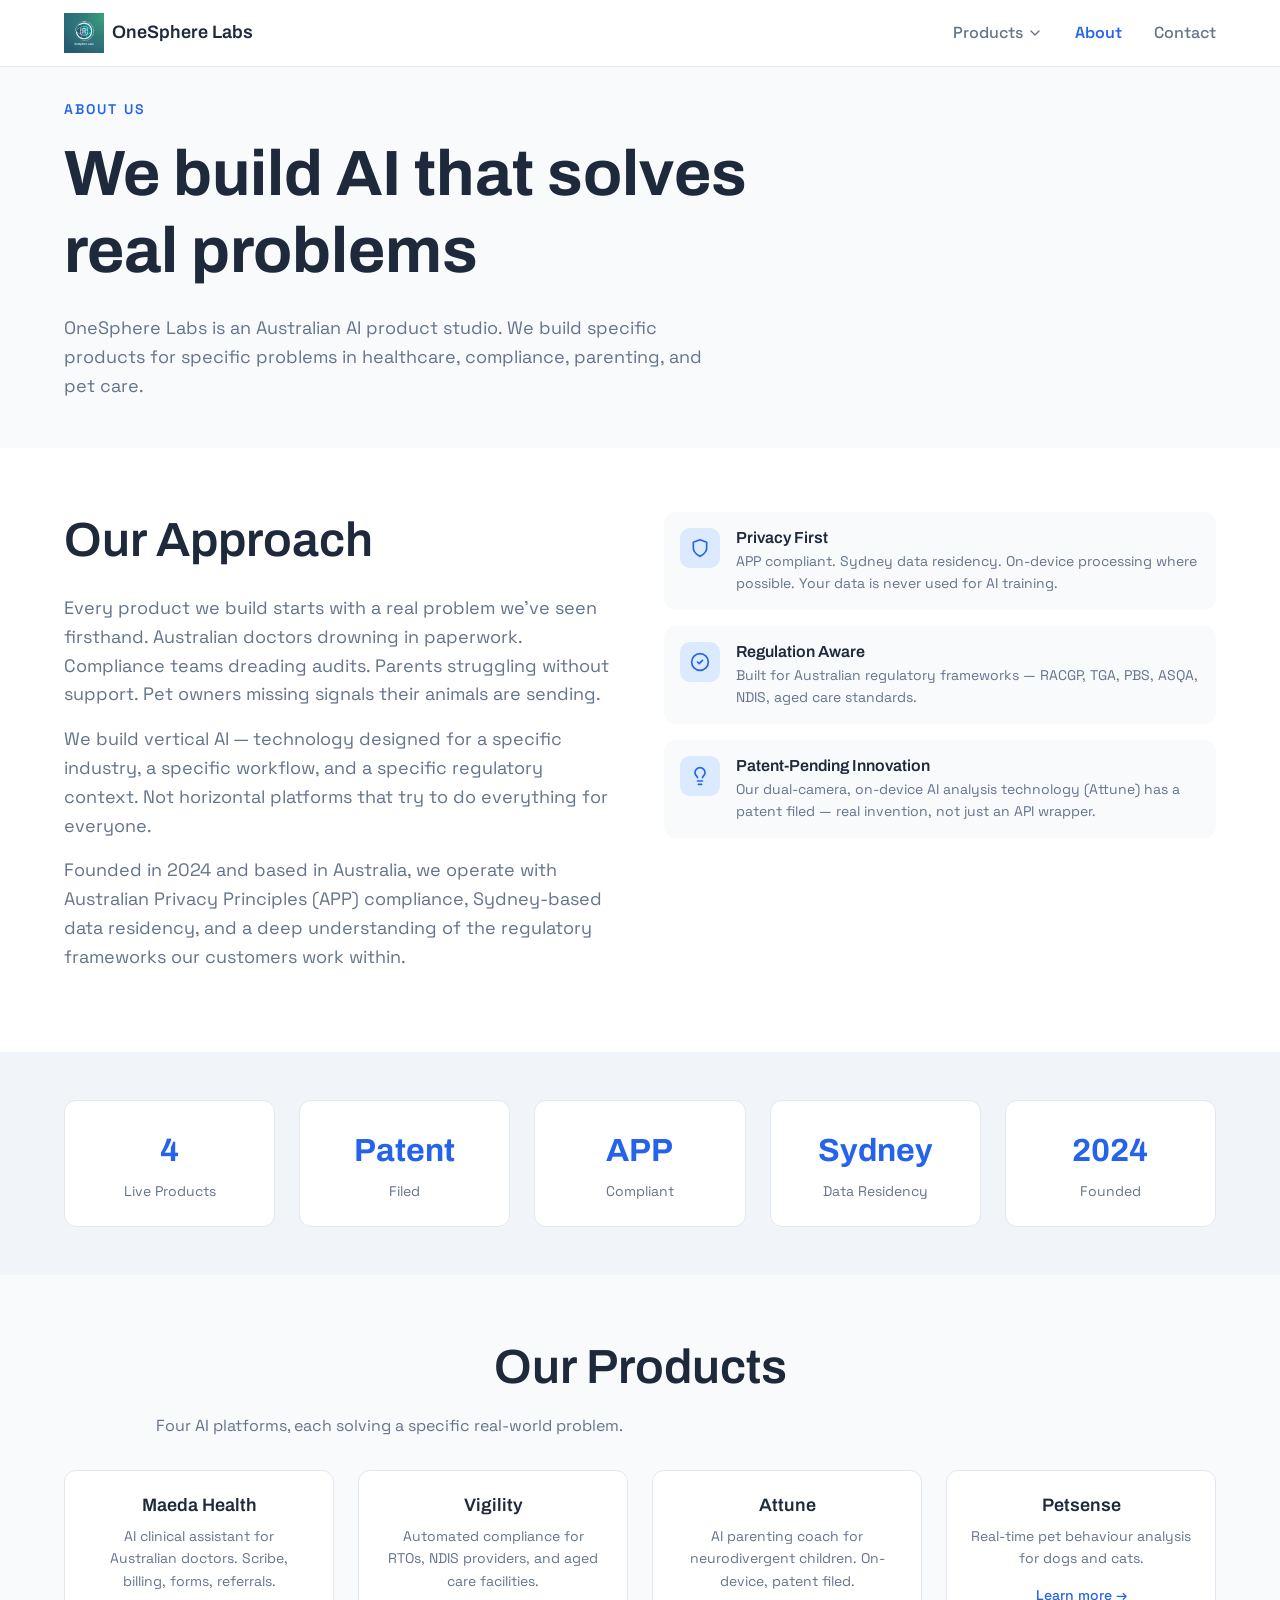
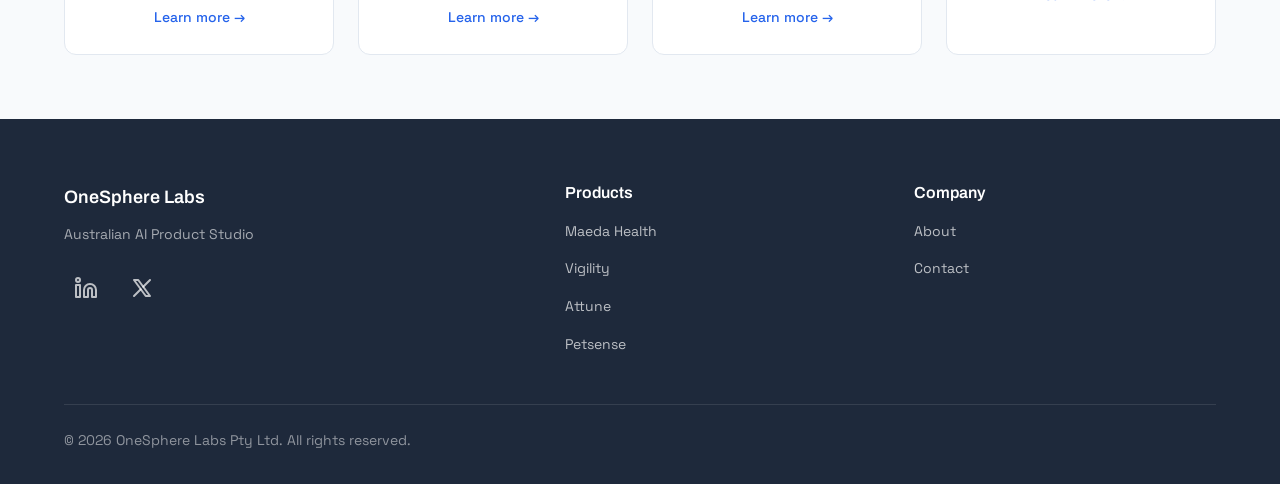
==== about.html @ 01ff2469 "feat: Sprint 6 - About and Contact pages (WEB-25, WEB-26) WEB-25: About page - Hero with "We build A" ====
<!DOCTYPE html>
<html lang="en">
<head>
    <meta charset="UTF-8">
    <meta name="viewport" content="width=device-width, initial-scale=1.0">
    <title>About — OneSphere Labs | Australian AI Product Studio</title>
    <meta name="description" content="OneSphere Labs is an Australian AI product studio building Maeda Health, Vigility, Attune, and Petsense. 4 live products. Patent filed. APP compliant.">
    <link rel="icon" type="image/png" href="/logo.png">
    <link rel="canonical" href="https://onespherelabs.com.au/about.html">
    <link rel="stylesheet" href="/css/tokens.css">
    <link rel="stylesheet" href="/css/base.css">
    <link rel="stylesheet" href="/css/nav.css">
    <link rel="stylesheet" href="/css/footer.css">
    <link rel="stylesheet" href="/css/about.css">
    <link href="https://fonts.googleapis.com/css2?family=Archivo:wght@300;400;500;600;700&family=Space+Grotesk:wght@300;400;500;600;700&display=swap" rel="stylesheet">
</head>
<body>
    <a href="#main" class="sr-only">Skip to main content</a>
    <nav class="nav" role="navigation" aria-label="Main navigation">
      <div class="nav__container">
        <a href="/" class="nav__logo" aria-label="OneSphere Labs home"><img src="/logo.png" alt="OneSphere Labs" width="40" height="40"><span class="nav__logo-text">OneSphere Labs</span></a>
        <ul class="nav__menu" role="menubar">
          <li class="nav__item nav__item--dropdown" role="none" data-open="false">
            <button class="nav__link" role="menuitem" aria-haspopup="true" aria-expanded="false" id="products-trigger">Products <svg class="nav__chevron" width="16" height="16" viewBox="0 0 24 24" fill="none" stroke="currentColor" stroke-width="2" stroke-linecap="round" stroke-linejoin="round"><polyline points="6 9 12 15 18 9"></polyline></svg></button>
            <ul class="nav__dropdown" role="menu" aria-labelledby="products-trigger">
              <li role="none"><a href="/products/maeda-health.html" role="menuitem" class="nav__dropdown-item"><span class="nav__dropdown-name">Maeda Health</span><span class="nav__dropdown-desc">AI for Australian doctors</span></a></li>
              <li role="none"><a href="/products/vigility.html" role="menuitem" class="nav__dropdown-item"><span class="nav__dropdown-name">Vigility</span><span class="nav__dropdown-desc">Compliance for RTOs & aged care</span></a></li>
              <li role="none"><a href="/products/attune.html" role="menuitem" class="nav__dropdown-item"><span class="nav__dropdown-name">Attune</span><span class="nav__dropdown-desc">AI coach for neurodivergent parenting</span></a></li>
              <li role="none"><a href="/products/petsense.html" role="menuitem" class="nav__dropdown-item"><span class="nav__dropdown-name">Petsense</span><span class="nav__dropdown-desc">Pet behaviour analysis</span></a></li>
            </ul>
          </li>
          <li class="nav__item" role="none"><a href="/about.html" class="nav__link" role="menuitem">About</a></li>
          <li class="nav__item" role="none"><a href="/contact.html" class="nav__link" role="menuitem">Contact</a></li>
        </ul>
        <button class="nav__hamburger" aria-label="Toggle menu" aria-expanded="false"><span></span><span></span><span></span></button>
      </div>
      <div class="nav__overlay" data-open="false"></div>
    </nav>

    <main id="main">
      <section class="about-hero">
        <div class="about-hero__container animate-on-scroll">
          <span class="about-hero__eyebrow">About Us</span>
          <h1 class="about-hero__title">We build AI that solves real problems</h1>
          <p class="about-hero__description">OneSphere Labs is an Australian AI product studio. We build specific products for specific problems in healthcare, compliance, parenting, and pet care.</p>
        </div>
      </section>

      <section class="mission">
        <div class="mission__container">
          <div class="mission__grid">
            <div class="mission__content animate-on-scroll">
              <h2>Our Approach</h2>
              <p>Every product we build starts with a real problem we've seen firsthand. Australian doctors drowning in paperwork. Compliance teams dreading audits. Parents struggling without support. Pet owners missing signals their animals are sending.</p>
              <p>We build vertical AI &mdash; technology designed for a specific industry, a specific workflow, and a specific regulatory context. Not horizontal platforms that try to do everything for everyone.</p>
              <p>Founded in 2024 and based in Australia, we operate with Australian Privacy Principles (APP) compliance, Sydney-based data residency, and a deep understanding of the regulatory frameworks our customers work within.</p>
            </div>
            <div class="mission__values animate-on-scroll" data-delay="100">
              <div class="mission__value">
                <div class="mission__value-icon"><svg width="20" height="20" viewBox="0 0 24 24" fill="none" stroke="currentColor" stroke-width="2" stroke-linecap="round" stroke-linejoin="round"><path d="M12 22s8-4 8-10V5l-8-3-8 3v7c0 6 8 10 8 10"/></svg></div>
                <div><h4>Privacy First</h4><p>APP compliant. Sydney data residency. On-device processing where possible. Your data is never used for AI training.</p></div>
              </div>
              <div class="mission__value">
                <div class="mission__value-icon"><svg width="20" height="20" viewBox="0 0 24 24" fill="none" stroke="currentColor" stroke-width="2" stroke-linecap="round" stroke-linejoin="round"><circle cx="12" cy="12" r="10"/><path d="m9 12 2 2 4-4"/></svg></div>
                <div><h4>Regulation Aware</h4><p>Built for Australian regulatory frameworks &mdash; RACGP, TGA, PBS, ASQA, NDIS, aged care standards.</p></div>
              </div>
              <div class="mission__value">
                <div class="mission__value-icon"><svg width="20" height="20" viewBox="0 0 24 24" fill="none" stroke="currentColor" stroke-width="2" stroke-linecap="round" stroke-linejoin="round"><path d="M15 14c.2-1 .7-1.7 1.5-2.5 1-.9 1.5-2.2 1.5-3.5A6 6 0 0 0 6 8c0 1 .2 2.2 1.5 3.5.7.7 1.3 1.5 1.5 2.5"/><path d="M9 18h6"/><path d="M10 22h4"/></svg></div>
                <div><h4>Patent-Pending Innovation</h4><p>Our dual-camera, on-device AI analysis technology (Attune) has a patent filed &mdash; real invention, not just an API wrapper.</p></div>
              </div>
            </div>
          </div>
        </div>
      </section>

      <section class="about-stats">
        <div class="about-stats__container">
          <div class="about-stats__grid">
            <div class="about-stat animate-on-scroll" data-delay="0"><span class="about-stat__number">4</span><span class="about-stat__label">Live Products</span></div>
            <div class="about-stat animate-on-scroll" data-delay="50"><span class="about-stat__number">Patent</span><span class="about-stat__label">Filed</span></div>
            <div class="about-stat animate-on-scroll" data-delay="100"><span class="about-stat__number">APP</span><span class="about-stat__label">Compliant</span></div>
            <div class="about-stat animate-on-scroll" data-delay="150"><span class="about-stat__number">Sydney</span><span class="about-stat__label">Data Residency</span></div>
            <div class="about-stat animate-on-scroll" data-delay="200"><span class="about-stat__number">2024</span><span class="about-stat__label">Founded</span></div>
          </div>
        </div>
      </section>

      <section class="about-products">
        <div class="about-products__container">
          <div class="about-products__header animate-on-scroll"><h2>Our Products</h2><p>Four AI platforms, each solving a specific real-world problem.</p></div>
          <div class="about-products__grid">
            <a href="/products/maeda-health.html" class="about-product-card animate-on-scroll" data-delay="0"><h3>Maeda Health</h3><p>AI clinical assistant for Australian doctors. Scribe, billing, forms, referrals.</p><span>Learn more &rarr;</span></a>
            <a href="/products/vigility.html" class="about-product-card animate-on-scroll" data-delay="50"><h3>Vigility</h3><p>Automated compliance for RTOs, NDIS providers, and aged care facilities.</p><span>Learn more &rarr;</span></a>
            <a href="/products/attune.html" class="about-product-card animate-on-scroll" data-delay="100"><h3>Attune</h3><p>AI parenting coach for neurodivergent children. On-device, patent filed.</p><span>Learn more &rarr;</span></a>
            <a href="/products/petsense.html" class="about-product-card animate-on-scroll" data-delay="150"><h3>Petsense</h3><p>Real-time pet behaviour analysis for dogs and cats.</p><span>Learn more &rarr;</span></a>
          </div>
        </div>
      </section>
    </main>

    <footer class="footer" role="contentinfo">
      <div class="footer__container">
        <div class="footer__grid">
          <div class="footer__brand"><span class="footer__brand-name">OneSphere Labs</span><p class="footer__tagline">Australian AI Product Studio</p>
            <div class="footer__social">
              <a href="https://linkedin.com/company/onespherelabs" aria-label="LinkedIn" target="_blank" rel="noopener"><svg width="24" height="24" viewBox="0 0 24 24" fill="none" stroke="currentColor" stroke-width="2" stroke-linecap="round" stroke-linejoin="round"><path d="M16 8a6 6 0 0 1 6 6v7h-4v-7a2 2 0 0 0-2-2 2 2 0 0 0-2 2v7h-4v-7a6 6 0 0 1 6-6z"/><rect width="4" height="12" x="2" y="9"/><circle cx="4" cy="4" r="2"/></svg></a>
              <a href="https://x.com/onespherelabs" aria-label="X (Twitter)" target="_blank" rel="noopener"><svg width="24" height="24" viewBox="0 0 24 24" fill="none" stroke="currentColor" stroke-width="2" stroke-linecap="round" stroke-linejoin="round"><path d="M4 4l11.733 16h4.267l-11.733 -16z"/><path d="M4 20l6.768 -6.768m2.46 -2.46l6.772 -6.772"/></svg></a>
            </div>
          </div>
          <div class="footer__column"><h3 class="footer__heading">Products</h3><ul class="footer__links"><li><a href="/products/maeda-health.html">Maeda Health</a></li><li><a href="/products/vigility.html">Vigility</a></li><li><a href="/products/attune.html">Attune</a></li><li><a href="/products/petsense.html">Petsense</a></li></ul></div>
          <div class="footer__column"><h3 class="footer__heading">Company</h3><ul class="footer__links"><li><a href="/about.html">About</a></li><li><a href="/contact.html">Contact</a></li></ul></div>
        </div>
        <div class="footer__bottom"><p>&copy; 2026 OneSphere Labs Pty Ltd. All rights reserved.</p></div>
      </div>
    </footer>
    <script src="/js/nav.js"></script>
    <script src="/js/animations.js"></script>
</body>
</html>
---- css/tokens.css ----
:root {
  /* Colors */
  --primary: #2563EB;
  --primary-hover: #1D4ED8;
  --primary-light: #DBEAFE;
  --secondary: #3B82F6;
  --cta: #F97316;
  --cta-hover: #EA580C;
  --cta-text: #1E293B;
  --bg: #F8FAFC;
  --bg-alt: #F1F5F9;
  --text-primary: #1E293B;
  --text-secondary: #64748B;
  --text-inverse: #FFFFFF;
  --card-bg: #FFFFFF;
  --border: #E2E8F0;
  --border-hover: #CBD5E1;
  --destructive: #DC2626;
  --success: #059669;
  --ring: #2563EB;
  --ring-offset: 2px;

  /* Typography */
  --font-heading: 'Archivo', sans-serif;
  --font-body: 'Space Grotesk', sans-serif;
  --text-xs: 0.875rem;
  --text-sm: 1rem;
  --text-base: 1.125rem;
  --text-lg: 1.5rem;
  --text-xl: 2rem;
  --text-2xl: 3rem;
  --text-3xl: 4rem;
  --leading-tight: 1.2;
  --leading-normal: 1.6;

  /* Spacing (8px base) */
  --space-1: 4px;
  --space-2: 8px;
  --space-3: 12px;
  --space-4: 16px;
  --space-6: 24px;
  --space-8: 32px;
  --space-12: 48px;
  --space-16: 64px;
  --space-24: 96px;

  /* Layout */
  --max-width: 1200px;
  --card-radius: 12px;
  --card-radius-lg: 16px;
  --btn-radius: 8px;
  --grid-gap: 24px;
  --grid-gap-mobile: 16px;

  /* Shadows */
  --shadow-sm: 0 1px 2px rgba(0, 0, 0, 0.05);
  --shadow-md: 0 4px 6px rgba(0, 0, 0, 0.07);
  --shadow-lg: 0 10px 25px rgba(0, 0, 0, 0.1);
  --shadow-hover: 0 8px 30px rgba(37, 99, 235, 0.15);

  /* Transitions */
  --duration-fast: 150ms;
  --duration-normal: 200ms;
  --duration-slow: 300ms;
  --ease-out: cubic-bezier(0.16, 1, 0.3, 1);
  --ease-in-out: cubic-bezier(0.65, 0, 0.35, 1);

  /* Z-index scale */
  --z-dropdown: 100;
  --z-sticky: 200;
  --z-modal: 1000;
  --z-toast: 1100;
}
---- css/base.css ----
/* Reset */
*,
*::before,
*::after {
  margin: 0;
  padding: 0;
  box-sizing: border-box;
}

/* Base */
html {
  scroll-behavior: smooth;
}

body {
  font-family: var(--font-body);
  font-size: var(--text-sm);
  line-height: var(--leading-normal);
  color: var(--text-primary);
  background-color: var(--bg);
  overflow-x: hidden;
  -webkit-font-smoothing: antialiased;
  -moz-osx-font-smoothing: grayscale;
}

img {
  max-width: 100%;
  height: auto;
  display: block;
}

a {
  color: inherit;
  text-decoration: none;
}

ul, ol {
  list-style: none;
}

/* Typography */
h1, h2, h3, h4, h5, h6 {
  font-family: var(--font-heading);
  line-height: var(--leading-tight);
  font-weight: 600;
  color: var(--text-primary);
}

h1 { font-size: var(--text-3xl); }
h2 { font-size: var(--text-2xl); }
h3 { font-size: var(--text-xl); }
h4 { font-size: var(--text-lg); }
h5 { font-size: var(--text-base); }
h6 { font-size: var(--text-sm); }

p {
  color: var(--text-secondary);
  max-width: 65ch;
}

/* Layout */
.container {
  max-width: var(--max-width);
  margin: 0 auto;
  padding: 0 var(--space-6);
}

.section {
  padding: var(--space-16) 0;
}

/* Buttons */
.btn {
  display: inline-flex;
  align-items: center;
  justify-content: center;
  gap: var(--space-2);
  padding: var(--space-3) var(--space-6);
  font-family: var(--font-body);
  font-size: var(--text-sm);
  font-weight: 500;
  line-height: 1;
  border: 2px solid transparent;
  border-radius: var(--btn-radius);
  cursor: pointer;
  transition: all var(--duration-normal) var(--ease-out);
  min-height: 44px;
  text-decoration: none;
}

.btn:focus-visible {
  outline: 2px solid var(--ring);
  outline-offset: var(--ring-offset);
}

.btn-primary {
  background-color: var(--primary);
  color: var(--text-inverse);
  border-color: var(--primary);
}

.btn-primary:hover {
  background-color: var(--primary-hover);
  border-color: var(--primary-hover);
}

.btn-secondary {
  background-color: transparent;
  color: var(--primary);
  border-color: var(--primary);
}

.btn-secondary:hover {
  background-color: var(--primary);
  color: var(--text-inverse);
}

.btn-cta {
  background-color: var(--cta);
  color: var(--cta-text);
  border-color: var(--cta);
}

.btn-cta:hover {
  background-color: var(--cta-hover);
  border-color: var(--cta-hover);
}

/* Focus ring utility */
:focus-visible {
  outline: 2px solid var(--ring);
  outline-offset: var(--ring-offset);
}

/* Screen reader only */
.sr-only {
  position: absolute;
  width: 1px;
  height: 1px;
  padding: 0;
  margin: -1px;
  overflow: hidden;
  clip: rect(0, 0, 0, 0);
  white-space: nowrap;
  border-width: 0;
}

.sr-only:focus {
  position: fixed;
  top: 0;
  left: 0;
  width: auto;
  height: auto;
  padding: var(--space-3) var(--space-6);
  margin: 0;
  overflow: visible;
  clip: auto;
  white-space: normal;
  background: var(--primary);
  color: var(--text-inverse);
  font-weight: 600;
  z-index: var(--z-toast);
}

/* Scroll animations */
.animate-on-scroll {
  opacity: 0;
  transform: translateY(20px);
  transition:
    opacity var(--duration-slow) var(--ease-out),
    transform var(--duration-slow) var(--ease-out);
}

.animate-on-scroll.visible {
  opacity: 1;
  transform: translateY(0);
}

/* Stagger delays */
.animate-on-scroll[data-delay="50"] { transition-delay: 50ms; }
.animate-on-scroll[data-delay="100"] { transition-delay: 100ms; }
.animate-on-scroll[data-delay="150"] { transition-delay: 150ms; }
.animate-on-scroll[data-delay="200"] { transition-delay: 200ms; }
.animate-on-scroll[data-delay="250"] { transition-delay: 250ms; }
.animate-on-scroll[data-delay="300"] { transition-delay: 300ms; }

/* Reduced motion */
@media (prefers-reduced-motion: reduce) {
  html {
    scroll-behavior: auto;
  }

  .animate-on-scroll {
    opacity: 1;
    transform: none;
    transition: none;
  }

  *,
  *::before,
  *::after {
    animation-duration: 0.01ms !important;
    animation-iteration-count: 1 !important;
    transition-duration: 0.01ms !important;
  }
}

/* Responsive typography */
@media (max-width: 768px) {
  h1 { font-size: var(--text-2xl); }
  h2 { font-size: var(--text-xl); }
  h3 { font-size: var(--text-lg); }
  h4 { font-size: var(--text-base); }
}

@media (max-width: 375px) {
  .container {
    padding: 0 var(--space-4);
  }
}
---- css/nav.css ----
/* Navigation */
.nav {
  position: fixed;
  top: 0;
  left: 0;
  right: 0;
  background: rgba(255, 255, 255, 0.95);
  backdrop-filter: blur(10px);
  -webkit-backdrop-filter: blur(10px);
  z-index: var(--z-sticky);
  border-bottom: 1px solid var(--border);
}

.nav__container {
  max-width: var(--max-width);
  margin: 0 auto;
  padding: var(--space-3) var(--space-6);
  display: flex;
  align-items: center;
  justify-content: space-between;
}

/* Logo */
.nav__logo {
  display: flex;
  align-items: center;
  gap: var(--space-2);
  text-decoration: none;
  color: var(--text-primary);
}

.nav__logo img {
  height: 40px;
  width: auto;
}

.nav__logo-text {
  font-family: var(--font-heading);
  font-size: var(--text-base);
  font-weight: 600;
}

/* Menu */
.nav__menu {
  display: flex;
  align-items: center;
  gap: var(--space-8);
  list-style: none;
  margin: 0;
  padding: 0;
}

.nav__link {
  font-family: var(--font-body);
  font-size: var(--text-sm);
  font-weight: 500;
  color: var(--text-secondary);
  text-decoration: none;
  padding: var(--space-2) 0;
  transition: color var(--duration-fast) var(--ease-out);
  cursor: pointer;
  background: none;
  border: none;
  display: flex;
  align-items: center;
  gap: var(--space-1);
}

.nav__link:hover,
.nav__link--active {
  color: var(--primary);
}

.nav__link--active {
  font-weight: 600;
}

/* Dropdown chevron */
.nav__chevron {
  transition: transform var(--duration-fast) var(--ease-out);
}

.nav__item--dropdown[data-open="true"] .nav__chevron {
  transform: rotate(180deg);
}

/* Dropdown */
.nav__dropdown {
  position: absolute;
  top: 100%;
  left: 50%;
  transform: translateX(-50%) translateY(-8px);
  min-width: 340px;
  background: var(--card-bg);
  border: 1px solid var(--border);
  border-radius: var(--card-radius);
  box-shadow: var(--shadow-lg);
  padding: var(--space-2);
  opacity: 0;
  visibility: hidden;
  transition:
    opacity var(--duration-normal) var(--ease-out),
    transform var(--duration-normal) var(--ease-out),
    visibility var(--duration-normal);
  list-style: none;
  margin: 0;
}

.nav__item--dropdown {
  position: relative;
}

.nav__item--dropdown[data-open="true"] .nav__dropdown {
  opacity: 1;
  visibility: visible;
  transform: translateX(-50%) translateY(0);
}

.nav__dropdown-item {
  display: block;
  padding: var(--space-3) var(--space-4);
  border-radius: var(--btn-radius);
  text-decoration: none;
  color: var(--text-primary);
  transition: background-color var(--duration-fast) var(--ease-out);
}

.nav__dropdown-item:hover,
.nav__dropdown-item:focus-visible {
  background-color: var(--bg-alt);
}

.nav__dropdown-name {
  display: block;
  font-weight: 600;
  font-size: var(--text-sm);
  margin-bottom: 2px;
}

.nav__dropdown-desc {
  display: block;
  font-size: var(--text-xs);
  color: var(--text-secondary);
}

/* Hamburger */
.nav__hamburger {
  display: none;
  flex-direction: column;
  gap: 5px;
  padding: var(--space-2);
  background: none;
  border: none;
  cursor: pointer;
  min-width: 44px;
  min-height: 44px;
  align-items: center;
  justify-content: center;
}

.nav__hamburger span {
  display: block;
  width: 24px;
  height: 2px;
  background-color: var(--text-primary);
  transition: all var(--duration-normal) var(--ease-out);
  border-radius: 1px;
}

.nav__hamburger[aria-expanded="true"] span:nth-child(1) {
  transform: rotate(45deg) translate(5px, 5px);
}

.nav__hamburger[aria-expanded="true"] span:nth-child(2) {
  opacity: 0;
}

.nav__hamburger[aria-expanded="true"] span:nth-child(3) {
  transform: rotate(-45deg) translate(5px, -5px);
}

/* Mobile overlay */
.nav__overlay {
  display: none;
  position: fixed;
  inset: 0;
  background: rgba(0, 0, 0, 0.5);
  z-index: calc(var(--z-sticky) - 1);
}

/* Mobile */
@media (max-width: 768px) {
  .nav__hamburger {
    display: flex;
  }

  .nav__menu {
    position: fixed;
    top: 0;
    right: 0;
    bottom: 0;
    width: 300px;
    max-width: 85vw;
    flex-direction: column;
    align-items: stretch;
    gap: 0;
    background: var(--card-bg);
    padding: var(--space-16) var(--space-6) var(--space-6);
    box-shadow: var(--shadow-lg);
    transform: translateX(100%);
    transition: transform var(--duration-slow) var(--ease-out);
    z-index: var(--z-sticky);
    overflow-y: auto;
  }

  .nav__menu[data-open="true"] {
    transform: translateX(0);
  }

  .nav__overlay[data-open="true"] {
    display: block;
  }

  .nav__link {
    padding: var(--space-3) 0;
    font-size: var(--text-base);
  }

  .nav__item--dropdown {
    position: static;
  }

  .nav__dropdown {
    position: static;
    transform: none;
    min-width: 0;
    border: none;
    box-shadow: none;
    padding: 0 0 0 var(--space-4);
    max-height: 0;
    overflow: hidden;
    opacity: 1;
    visibility: visible;
    transition: max-height var(--duration-slow) var(--ease-out);
  }

  .nav__item--dropdown[data-open="true"] .nav__dropdown {
    max-height: 400px;
    transform: none;
  }
}

/* Reduced motion */
@media (prefers-reduced-motion: reduce) {
  .nav__dropdown,
  .nav__menu,
  .nav__chevron,
  .nav__hamburger span {
    transition: none;
  }

  .nav__item--dropdown[data-open="true"] .nav__dropdown {
    transform: translateX(-50%) translateY(0);
  }
}
---- css/footer.css ----
/* Footer */
.footer {
  background-color: var(--text-primary);
  color: var(--text-inverse);
  padding: var(--space-16) 0 var(--space-8);
}

.footer__container {
  max-width: var(--max-width);
  margin: 0 auto;
  padding: 0 var(--space-6);
}

.footer__grid {
  display: grid;
  grid-template-columns: 1.5fr 1fr 1fr;
  gap: var(--space-12);
  margin-bottom: var(--space-12);
}

/* Brand */
.footer__brand {
  display: flex;
  flex-direction: column;
  gap: var(--space-3);
}

.footer__brand-name {
  font-family: var(--font-heading);
  font-size: var(--text-base);
  font-weight: 600;
}

.footer__tagline {
  font-size: var(--text-xs);
  color: rgba(255, 255, 255, 0.6);
  max-width: none;
}

.footer__social {
  display: flex;
  gap: var(--space-3);
  margin-top: var(--space-2);
}

.footer__social a {
  display: flex;
  align-items: center;
  justify-content: center;
  width: 44px;
  height: 44px;
  border-radius: var(--btn-radius);
  color: rgba(255, 255, 255, 0.7);
  transition: color var(--duration-fast) var(--ease-out),
    background-color var(--duration-fast) var(--ease-out);
}

.footer__social a:hover {
  color: var(--text-inverse);
  background-color: rgba(255, 255, 255, 0.1);
}

.footer__social svg {
  width: 24px;
  height: 24px;
}

/* Columns */
.footer__heading {
  font-family: var(--font-heading);
  font-size: var(--text-sm);
  font-weight: 600;
  color: var(--text-inverse);
  margin-bottom: var(--space-4);
}

.footer__links {
  display: flex;
  flex-direction: column;
  gap: var(--space-3);
}

.footer__links a {
  font-size: var(--text-xs);
  color: rgba(255, 255, 255, 0.7);
  text-decoration: none;
  transition: color var(--duration-fast) var(--ease-out);
}

.footer__links a:hover {
  color: var(--text-inverse);
}

/* Bottom bar */
.footer__bottom {
  border-top: 1px solid rgba(255, 255, 255, 0.1);
  padding-top: var(--space-6);
}

.footer__bottom p {
  font-size: var(--text-xs);
  color: rgba(255, 255, 255, 0.5);
  max-width: none;
}

/* Mobile */
@media (max-width: 768px) {
  .footer__grid {
    grid-template-columns: 1fr;
    gap: var(--space-8);
  }
}
---- css/about.css ----
/* About Hero */
.about-hero {
  padding: var(--space-24) 0 var(--space-12);
  background-color: var(--bg);
}

.about-hero__container {
  max-width: var(--max-width);
  margin: 0 auto;
  padding: 0 var(--space-6);
}

.about-hero__eyebrow {
  display: inline-block;
  font-size: var(--text-xs);
  font-weight: 600;
  text-transform: uppercase;
  letter-spacing: 2px;
  color: var(--primary);
  margin-bottom: var(--space-4);
}

.about-hero__title {
  font-size: var(--text-3xl);
  font-weight: 700;
  margin-bottom: var(--space-6);
  max-width: 700px;
}

.about-hero__description {
  font-size: var(--text-base);
  color: var(--text-secondary);
  max-width: 650px;
  line-height: var(--leading-normal);
}

/* Mission */
.mission {
  padding: var(--space-16) 0;
  background-color: var(--card-bg);
}

.mission__container {
  max-width: var(--max-width);
  margin: 0 auto;
  padding: 0 var(--space-6);
}

.mission__grid {
  display: grid;
  grid-template-columns: 1fr 1fr;
  gap: var(--space-12);
  align-items: start;
}

.mission__content h2 {
  margin-bottom: var(--space-6);
}

.mission__content p {
  font-size: var(--text-base);
  line-height: var(--leading-normal);
  margin-bottom: var(--space-4);
  max-width: none;
}

.mission__values {
  display: flex;
  flex-direction: column;
  gap: var(--space-4);
}

.mission__value {
  display: flex;
  gap: var(--space-4);
  padding: var(--space-4);
  background: var(--bg);
  border-radius: var(--card-radius);
}

.mission__value-icon {
  flex-shrink: 0;
  width: 40px;
  height: 40px;
  border-radius: 10px;
  background: var(--primary-light);
  color: var(--primary);
  display: flex;
  align-items: center;
  justify-content: center;
}

.mission__value-icon svg {
  width: 20px;
  height: 20px;
}

.mission__value h4 {
  font-size: var(--text-sm);
  margin-bottom: 2px;
}

.mission__value p {
  font-size: var(--text-xs);
  margin-bottom: 0;
}

/* Stats */
.about-stats {
  padding: var(--space-12) 0;
  background-color: var(--bg-alt);
}

.about-stats__container {
  max-width: var(--max-width);
  margin: 0 auto;
  padding: 0 var(--space-6);
}

.about-stats__grid {
  display: grid;
  grid-template-columns: repeat(5, 1fr);
  gap: var(--space-6);
}

.about-stat {
  text-align: center;
  padding: var(--space-6) var(--space-4);
  background: var(--card-bg);
  border: 1px solid var(--border);
  border-radius: var(--card-radius);
}

.about-stat__number {
  display: block;
  font-family: var(--font-heading);
  font-size: var(--text-xl);
  font-weight: 700;
  color: var(--primary);
  margin-bottom: var(--space-1);
}

.about-stat__label {
  display: block;
  font-size: var(--text-xs);
  color: var(--text-secondary);
}

/* Product Portfolio */
.about-products {
  padding: var(--space-16) 0;
  background-color: var(--bg);
}

.about-products__container {
  max-width: var(--max-width);
  margin: 0 auto;
  padding: 0 var(--space-6);
}

.about-products__header {
  text-align: center;
  margin-bottom: var(--space-8);
}

.about-products__header h2 {
  margin-bottom: var(--space-4);
}

.about-products__grid {
  display: grid;
  grid-template-columns: repeat(4, 1fr);
  gap: var(--space-6);
}

.about-product-card {
  display: block;
  padding: var(--space-6);
  background: var(--card-bg);
  border: 1px solid var(--border);
  border-radius: var(--card-radius);
  text-decoration: none;
  text-align: center;
  transition:
    transform var(--duration-normal) var(--ease-out),
    box-shadow var(--duration-normal) var(--ease-out);
}

.about-product-card:hover {
  transform: translateY(-4px);
  box-shadow: var(--shadow-md);
}

.about-product-card h3 {
  font-size: var(--text-base);
  margin-bottom: var(--space-2);
}

.about-product-card p {
  font-size: var(--text-xs);
  max-width: none;
  margin-bottom: var(--space-3);
}

.about-product-card span {
  font-size: var(--text-xs);
  font-weight: 500;
  color: var(--primary);
}

/* Responsive */
@media (max-width: 1024px) {
  .about-stats__grid {
    grid-template-columns: repeat(3, 1fr);
  }

  .about-products__grid {
    grid-template-columns: repeat(2, 1fr);
  }
}

@media (max-width: 768px) {
  .about-hero__title {
    font-size: var(--text-2xl);
  }

  .mission__grid {
    grid-template-columns: 1fr;
  }

  .about-stats__grid {
    grid-template-columns: repeat(2, 1fr);
  }

  .about-products__grid {
    grid-template-columns: 1fr;
  }
}

@media (prefers-reduced-motion: reduce) {
  .about-product-card {
    transition: none;
  }

  .about-product-card:hover {
    transform: none;
  }
}
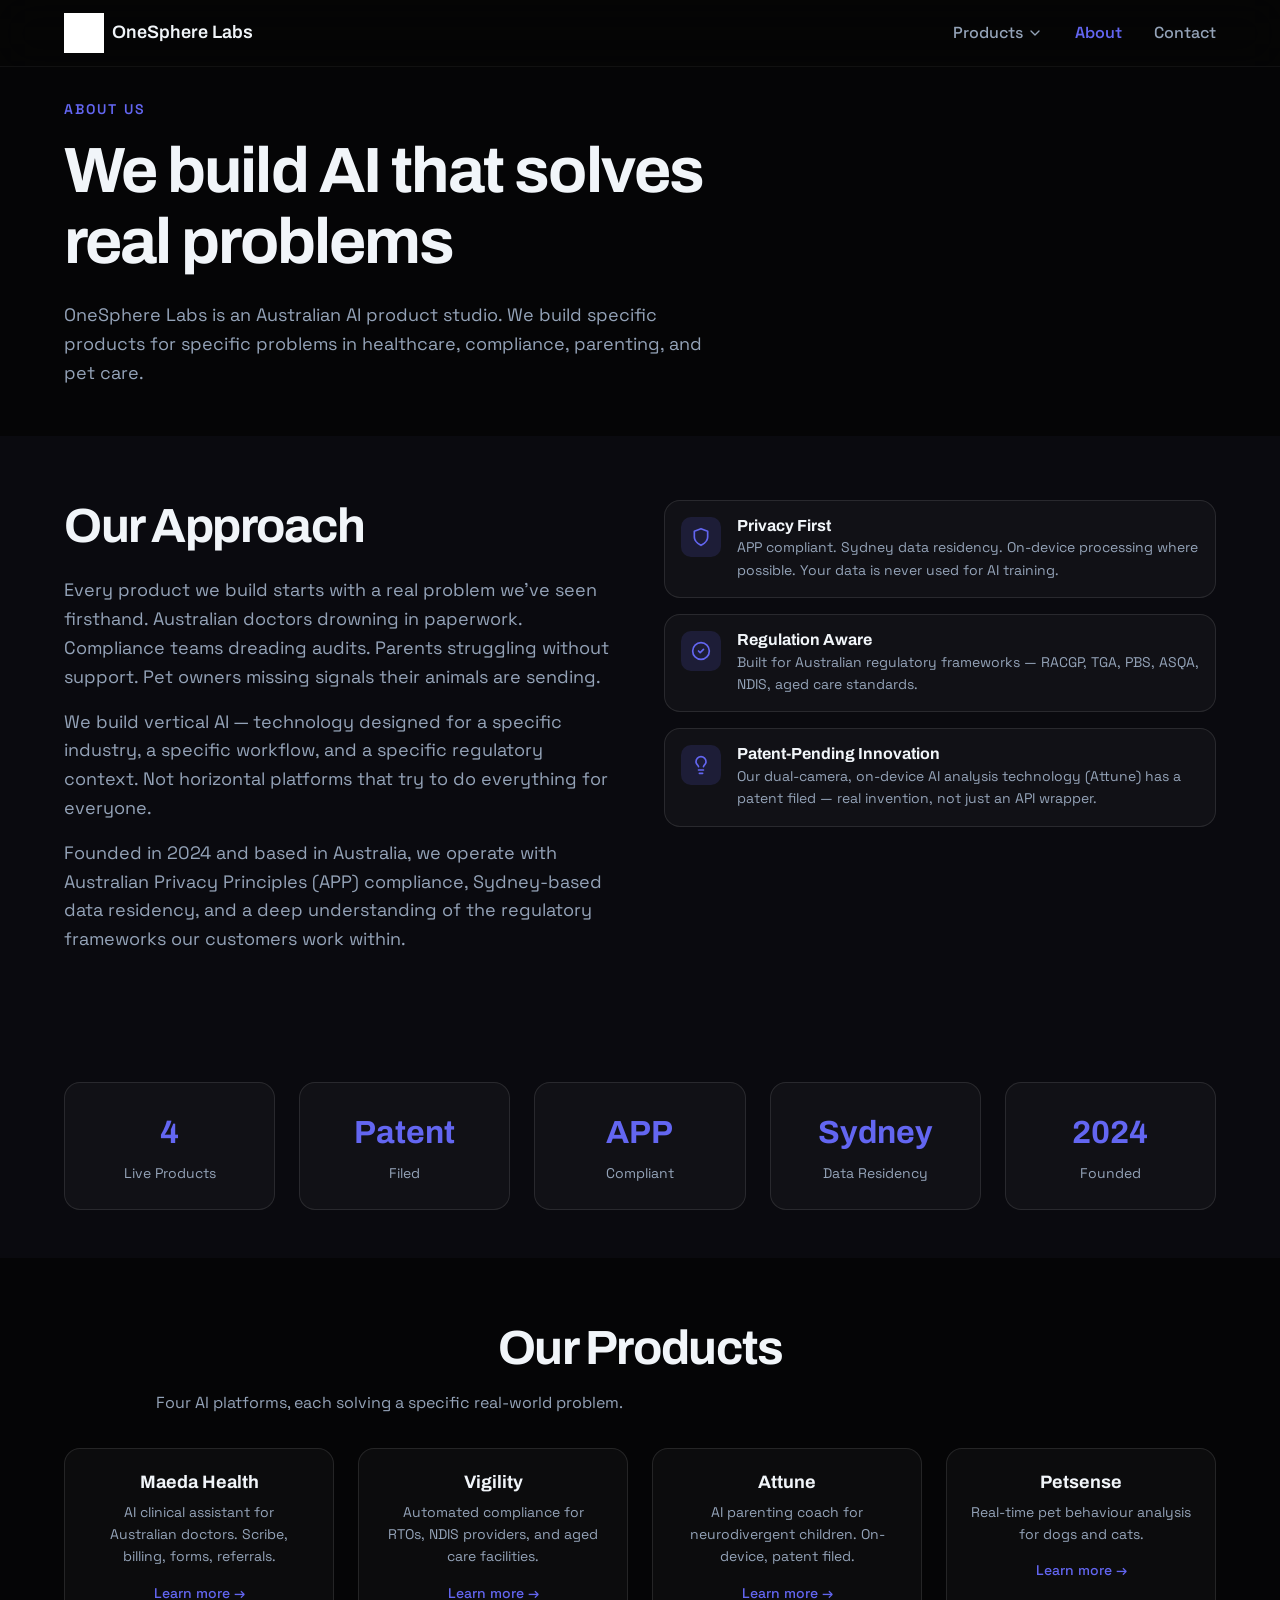
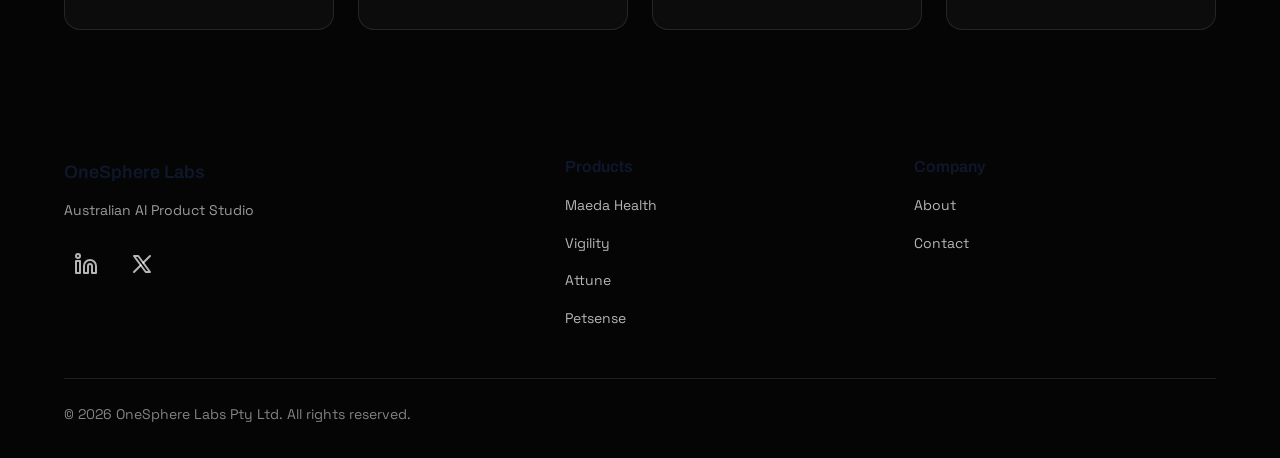
==== commit b7baaaa6: "feat: Phase 3-4 — Dark theme on all inner pages + accessibility fixes (WEB-40 to WEB-44) WEB-40: pro" ====
--- a/about.html
+++ b/about.html
@@ -11,6 +11,7 @@
     <link rel="stylesheet" href="/css/base.css">
     <link rel="stylesheet" href="/css/nav.css">
     <link rel="stylesheet" href="/css/footer.css">
+    <link rel="stylesheet" href="/css/effects.css">
     <link rel="stylesheet" href="/css/about.css">
     <link href="https://fonts.googleapis.com/css2?family=Archivo:wght@300;400;500;600;700&family=Space+Grotesk:wght@300;400;500;600;700&display=swap" rel="stylesheet">
 </head>
--- a/css/tokens.css
+++ b/css/tokens.css
@@ -1,24 +1,34 @@
 :root {
-  /* Colors */
-  --primary: #2563EB;
-  --primary-hover: #1D4ED8;
-  --primary-light: #DBEAFE;
-  --secondary: #3B82F6;
-  --cta: #F97316;
-  --cta-hover: #EA580C;
-  --cta-text: #1E293B;
-  --bg: #F8FAFC;
-  --bg-alt: #F1F5F9;
-  --text-primary: #1E293B;
-  --text-secondary: #64748B;
-  --text-inverse: #FFFFFF;
-  --card-bg: #FFFFFF;
-  --border: #E2E8F0;
-  --border-hover: #CBD5E1;
-  --destructive: #DC2626;
-  --success: #059669;
-  --ring: #2563EB;
+  /* Colors — Dark Cinematic Theme */
+  --primary: #6366F1;
+  --primary-hover: #818CF8;
+  --primary-light: rgba(99, 102, 241, 0.15);
+  --secondary: #A78BFA;
+  --cta: #06B6D4;
+  --cta-hover: #22D3EE;
+  --cta-text: #0F172A;
+  --bg: #050506;
+  --bg-alt: #0A0A0F;
+  --bg-elevated: #111218;
+  --text-primary: #F1F5F9;
+  --text-secondary: #94A3B8;
+  --text-inverse: #0F172A;
+  --card-bg: #0F1117;
+  --border: rgba(255, 255, 255, 0.08);
+  --border-hover: rgba(255, 255, 255, 0.15);
+  --destructive: #EF4444;
+  --success: #10B981;
+  --ring: #818CF8;
   --ring-offset: 2px;
+
+  /* Glow & Glass */
+  --glow-primary: rgba(99, 102, 241, 0.4);
+  --glow-accent: rgba(6, 182, 212, 0.3);
+  --glass-border: rgba(255, 255, 255, 0.1);
+  --glass-bg: rgba(255, 255, 255, 0.03);
+
+  /* Footer */
+  --footer-bg: #050506;
 
   /* Typography */
   --font-heading: 'Archivo', sans-serif;
@@ -30,8 +40,11 @@
   --text-xl: 2rem;
   --text-2xl: 3rem;
   --text-3xl: 4rem;
-  --leading-tight: 1.2;
+  --text-4xl: 5.25rem;
+  --leading-tight: 1.1;
   --leading-normal: 1.6;
+  --tracking-tight: -0.03em;
+  --tracking-tighter: -0.04em;
 
   /* Spacing (8px base) */
   --space-1: 4px;
@@ -46,22 +59,23 @@
 
   /* Layout */
   --max-width: 1200px;
-  --card-radius: 12px;
-  --card-radius-lg: 16px;
-  --btn-radius: 8px;
+  --card-radius: 16px;
+  --card-radius-lg: 20px;
+  --btn-radius: 999px;
   --grid-gap: 24px;
   --grid-gap-mobile: 16px;
 
   /* Shadows */
-  --shadow-sm: 0 1px 2px rgba(0, 0, 0, 0.05);
-  --shadow-md: 0 4px 6px rgba(0, 0, 0, 0.07);
-  --shadow-lg: 0 10px 25px rgba(0, 0, 0, 0.1);
-  --shadow-hover: 0 8px 30px rgba(37, 99, 235, 0.15);
+  --shadow-sm: 0 1px 2px rgba(0, 0, 0, 0.3);
+  --shadow-md: 0 4px 12px rgba(0, 0, 0, 0.4);
+  --shadow-lg: 0 10px 30px rgba(0, 0, 0, 0.5);
+  --shadow-hover: 0 0 30px rgba(99, 102, 241, 0.2), 0 8px 30px rgba(0, 0, 0, 0.3);
 
   /* Transitions */
   --duration-fast: 150ms;
   --duration-normal: 200ms;
   --duration-slow: 300ms;
+  --duration-cinematic: 600ms;
   --ease-out: cubic-bezier(0.16, 1, 0.3, 1);
   --ease-in-out: cubic-bezier(0.65, 0, 0.35, 1);
 
--- a/css/base.css
+++ b/css/base.css
@@ -10,6 +10,7 @@
 /* Base */
 html {
   scroll-behavior: smooth;
+  color-scheme: dark;
 }
 
 body {
@@ -23,6 +24,11 @@
   -moz-osx-font-smoothing: grayscale;
 }
 
+::selection {
+  background: var(--primary);
+  color: white;
+}
+
 img {
   max-width: 100%;
   height: auto;
@@ -38,16 +44,24 @@
   list-style: none;
 }
 
-/* Typography */
+/* Typography — Cinematic */
 h1, h2, h3, h4, h5, h6 {
   font-family: var(--font-heading);
   line-height: var(--leading-tight);
-  font-weight: 600;
+  font-weight: 700;
   color: var(--text-primary);
 }
 
-h1 { font-size: var(--text-3xl); }
-h2 { font-size: var(--text-2xl); }
+h1 {
+  font-size: var(--text-3xl);
+  letter-spacing: var(--tracking-tight);
+}
+
+h2 {
+  font-size: var(--text-2xl);
+  letter-spacing: var(--tracking-tight);
+}
+
 h3 { font-size: var(--text-xl); }
 h4 { font-size: var(--text-lg); }
 h5 { font-size: var(--text-base); }
@@ -56,6 +70,14 @@
 p {
   color: var(--text-secondary);
   max-width: 65ch;
+}
+
+/* Gradient text utility */
+.gradient-text {
+  background: linear-gradient(135deg, #818CF8, #06B6D4, #F472B6);
+  -webkit-background-clip: text;
+  -webkit-text-fill-color: transparent;
+  background-clip: text;
 }
 
 /* Layout */
@@ -69,7 +91,7 @@
   padding: var(--space-16) 0;
 }
 
-/* Buttons */
+/* Buttons — Pill shaped with glow */
 .btn {
   display: inline-flex;
   align-items: center;
@@ -95,24 +117,25 @@
 
 .btn-primary {
   background-color: var(--primary);
-  color: var(--text-inverse);
+  color: white;
   border-color: var(--primary);
 }
 
 .btn-primary:hover {
   background-color: var(--primary-hover);
   border-color: var(--primary-hover);
+  box-shadow: 0 0 20px var(--glow-primary);
 }
 
 .btn-secondary {
   background-color: transparent;
-  color: var(--primary);
-  border-color: var(--primary);
+  color: var(--text-primary);
+  border-color: var(--glass-border);
 }
 
 .btn-secondary:hover {
-  background-color: var(--primary);
-  color: var(--text-inverse);
+  border-color: var(--border-hover);
+  background-color: var(--glass-bg);
 }
 
 .btn-cta {
@@ -124,6 +147,7 @@
 .btn-cta:hover {
   background-color: var(--cta-hover);
   border-color: var(--cta-hover);
+  box-shadow: 0 0 20px var(--glow-accent), 0 0 60px rgba(6, 182, 212, 0.15);
 }
 
 /* Focus ring utility */
@@ -157,7 +181,7 @@
   clip: auto;
   white-space: normal;
   background: var(--primary);
-  color: var(--text-inverse);
+  color: white;
   font-weight: 600;
   z-index: var(--z-toast);
 }
@@ -165,10 +189,10 @@
 /* Scroll animations */
 .animate-on-scroll {
   opacity: 0;
-  transform: translateY(20px);
+  transform: translateY(24px);
   transition:
-    opacity var(--duration-slow) var(--ease-out),
-    transform var(--duration-slow) var(--ease-out);
+    opacity var(--duration-cinematic) var(--ease-out),
+    transform var(--duration-cinematic) var(--ease-out);
 }
 
 .animate-on-scroll.visible {
@@ -176,13 +200,67 @@
   transform: translateY(0);
 }
 
+/* Cinematic slide animations */
+.animate-slide-left {
+  opacity: 0;
+  transform: translateX(-40px);
+  transition: opacity var(--duration-cinematic) var(--ease-out), transform var(--duration-cinematic) var(--ease-out);
+}
+
+.animate-slide-right {
+  opacity: 0;
+  transform: translateX(40px);
+  transition: opacity var(--duration-cinematic) var(--ease-out), transform var(--duration-cinematic) var(--ease-out);
+}
+
+.animate-scale {
+  opacity: 0;
+  transform: scale(0.95);
+  transition: opacity var(--duration-cinematic) var(--ease-out), transform var(--duration-cinematic) var(--ease-out);
+}
+
+.animate-slide-left.visible,
+.animate-slide-right.visible,
+.animate-scale.visible {
+  opacity: 1;
+  transform: none;
+}
+
 /* Stagger delays */
-.animate-on-scroll[data-delay="50"] { transition-delay: 50ms; }
-.animate-on-scroll[data-delay="100"] { transition-delay: 100ms; }
-.animate-on-scroll[data-delay="150"] { transition-delay: 150ms; }
-.animate-on-scroll[data-delay="200"] { transition-delay: 200ms; }
-.animate-on-scroll[data-delay="250"] { transition-delay: 250ms; }
-.animate-on-scroll[data-delay="300"] { transition-delay: 300ms; }
+.animate-on-scroll[data-delay="50"],
+.animate-slide-left[data-delay="50"],
+.animate-slide-right[data-delay="50"],
+.animate-scale[data-delay="50"] { transition-delay: 50ms; }
+
+.animate-on-scroll[data-delay="100"],
+.animate-slide-left[data-delay="100"],
+.animate-slide-right[data-delay="100"],
+.animate-scale[data-delay="100"] { transition-delay: 100ms; }
+
+.animate-on-scroll[data-delay="150"],
+.animate-slide-left[data-delay="150"],
+.animate-slide-right[data-delay="150"],
+.animate-scale[data-delay="150"] { transition-delay: 150ms; }
+
+.animate-on-scroll[data-delay="200"],
+.animate-slide-left[data-delay="200"],
+.animate-slide-right[data-delay="200"],
+.animate-scale[data-delay="200"] { transition-delay: 200ms; }
+
+.animate-on-scroll[data-delay="250"],
+.animate-slide-left[data-delay="250"],
+.animate-slide-right[data-delay="250"],
+.animate-scale[data-delay="250"] { transition-delay: 250ms; }
+
+.animate-on-scroll[data-delay="300"],
+.animate-slide-left[data-delay="300"],
+.animate-slide-right[data-delay="300"],
+.animate-scale[data-delay="300"] { transition-delay: 300ms; }
+
+.animate-on-scroll[data-delay="350"] { transition-delay: 350ms; }
+.animate-on-scroll[data-delay="400"] { transition-delay: 400ms; }
+.animate-on-scroll[data-delay="500"] { transition-delay: 500ms; }
+.animate-on-scroll[data-delay="600"] { transition-delay: 600ms; }
 
 /* Reduced motion */
 @media (prefers-reduced-motion: reduce) {
@@ -190,7 +268,10 @@
     scroll-behavior: auto;
   }
 
-  .animate-on-scroll {
+  .animate-on-scroll,
+  .animate-slide-left,
+  .animate-slide-right,
+  .animate-scale {
     opacity: 1;
     transform: none;
     transition: none;
--- a/css/nav.css
+++ b/css/nav.css
@@ -4,11 +4,16 @@
   top: 0;
   left: 0;
   right: 0;
-  background: rgba(255, 255, 255, 0.95);
-  backdrop-filter: blur(10px);
-  -webkit-backdrop-filter: blur(10px);
+  background: rgba(5, 5, 6, 0.6);
+  backdrop-filter: blur(20px);
+  -webkit-backdrop-filter: blur(20px);
   z-index: var(--z-sticky);
-  border-bottom: 1px solid var(--border);
+  border-bottom: 1px solid rgba(255, 255, 255, 0.05);
+  transition: background var(--duration-normal) var(--ease-out);
+}
+
+.nav--scrolled {
+  background: rgba(10, 10, 15, 0.9);
 }
 
 .nav__container {
@@ -32,6 +37,7 @@
 .nav__logo img {
   height: 40px;
   width: auto;
+  filter: brightness(0) invert(1);
 }
 
 .nav__logo-text {
@@ -91,10 +97,12 @@
   left: 50%;
   transform: translateX(-50%) translateY(-8px);
   min-width: 340px;
-  background: var(--card-bg);
-  border: 1px solid var(--border);
+  background: var(--bg-elevated);
+  border: 1px solid var(--glass-border);
   border-radius: var(--card-radius);
   box-shadow: var(--shadow-lg);
+  backdrop-filter: blur(20px);
+  -webkit-backdrop-filter: blur(20px);
   padding: var(--space-2);
   opacity: 0;
   visibility: hidden;
@@ -204,9 +212,10 @@
     flex-direction: column;
     align-items: stretch;
     gap: 0;
-    background: var(--card-bg);
+    background: var(--bg-alt);
     padding: var(--space-16) var(--space-6) var(--space-6);
     box-shadow: var(--shadow-lg);
+    border-left: 1px solid var(--glass-border);
     transform: translateX(100%);
     transition: transform var(--duration-slow) var(--ease-out);
     z-index: var(--z-sticky);
--- a/css/footer.css
+++ b/css/footer.css
@@ -1,6 +1,6 @@
 /* Footer */
 .footer {
-  background-color: var(--text-primary);
+  background-color: var(--footer-bg);
   color: var(--text-inverse);
   padding: var(--space-16) 0 var(--space-8);
 }
--- a/css/effects.css
+++ b/css/effects.css
@@ -0,0 +1,206 @@
+/* =========================================
+   Cinematic Effects — Glows, Glass, Beams
+   ========================================= */
+
+/* Glow blobs — ambient light effect */
+.glow-blob {
+  position: absolute;
+  border-radius: 50%;
+  pointer-events: none;
+  z-index: 0;
+  filter: blur(80px);
+}
+
+.glow-blob--primary {
+  width: 700px;
+  height: 700px;
+  background: radial-gradient(circle, rgba(61, 126, 255, 0.5) 0%, rgba(61, 126, 255, 0.2) 40%, transparent 70%);
+}
+
+.glow-blob--accent {
+  width: 600px;
+  height: 600px;
+  background: radial-gradient(circle, rgba(6, 182, 212, 0.4) 0%, rgba(6, 182, 212, 0.15) 40%, transparent 70%);
+}
+
+.glow-blob--warm {
+  width: 500px;
+  height: 500px;
+  background: radial-gradient(circle, rgba(251, 146, 60, 0.3) 0%, rgba(251, 146, 60, 0.1) 40%, transparent 70%);
+}
+
+.glow-blob--subtle {
+  width: 400px;
+  height: 400px;
+  background: radial-gradient(circle, rgba(168, 85, 247, 0.25) 0%, transparent 70%);
+}
+
+/* Canvas-based hero effect */
+.hero-canvas {
+  position: absolute;
+  inset: 0;
+  z-index: 1;
+  pointer-events: none;
+}
+
+.hero-canvas canvas {
+  width: 100%;
+  height: 100%;
+  display: block;
+}
+
+/* Bottom fade over canvas — seamless transition to next section */
+.hero-bottom-fade {
+  position: absolute;
+  bottom: 0;
+  left: 0;
+  right: 0;
+  height: 300px;
+  background: linear-gradient(to bottom, transparent 0%, rgba(5,5,6,0.3) 40%, rgba(5,5,6,0.7) 70%, var(--bg) 100%);
+  z-index: 2;
+  pointer-events: none;
+}
+
+/* Floating vapor/mist orbs */
+@keyframes floatUp {
+  0% { transform: translateY(0) translateX(0) scale(0.8); opacity: 0; }
+  15% { opacity: 0.8; }
+  85% { opacity: 0.6; }
+  100% { transform: translateY(-80vh) translateX(30px) scale(1.2); opacity: 0; }
+}
+
+@keyframes floatUpSlow {
+  0% { transform: translateY(0) translateX(0) scale(1); opacity: 0; }
+  20% { opacity: 0.5; }
+  80% { opacity: 0.3; }
+  100% { transform: translateY(-60vh) translateX(-20px) scale(1.5); opacity: 0; }
+}
+
+/* Glass card */
+.glass-card {
+  background: var(--glass-bg);
+  border: 1px solid var(--glass-border);
+  border-radius: var(--card-radius-lg);
+  backdrop-filter: blur(10px);
+  -webkit-backdrop-filter: blur(10px);
+  transition:
+    border-color var(--duration-normal) var(--ease-out),
+    box-shadow var(--duration-normal) var(--ease-out);
+}
+
+.glass-card:hover {
+  border-color: var(--border-hover);
+  box-shadow: 0 0 30px rgba(99, 102, 241, 0.1);
+}
+
+/* CTA button glow */
+.btn-glow {
+  box-shadow: 0 0 15px var(--glow-accent), 0 0 45px rgba(6, 182, 212, 0.15);
+}
+
+.btn-glow:hover {
+  box-shadow: 0 0 25px var(--glow-accent), 0 0 60px rgba(6, 182, 212, 0.25);
+}
+
+/* Gradient text — extended variants */
+.gradient-text--cool {
+  background: linear-gradient(135deg, #818CF8, #06B6D4);
+  -webkit-background-clip: text;
+  -webkit-text-fill-color: transparent;
+  background-clip: text;
+}
+
+.gradient-text--warm {
+  background: linear-gradient(135deg, #F472B6, #FB923C);
+  -webkit-background-clip: text;
+  -webkit-text-fill-color: transparent;
+  background-clip: text;
+}
+
+/* Bento grid */
+.bento-grid {
+  display: grid;
+  grid-template-columns: repeat(12, 1fr);
+  gap: var(--grid-gap);
+}
+
+.bento-grid__item--wide { grid-column: span 7; }
+.bento-grid__item--narrow { grid-column: span 5; }
+.bento-grid__item--half { grid-column: span 6; }
+.bento-grid__item--full { grid-column: span 12; }
+.bento-grid__item--third { grid-column: span 4; }
+
+/* Section glow — radial gradient behind content */
+.section-glow {
+  position: relative;
+}
+
+.section-glow::before {
+  content: '';
+  position: absolute;
+  top: 50%;
+  left: 50%;
+  transform: translate(-50%, -50%);
+  width: 800px;
+  height: 500px;
+  background: radial-gradient(ellipse, rgba(61, 126, 255, 0.3) 0%, rgba(99, 102, 241, 0.15) 40%, transparent 70%);
+  filter: blur(80px);
+  opacity: 0.6;
+  pointer-events: none;
+  z-index: 0;
+}
+
+.section-glow > * {
+  position: relative;
+  z-index: 1;
+}
+
+/* Border glow on cards */
+.card-glow {
+  transition: box-shadow var(--duration-normal) var(--ease-out);
+}
+
+.card-glow:hover {
+  box-shadow:
+    0 0 20px var(--glow-primary),
+    0 4px 30px rgba(0, 0, 0, 0.3);
+}
+
+/* Responsive — reduce effects on mobile */
+@media (max-width: 768px) {
+  .glow-blob {
+    filter: blur(40px);
+    opacity: 0.5;
+  }
+
+  .glow-blob--primary { width: 300px; height: 300px; }
+  .glow-blob--accent { width: 200px; height: 200px; }
+  .glow-blob--subtle { display: none; }
+
+  .section-glow::before {
+    width: 300px;
+    height: 200px;
+    filter: blur(60px);
+    opacity: 0.2;
+  }
+
+  .bento-grid__item--wide,
+  .bento-grid__item--narrow,
+  .bento-grid__item--half,
+  .bento-grid__item--third {
+    grid-column: span 12;
+  }
+}
+
+/* Reduced motion */
+@media (prefers-reduced-motion: reduce) {
+  .glow-blob,
+  .section-glow::before {
+    animation: none;
+  }
+
+  .glass-card,
+  .card-glow {
+    transition: none;
+  }
+}
--- a/css/about.css
+++ b/css/about.css
@@ -37,7 +37,7 @@
 /* Mission */
 .mission {
   padding: var(--space-16) 0;
-  background-color: var(--card-bg);
+  background-color: var(--bg-alt);
 }
 
 .mission__container {
@@ -74,7 +74,8 @@
   display: flex;
   gap: var(--space-4);
   padding: var(--space-4);
-  background: var(--bg);
+  background: var(--glass-bg);
+  border: 1px solid var(--glass-border);
   border-radius: var(--card-radius);
 }
 
@@ -126,8 +127,8 @@
 .about-stat {
   text-align: center;
   padding: var(--space-6) var(--space-4);
-  background: var(--card-bg);
-  border: 1px solid var(--border);
+  background: var(--glass-bg);
+  border: 1px solid var(--glass-border);
   border-radius: var(--card-radius);
 }
 
@@ -176,19 +177,21 @@
 .about-product-card {
   display: block;
   padding: var(--space-6);
-  background: var(--card-bg);
-  border: 1px solid var(--border);
+  background: var(--glass-bg);
+  border: 1px solid var(--glass-border);
   border-radius: var(--card-radius);
   text-decoration: none;
   text-align: center;
   transition:
     transform var(--duration-normal) var(--ease-out),
+    border-color var(--duration-normal) var(--ease-out),
     box-shadow var(--duration-normal) var(--ease-out);
 }
 
 .about-product-card:hover {
   transform: translateY(-4px);
-  box-shadow: var(--shadow-md);
+  border-color: var(--border-hover);
+  box-shadow: 0 0 20px rgba(99, 102, 241, 0.1);
 }
 
 .about-product-card h3 {
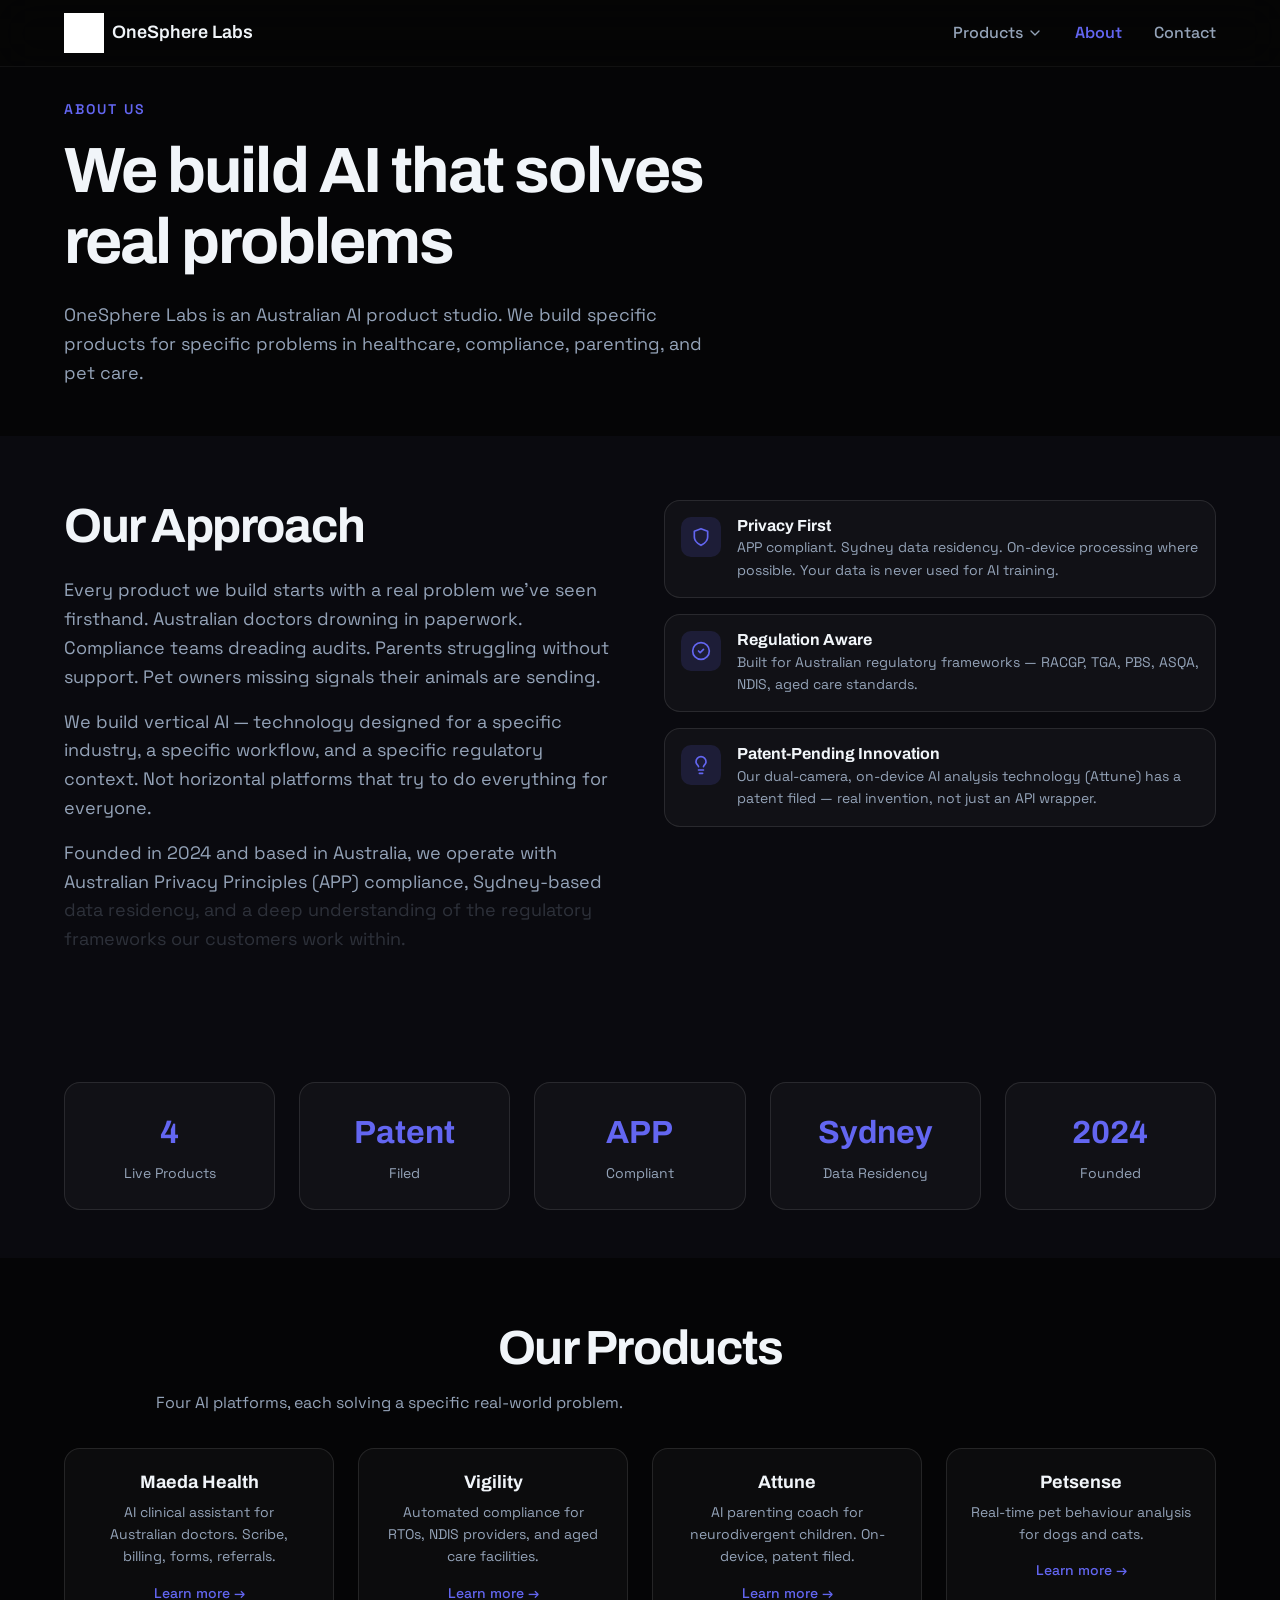
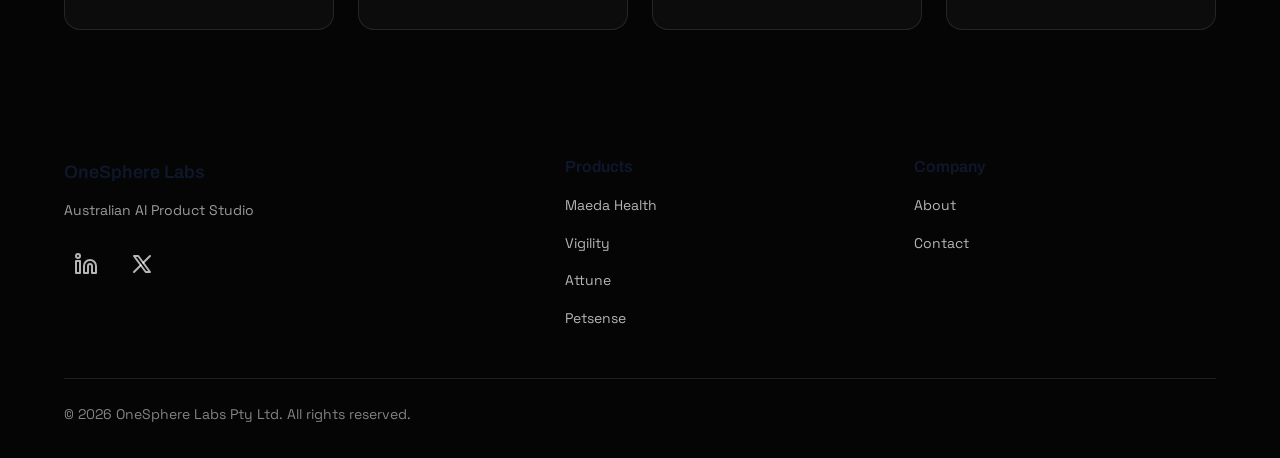
==== commit 9dfbeab1: "feat: WEB-46 — Scroll-linked word spotlight POC on About page Spotlight effect: words start dim (opa" ====
--- a/about.html
+++ b/about.html
@@ -12,6 +12,7 @@
     <link rel="stylesheet" href="/css/nav.css">
     <link rel="stylesheet" href="/css/footer.css">
     <link rel="stylesheet" href="/css/effects.css">
+    <link rel="stylesheet" href="/css/spotlight.css">
     <link rel="stylesheet" href="/css/about.css">
     <link href="https://fonts.googleapis.com/css2?family=Archivo:wght@300;400;500;600;700&family=Space+Grotesk:wght@300;400;500;600;700&display=swap" rel="stylesheet">
 </head>
@@ -43,7 +44,7 @@
         <div class="about-hero__container animate-on-scroll">
           <span class="about-hero__eyebrow">About Us</span>
           <h1 class="about-hero__title">We build AI that solves real problems</h1>
-          <p class="about-hero__description">OneSphere Labs is an Australian AI product studio. We build specific products for specific problems in healthcare, compliance, parenting, and pet care.</p>
+          <p class="about-hero__description" data-word-spotlight>OneSphere Labs is an Australian AI product studio. We build specific products for specific problems in healthcare, compliance, parenting, and pet care.</p>
         </div>
       </section>
 
@@ -52,9 +53,9 @@
           <div class="mission__grid">
             <div class="mission__content animate-on-scroll">
               <h2>Our Approach</h2>
-              <p>Every product we build starts with a real problem we've seen firsthand. Australian doctors drowning in paperwork. Compliance teams dreading audits. Parents struggling without support. Pet owners missing signals their animals are sending.</p>
-              <p>We build vertical AI &mdash; technology designed for a specific industry, a specific workflow, and a specific regulatory context. Not horizontal platforms that try to do everything for everyone.</p>
-              <p>Founded in 2024 and based in Australia, we operate with Australian Privacy Principles (APP) compliance, Sydney-based data residency, and a deep understanding of the regulatory frameworks our customers work within.</p>
+              <p data-word-spotlight>Every product we build starts with a real problem we've seen firsthand. Australian doctors drowning in paperwork. Compliance teams dreading audits. Parents struggling without support. Pet owners missing signals their animals are sending.</p>
+              <p data-word-spotlight>We build vertical AI &mdash; technology designed for a specific industry, a specific workflow, and a specific regulatory context. Not horizontal platforms that try to do everything for everyone.</p>
+              <p data-word-spotlight>Founded in 2024 and based in Australia, we operate with Australian Privacy Principles (APP) compliance, Sydney-based data residency, and a deep understanding of the regulatory frameworks our customers work within.</p>
             </div>
             <div class="mission__values animate-on-scroll" data-delay="100">
               <div class="mission__value">
@@ -116,5 +117,6 @@
     </footer>
     <script src="/js/nav.js"></script>
     <script src="/js/animations.js"></script>
+    <script src="/js/spotlight.js"></script>
 </body>
 </html>
--- a/css/spotlight.css
+++ b/css/spotlight.css
@@ -0,0 +1,145 @@
+/* =========================================
+   spotlight.css — OneSphere Labs
+   Scroll-linked word spotlight (T1) and
+   mouse radial-gradient overlay (T2).
+   ========================================= */
+
+/* ─────────────────────────────────────────────
+   T1 — Word Spotlight
+   Words start dim and are illuminated by JS
+   as their parent element scrolls into view.
+───────────────────────────────────────────── */
+
+/**
+ * Default state: word is dim.
+ * Transition uses the site's cinematic easing token.
+ * Duration is deliberately long (500ms) so the progression
+ * feels like light sweeping across text, not a jump.
+ */
+.word-dim {
+  opacity: 0.25;
+  transition: opacity 500ms var(--ease-out);
+  /* Prevent word-span line breaks from collapsing whitespace */
+  display: inline;
+}
+
+/**
+ * Illuminated state: word is fully visible.
+ * JS adds this class based on intersection ratio.
+ */
+.word-lit {
+  opacity: 1;
+}
+
+/* ─────────────────────────────────────────────
+   T2 — Mouse Radial Gradient Overlay
+   A fixed, pointer-events-none layer that
+   renders a soft torch-beam centred on the
+   cursor using CSS custom properties set
+   by spotlight.js on <html>.
+───────────────────────────────────────────── */
+
+/**
+ * Default state: hidden.
+ * The overlay is created by JS and only becomes
+ * visible after the first mousemove event.
+ *
+ * z-index: 5 — above page content (z-index 1-2 from
+ * .section-glow, .hero-canvas etc.) but below the
+ * navigation (--z-sticky: 200) and dropdowns (--z-dropdown: 100).
+ *
+ * mix-blend-mode: screen — allows the gradient to
+ * add light to underlying dark content without
+ * obscuring text or interactive elements.
+ *
+ * pointer-events: none — the overlay must never
+ * intercept mouse or touch events.
+ */
+.page-spotlight {
+  position: fixed;
+  inset: 0;
+  z-index: 5;
+  pointer-events: none;
+  opacity: 0;
+  /* Smooth transition when entering/leaving the hero zone */
+  transition: opacity 400ms var(--ease-out);
+
+  /*
+   * The radial gradient is recomputed by the browser on every repaint
+   * whenever --mouse-x or --mouse-y changes. No JS paint involved.
+   *
+   * Gradient anatomy:
+   *   centre (0%)  — brightest white-blue highlight
+   *   mid    (30%) — faint indigo tint matching --primary
+   *   edge   (70%) — fully transparent
+   *
+   * Radius is expressed in viewport units (35vw) so the spotlight
+   * scales proportionally on all screen sizes.
+   */
+  background: radial-gradient(
+    circle 35vw at var(--mouse-x, 50%) var(--mouse-y, 50%),
+    rgba(255, 255, 255, 0.04)   0%,
+    rgba(99, 102, 241, 0.06)    20%,
+    rgba(99, 102, 241, 0.03)    40%,
+    transparent                 70%
+  );
+
+  mix-blend-mode: screen;
+  will-change: background;
+}
+
+/**
+ * Active state: overlay is visible.
+ * JS adds this class after the first mousemove.
+ */
+.page-spotlight.is-active {
+  opacity: 1;
+}
+
+/* ─────────────────────────────────────────────
+   Mobile considerations
+   On small screens the word-dim effect is
+   softened: a slightly higher base opacity
+   reduces visual noise on dense paragraphs.
+   The page-spotlight overlay is never shown
+   on touch devices (JS guards by pointer type),
+   but the class is included here defensively.
+───────────────────────────────────────────── */
+
+@media (max-width: 768px) {
+  .word-dim {
+    /* Slightly higher dim opacity on mobile so text remains readable
+       in case JS cannot split the element (e.g. very short paragraphs). */
+    opacity: 0.4;
+  }
+
+  /* Touch devices: overlay is not created by JS, but defend here too */
+  .page-spotlight {
+    display: none;
+  }
+}
+
+/* ─────────────────────────────────────────────
+   prefers-reduced-motion overrides
+   JS already shows all words at full opacity
+   and skips T2 when reduced motion is active,
+   but the CSS rules here provide a belt-and-
+   suspenders guarantee for cases where the
+   IIFE has not run yet (e.g. JS disabled,
+   slow network before DOMContentLoaded).
+───────────────────────────────────────────── */
+
+@media (prefers-reduced-motion: reduce) {
+  .word-dim {
+    opacity: 1;
+    transition: none;
+  }
+
+  .word-lit {
+    opacity: 1;
+  }
+
+  .page-spotlight {
+    display: none;
+  }
+}
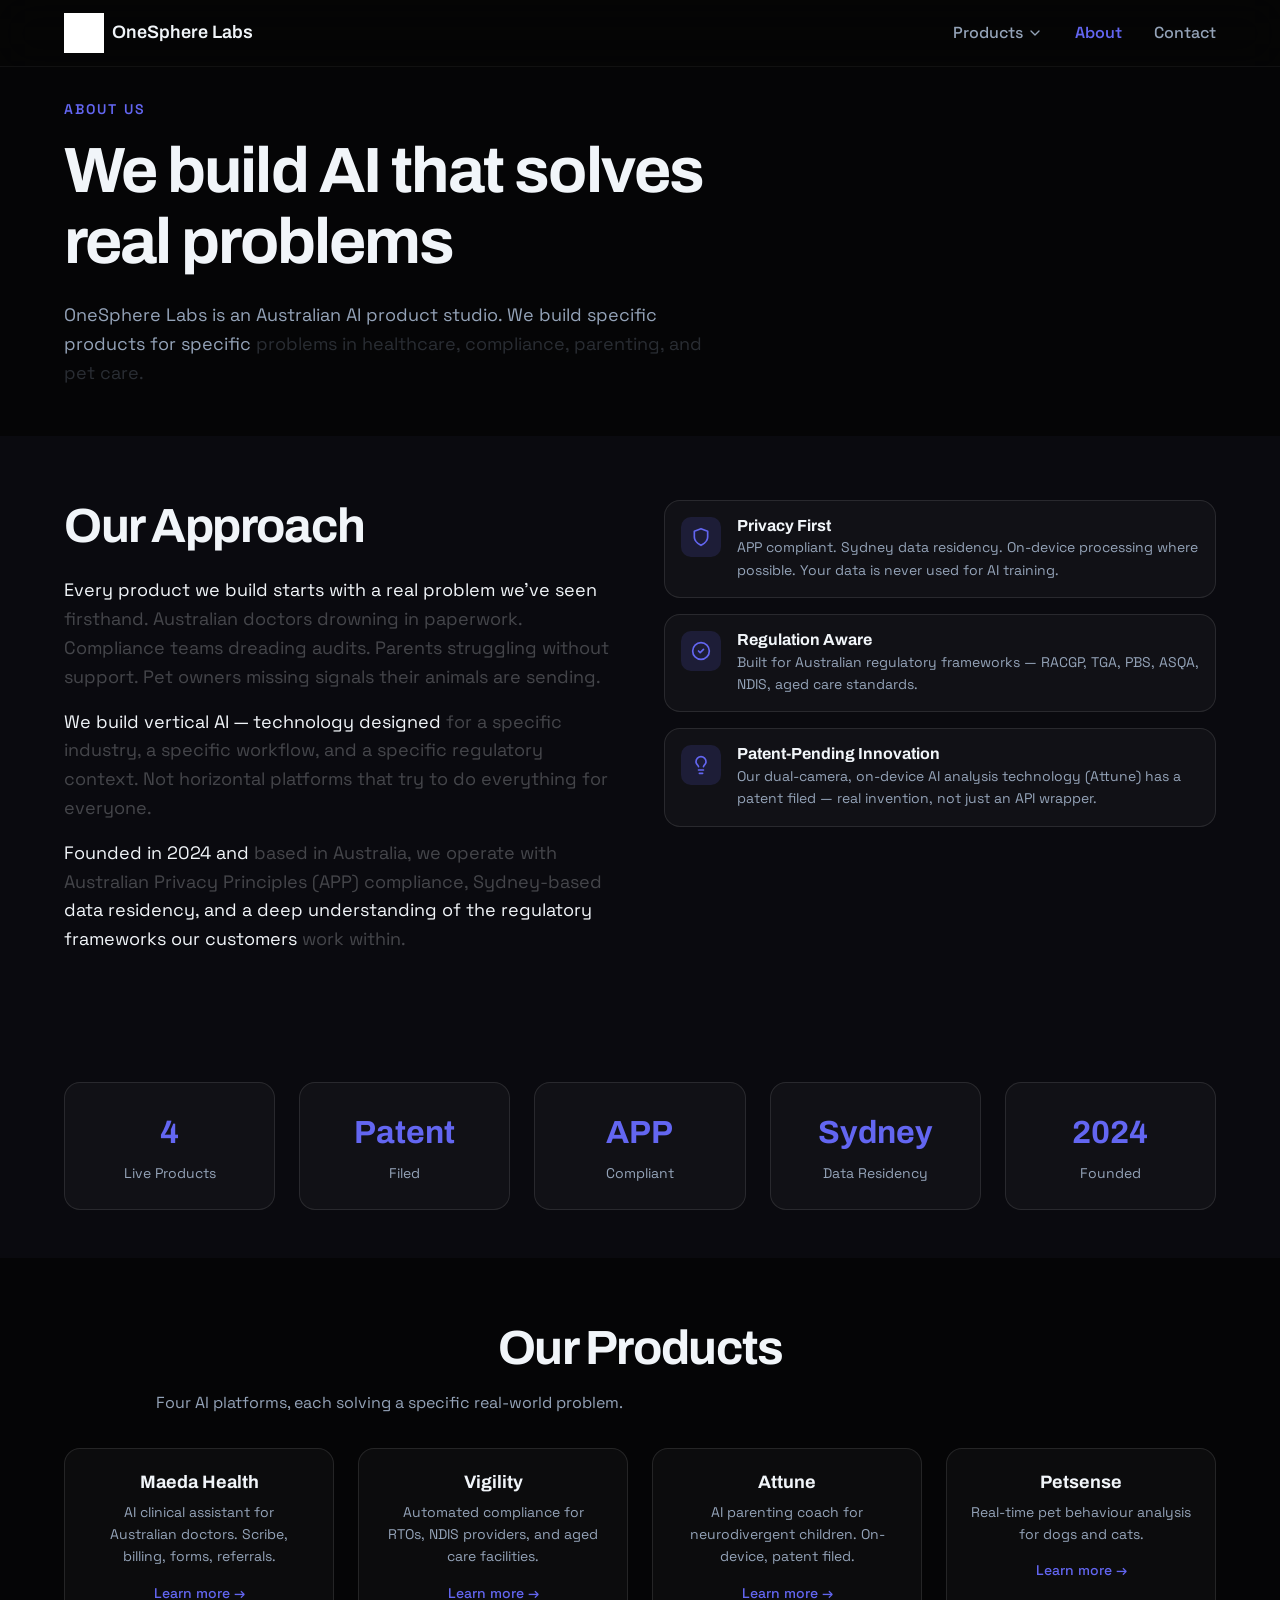
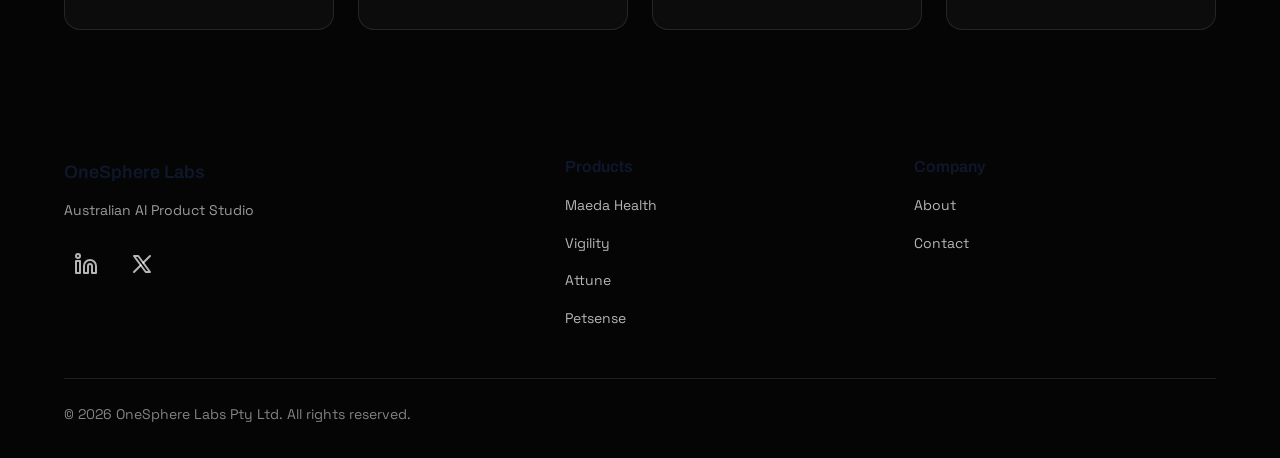
==== commit 6241a54c: "fix: Repair broken word spotlight effect across all pages Root causes fixed: - Bug 1 (CRITICAL): Rep" ====
--- a/about.html
+++ b/about.html
@@ -41,9 +41,9 @@
 
     <main id="main">
       <section class="about-hero">
-        <div class="about-hero__container animate-on-scroll">
-          <span class="about-hero__eyebrow">About Us</span>
-          <h1 class="about-hero__title">We build AI that solves real problems</h1>
+        <div class="about-hero__container">
+          <span class="about-hero__eyebrow animate-on-scroll">About Us</span>
+          <h1 class="about-hero__title animate-on-scroll">We build AI that solves real problems</h1>
           <p class="about-hero__description" data-word-spotlight>OneSphere Labs is an Australian AI product studio. We build specific products for specific problems in healthcare, compliance, parenting, and pet care.</p>
         </div>
       </section>
@@ -51,8 +51,8 @@
       <section class="mission">
         <div class="mission__container">
           <div class="mission__grid">
-            <div class="mission__content animate-on-scroll">
-              <h2>Our Approach</h2>
+            <div class="mission__content">
+              <h2 class="animate-on-scroll">Our Approach</h2>
               <p data-word-spotlight>Every product we build starts with a real problem we've seen firsthand. Australian doctors drowning in paperwork. Compliance teams dreading audits. Parents struggling without support. Pet owners missing signals their animals are sending.</p>
               <p data-word-spotlight>We build vertical AI &mdash; technology designed for a specific industry, a specific workflow, and a specific regulatory context. Not horizontal platforms that try to do everything for everyone.</p>
               <p data-word-spotlight>Founded in 2024 and based in Australia, we operate with Australian Privacy Principles (APP) compliance, Sydney-based data residency, and a deep understanding of the regulatory frameworks our customers work within.</p>
--- a/css/spotlight.css
+++ b/css/spotlight.css
@@ -10,25 +10,38 @@
    as their parent element scrolls into view.
 ───────────────────────────────────────────── */
 
+/* Spotlight elements must be visible — override parent animate-on-scroll opacity compositing */
+.animate-on-scroll:has([data-word-spotlight]) {
+  opacity: 1 !important;
+  transform: none !important;
+  transition: none !important;
+}
+
+[data-word-spotlight].animate-on-scroll {
+  opacity: 1 !important;
+  transform: none !important;
+  transition: none !important;
+}
+
 /**
  * Default state: word is dim.
- * Transition uses the site's cinematic easing token.
+ * Transition uses the site's cinematic easing token with a fallback value.
  * Duration is deliberately long (500ms) so the progression
  * feels like light sweeping across text, not a jump.
  */
 .word-dim {
-  opacity: 0.25;
-  transition: opacity 500ms var(--ease-out);
-  /* Prevent word-span line breaks from collapsing whitespace */
+  opacity: 0.25 !important;
+  transition: opacity 500ms var(--ease-out, cubic-bezier(0.16, 1, 0.3, 1));
   display: inline;
 }
 
-/**
- * Illuminated state: word is fully visible.
- * JS adds this class based on intersection ratio.
- */
 .word-lit {
-  opacity: 1;
+  opacity: 1 !important;
+}
+
+/* Ensure spotlight parent elements are visible (override animate-on-scroll) */
+[data-word-spotlight] {
+  color: var(--text-primary);
 }
 
 /* ─────────────────────────────────────────────
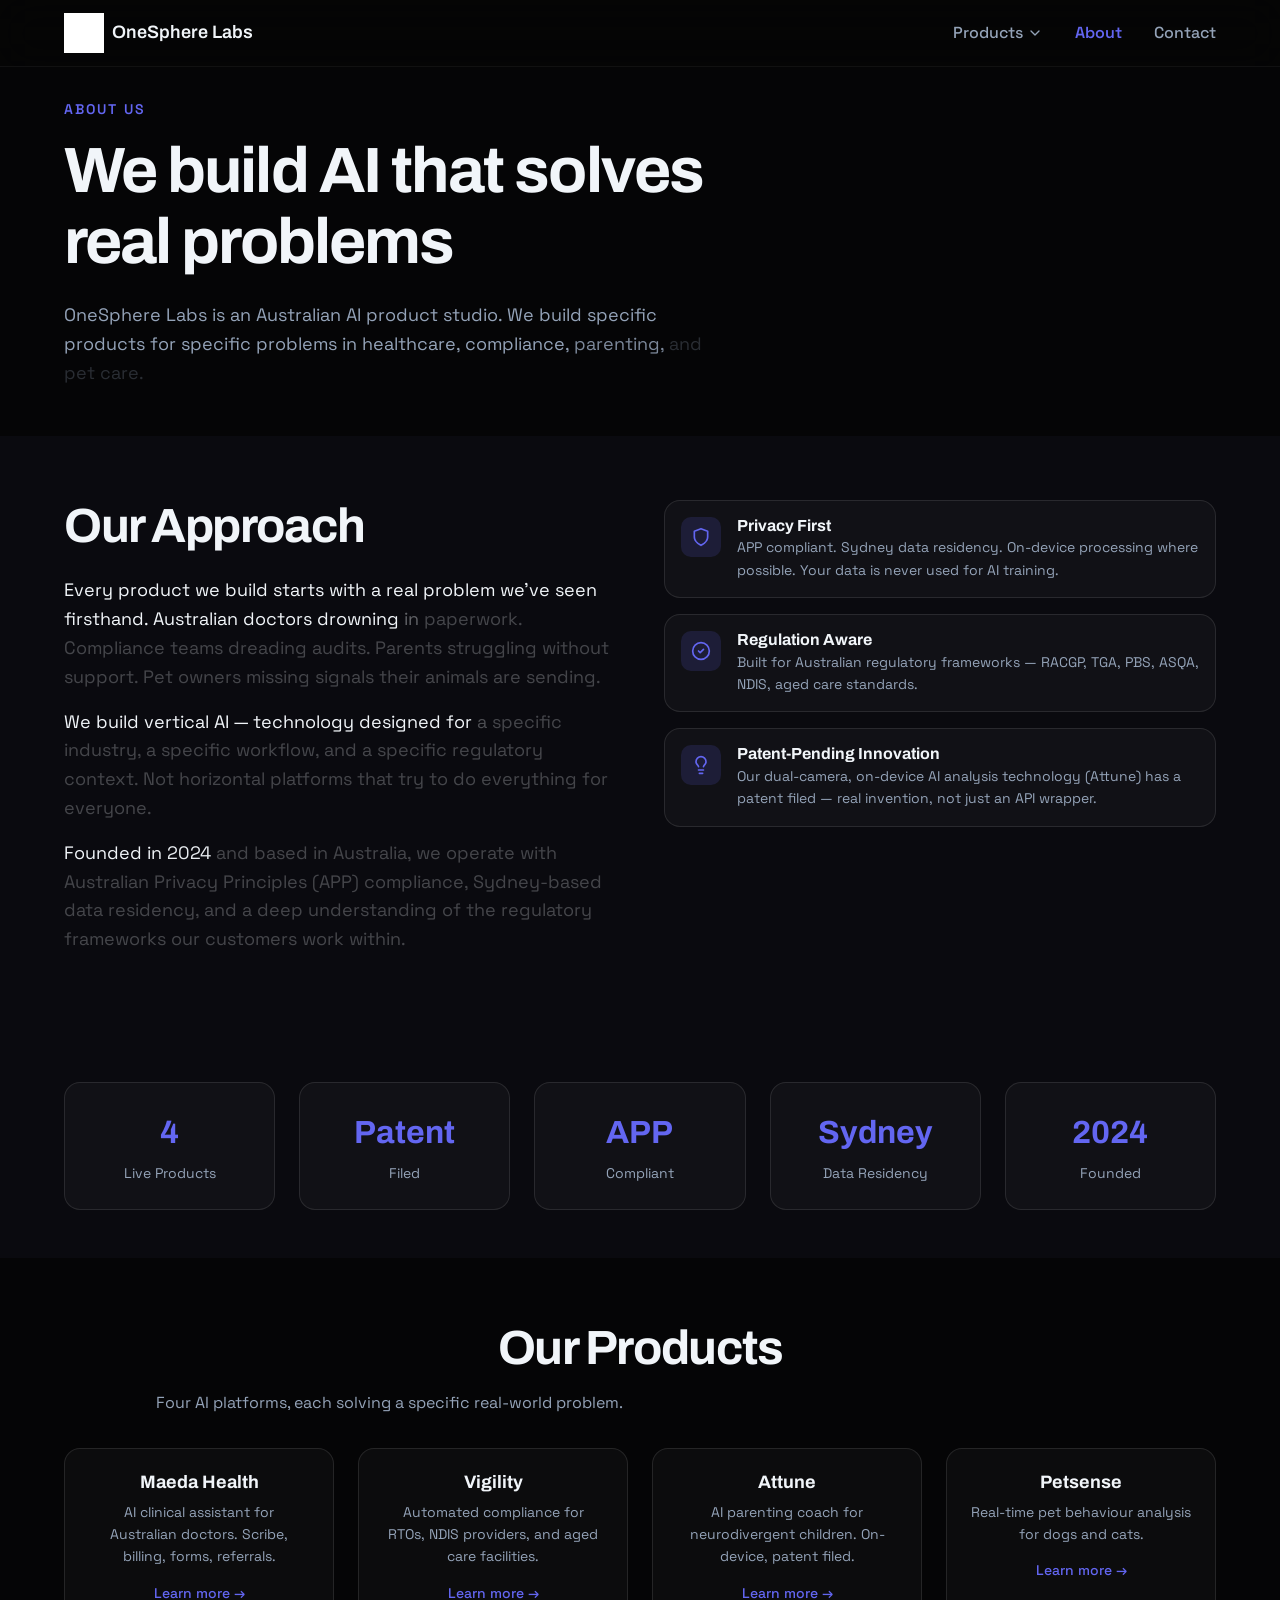
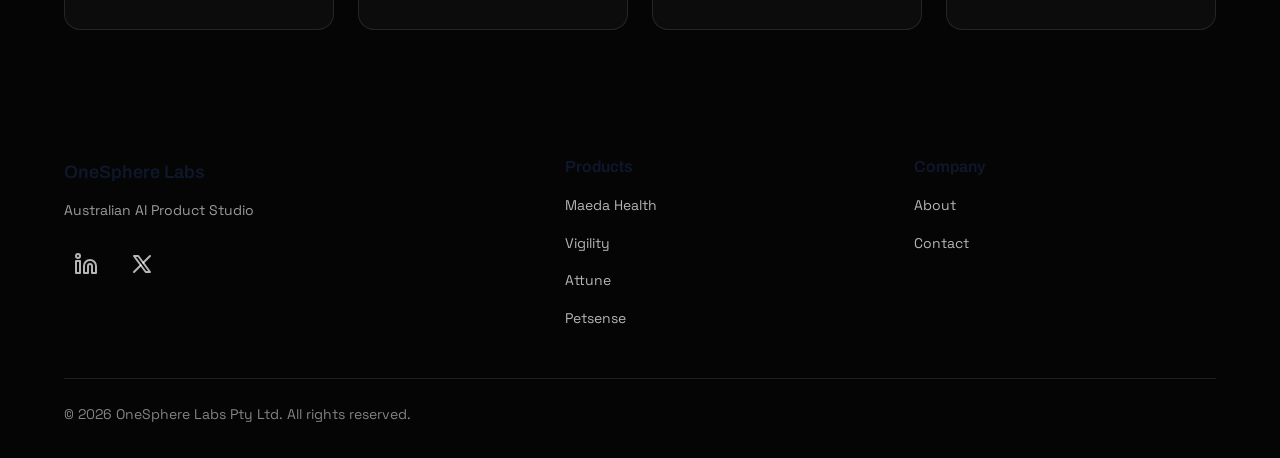
==== commit ffb2489d: "feat: Add CTA button inner glow and card border light effects Two new mouse-driven glow effects impl" ====
--- a/about.html
+++ b/about.html
@@ -12,7 +12,7 @@
     <link rel="stylesheet" href="/css/nav.css">
     <link rel="stylesheet" href="/css/footer.css">
     <link rel="stylesheet" href="/css/effects.css">
-    <link rel="stylesheet" href="/css/spotlight.css">
+    <link rel="stylesheet" href="/css/spotlight.css?v=3">
     <link rel="stylesheet" href="/css/about.css">
     <link href="https://fonts.googleapis.com/css2?family=Archivo:wght@300;400;500;600;700&family=Space+Grotesk:wght@300;400;500;600;700&display=swap" rel="stylesheet">
 </head>
@@ -117,6 +117,7 @@
     </footer>
     <script src="/js/nav.js"></script>
     <script src="/js/animations.js"></script>
-    <script src="/js/spotlight.js"></script>
+    <script src="/js/spotlight.js?v=3"></script>
+    <script src="/js/glow.js"></script>
 </body>
 </html>
--- a/css/effects.css
+++ b/css/effects.css
@@ -192,6 +192,89 @@
   }
 }
 
+/* ─────────────────────────────────────────────
+   CTA Button Inner Glow
+   A warm radial gradient follows the cursor inside
+   the button, creating a light-under-glass effect.
+   JS sets --btn-glow-x / --btn-glow-y on mousemove.
+───────────────────────────────────────────── */
+
+.btn-primary[data-btn-glow],
+.btn-cta[data-btn-glow] {
+  position: relative;
+  overflow: hidden;
+  z-index: 1;
+}
+
+.btn-primary[data-btn-glow]::before,
+.btn-cta[data-btn-glow]::before {
+  content: '';
+  position: absolute;
+  inset: -2px;
+  z-index: -1;
+  border-radius: inherit;
+  opacity: 0;
+  transition: opacity var(--duration-normal) var(--ease-out);
+  background: radial-gradient(
+    120px circle at var(--btn-glow-x, 50%) var(--btn-glow-y, 50%),
+    rgba(255, 255, 245, 0.35) 0%,
+    rgba(255, 255, 245, 0.12) 25%,
+    transparent 65%
+  );
+}
+
+.btn-primary[data-btn-glow]:hover::before,
+.btn-cta[data-btn-glow]:hover::before {
+  opacity: 1;
+}
+
+/* CTA (cyan) gets a cooler tinted glow */
+.btn-cta[data-btn-glow]::before {
+  background: radial-gradient(
+    120px circle at var(--btn-glow-x, 50%) var(--btn-glow-y, 50%),
+    rgba(255, 255, 255, 0.4) 0%,
+    rgba(6, 182, 212, 0.2) 30%,
+    transparent 65%
+  );
+}
+
+/* ─────────────────────────────────────────────
+   Card Border Light
+   A soft radial gradient overlay follows the cursor
+   on cards, illuminating the nearest border region.
+   JS sets --card-glow-x / --card-glow-y on mousemove.
+───────────────────────────────────────────── */
+
+[data-card-glow] {
+  position: relative;
+}
+
+[data-card-glow]::after {
+  content: '';
+  position: absolute;
+  inset: 0;
+  border-radius: inherit;
+  pointer-events: none;
+  z-index: 1;
+  opacity: 0;
+  transition: opacity var(--duration-normal) var(--ease-out);
+  background: radial-gradient(
+    350px circle at var(--card-glow-x, 50%) var(--card-glow-y, 50%),
+    rgba(99, 102, 241, 0.12) 0%,
+    rgba(99, 102, 241, 0.04) 40%,
+    transparent 65%
+  );
+}
+
+[data-card-glow]:hover::after {
+  opacity: 1;
+}
+
+/* Border brightens toward cursor — highlight via box-shadow */
+[data-card-glow]:hover {
+  border-color: rgba(99, 102, 241, 0.25);
+}
+
 /* Reduced motion */
 @media (prefers-reduced-motion: reduce) {
   .glow-blob,
@@ -203,4 +286,9 @@
   .card-glow {
     transition: none;
   }
-}
+
+  [data-btn-glow]::before,
+  [data-card-glow]::after {
+    display: none;
+  }
+}
--- a/css/spotlight.css
+++ b/css/spotlight.css
@@ -24,19 +24,15 @@
 }
 
 /**
- * Default state: word is dim.
- * Transition uses the site's cinematic easing token with a fallback value.
- * Duration is deliberately long (500ms) so the progression
- * feels like light sweeping across text, not a jump.
+ * Word spans created by spotlight.js.
+ * Opacity is controlled entirely via inline style.opacity from JS
+ * (direct numeric interpolation for smooth cinematic progression).
+ * The CSS transition provides the 500ms ease so changes feel organic.
  */
 .word-dim {
-  opacity: 0.25 !important;
+  opacity: 0.25;
   transition: opacity 500ms var(--ease-out, cubic-bezier(0.16, 1, 0.3, 1));
   display: inline;
-}
-
-.word-lit {
-  opacity: 1 !important;
 }
 
 /* Ensure spotlight parent elements are visible (override animate-on-scroll) */
@@ -121,9 +117,8 @@
 
 @media (max-width: 768px) {
   .word-dim {
-    /* Slightly higher dim opacity on mobile so text remains readable
-       in case JS cannot split the element (e.g. very short paragraphs). */
-    opacity: 0.4;
+    /* Higher base opacity on mobile for readability */
+    opacity: 0.4 !important;
   }
 
   /* Touch devices: overlay is not created by JS, but defend here too */
@@ -144,12 +139,8 @@
 
 @media (prefers-reduced-motion: reduce) {
   .word-dim {
-    opacity: 1;
-    transition: none;
-  }
-
-  .word-lit {
-    opacity: 1;
+    opacity: 1 !important;
+    transition: none !important;
   }
 
   .page-spotlight {
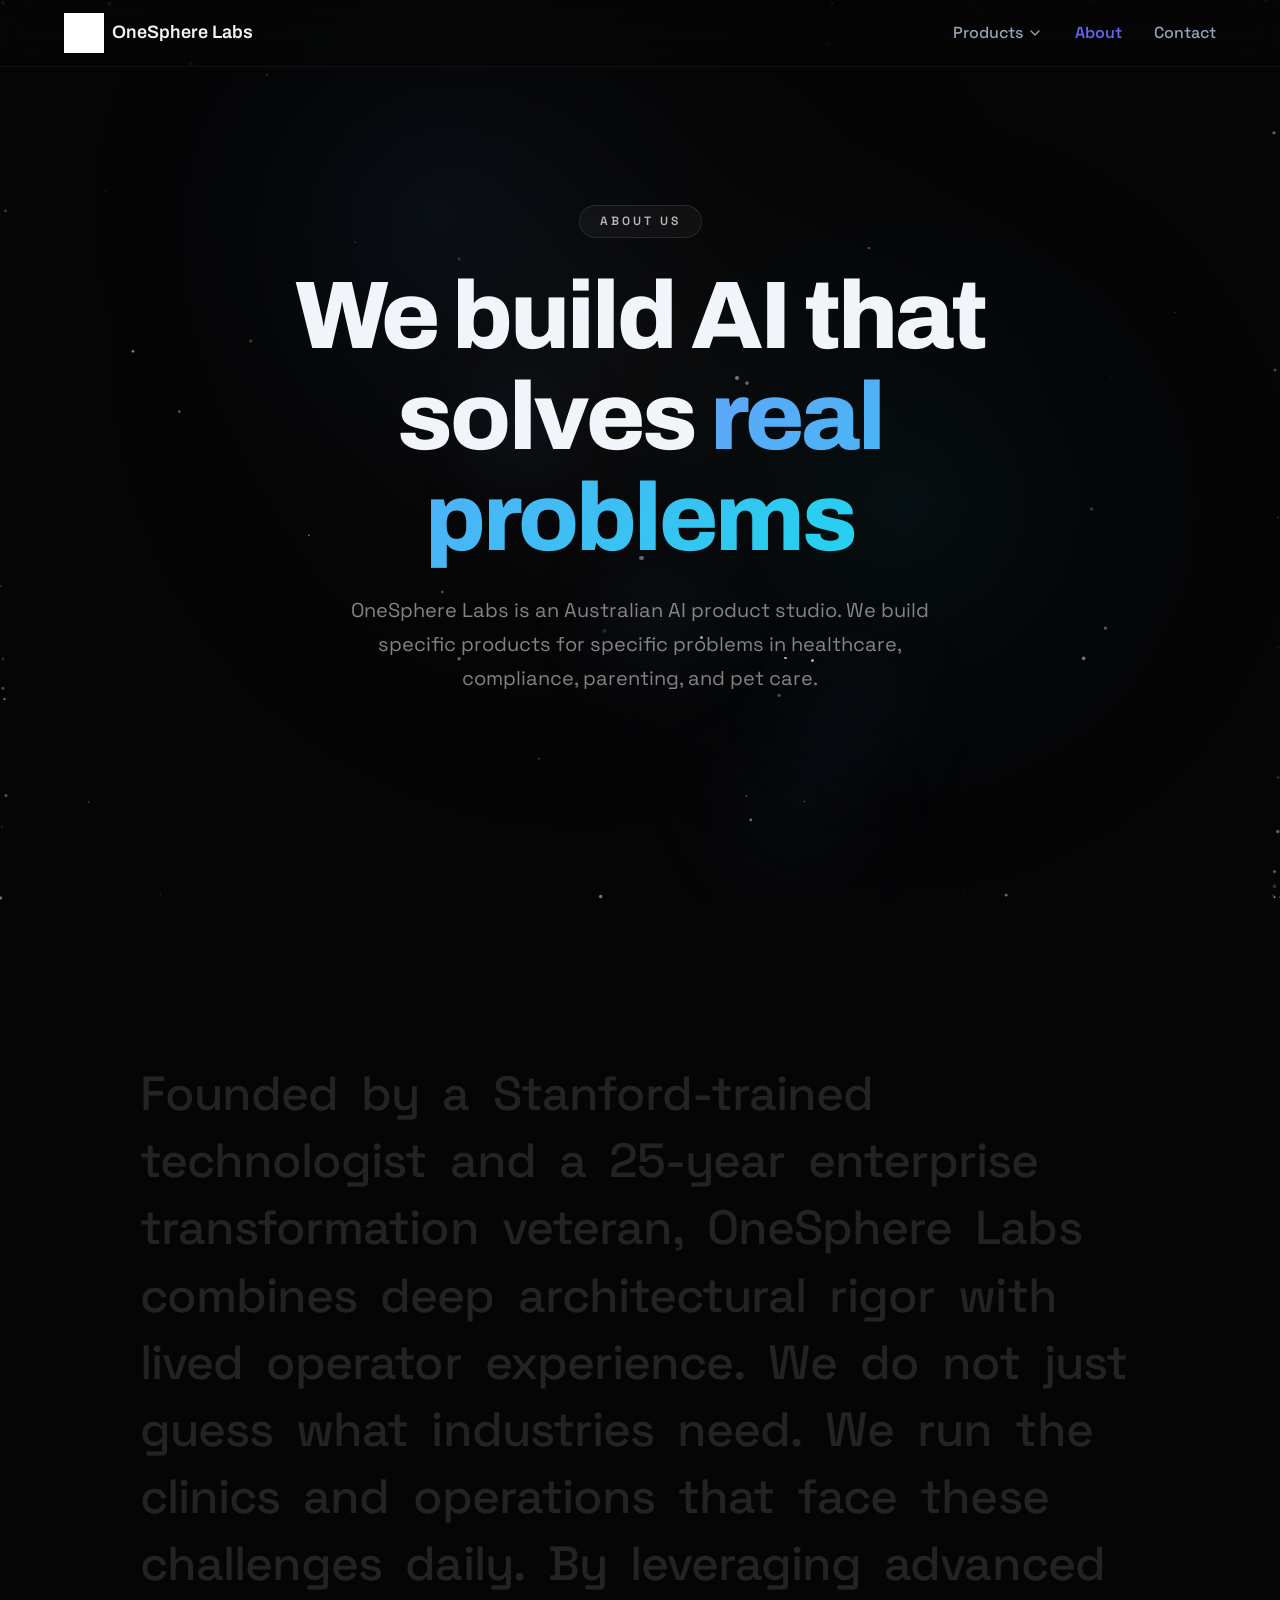
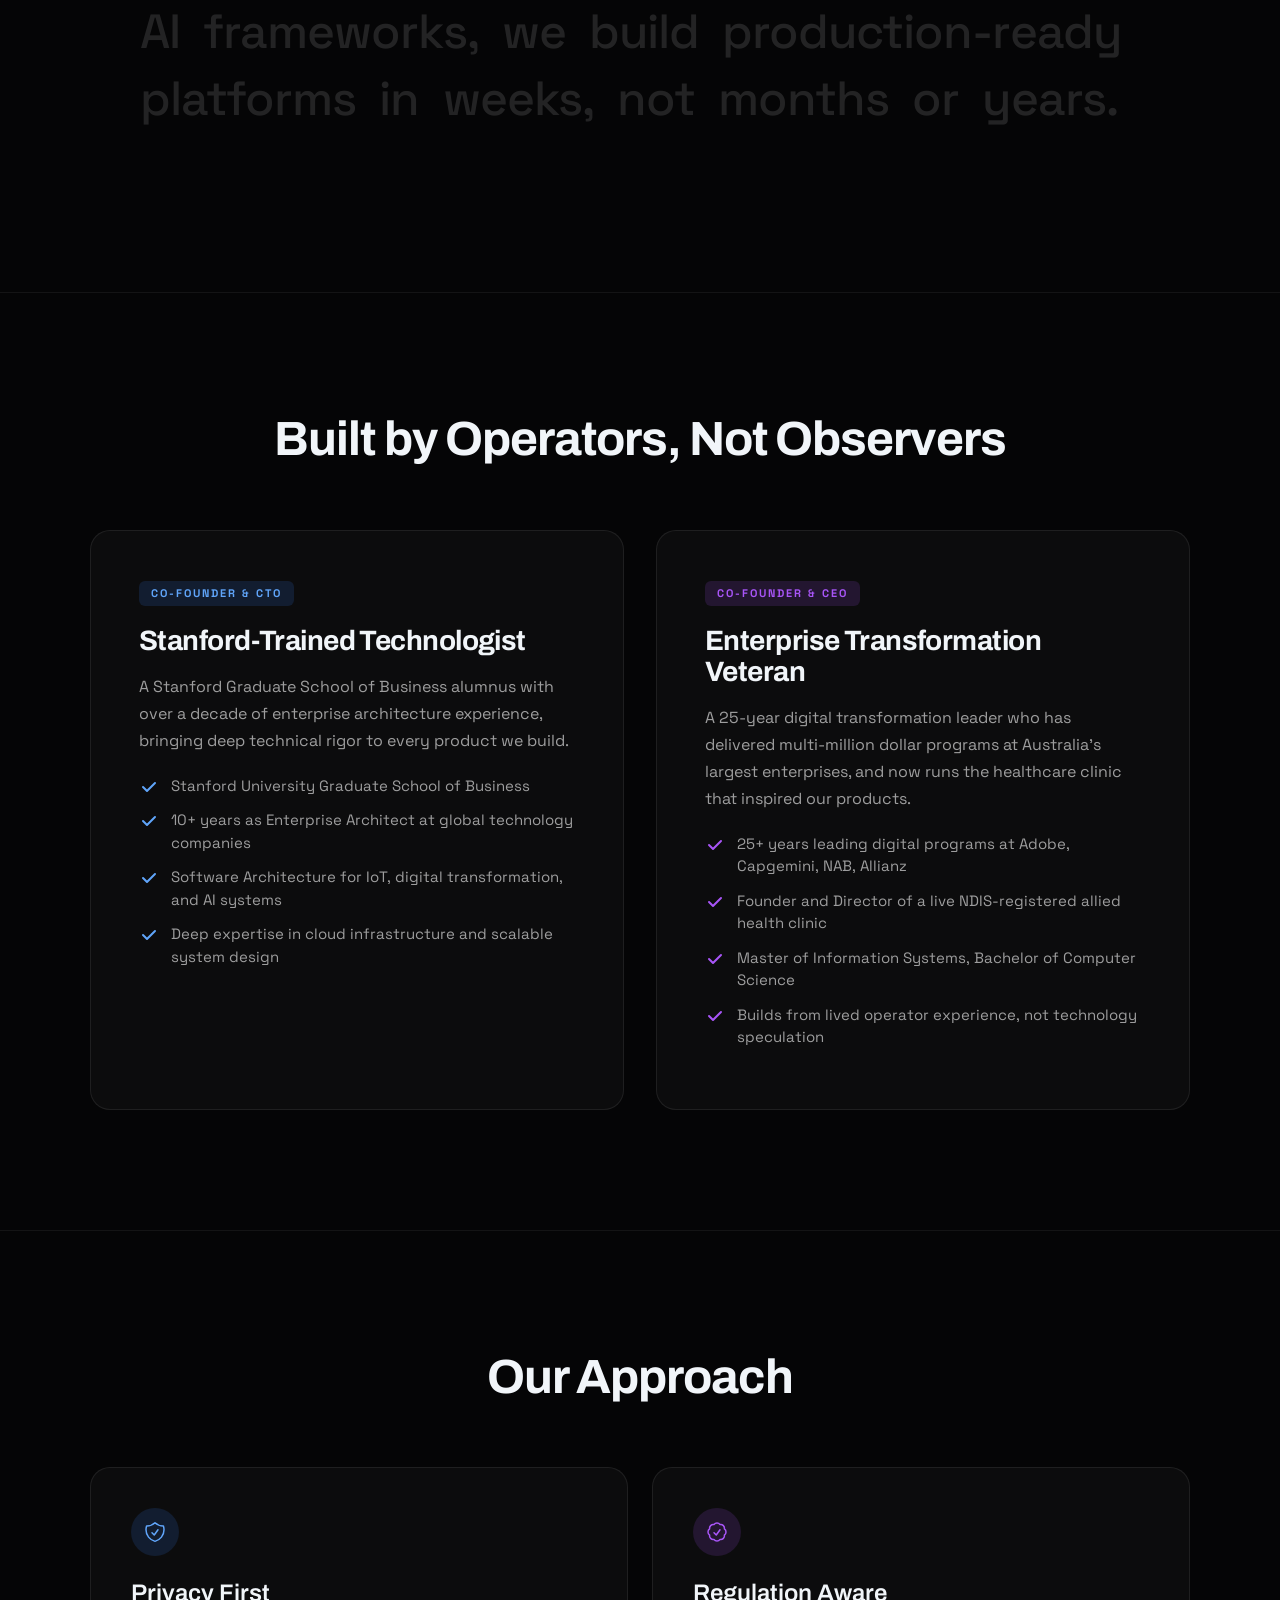
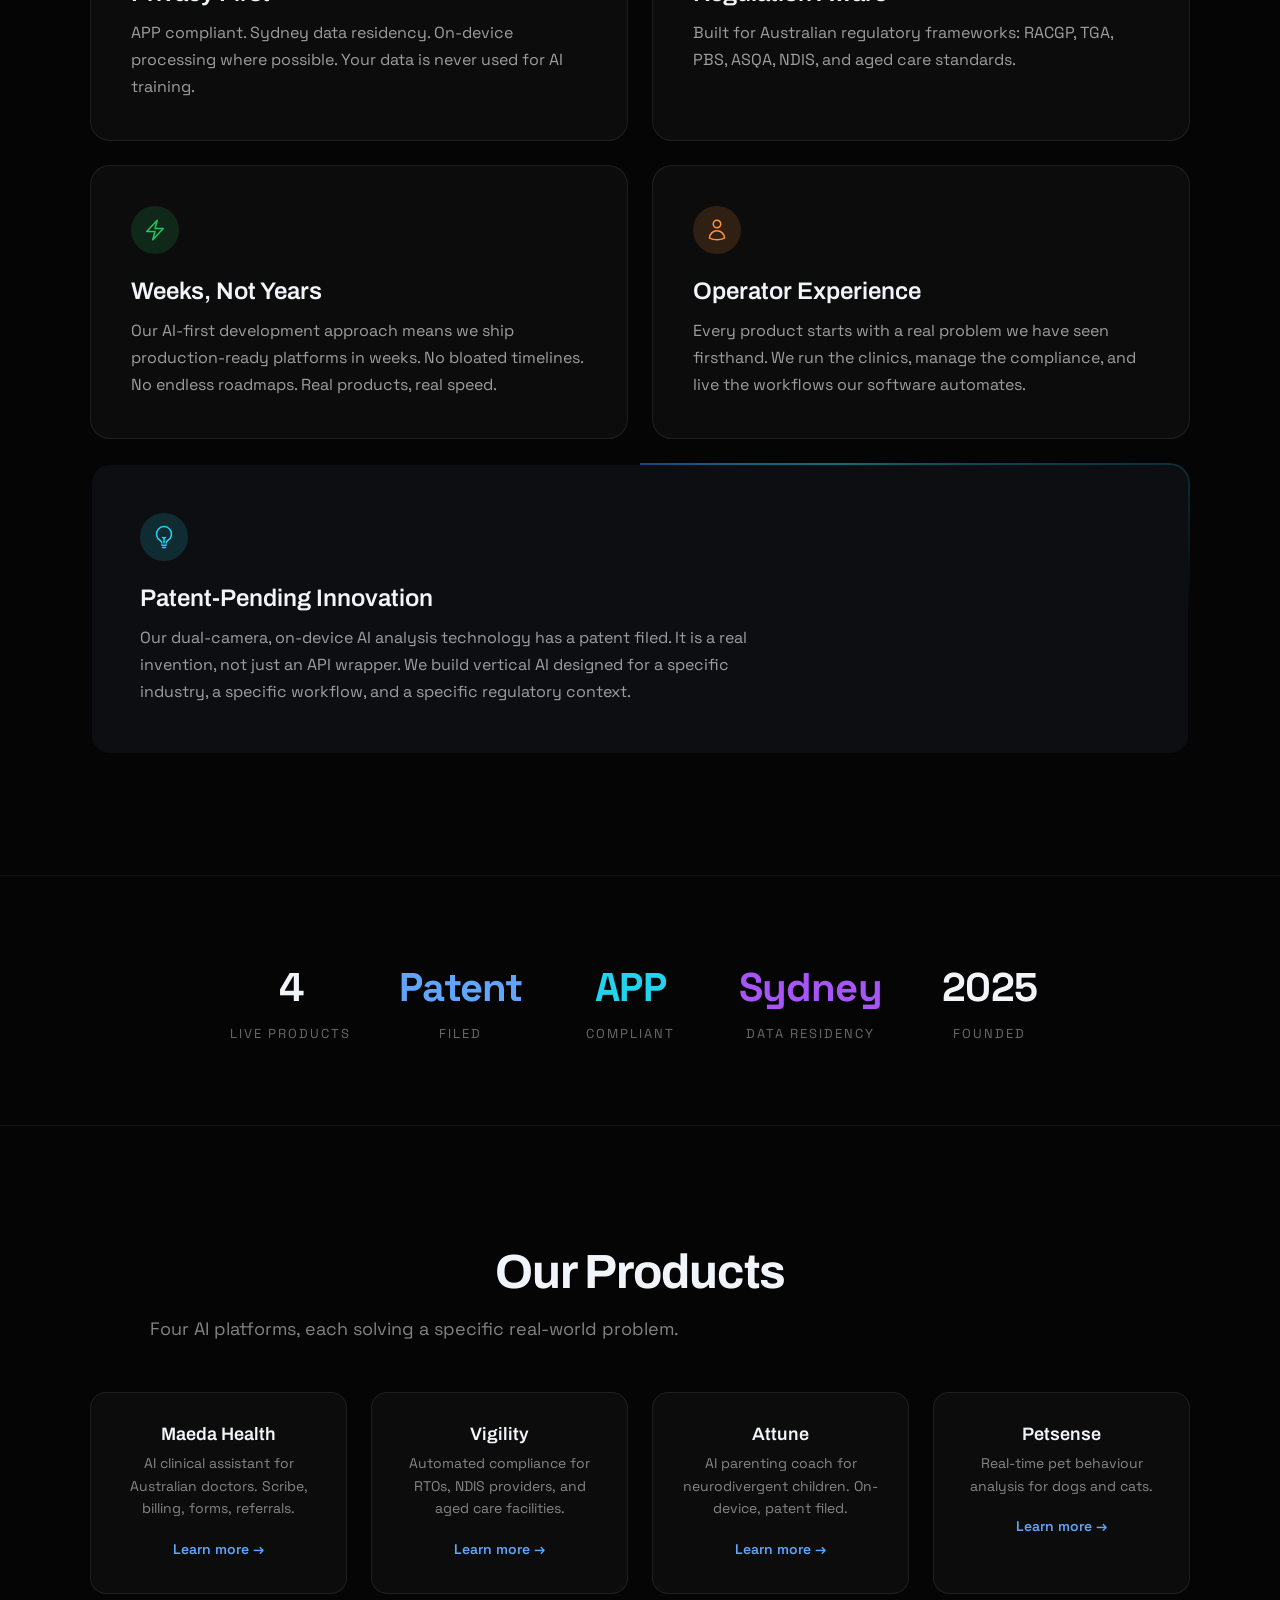
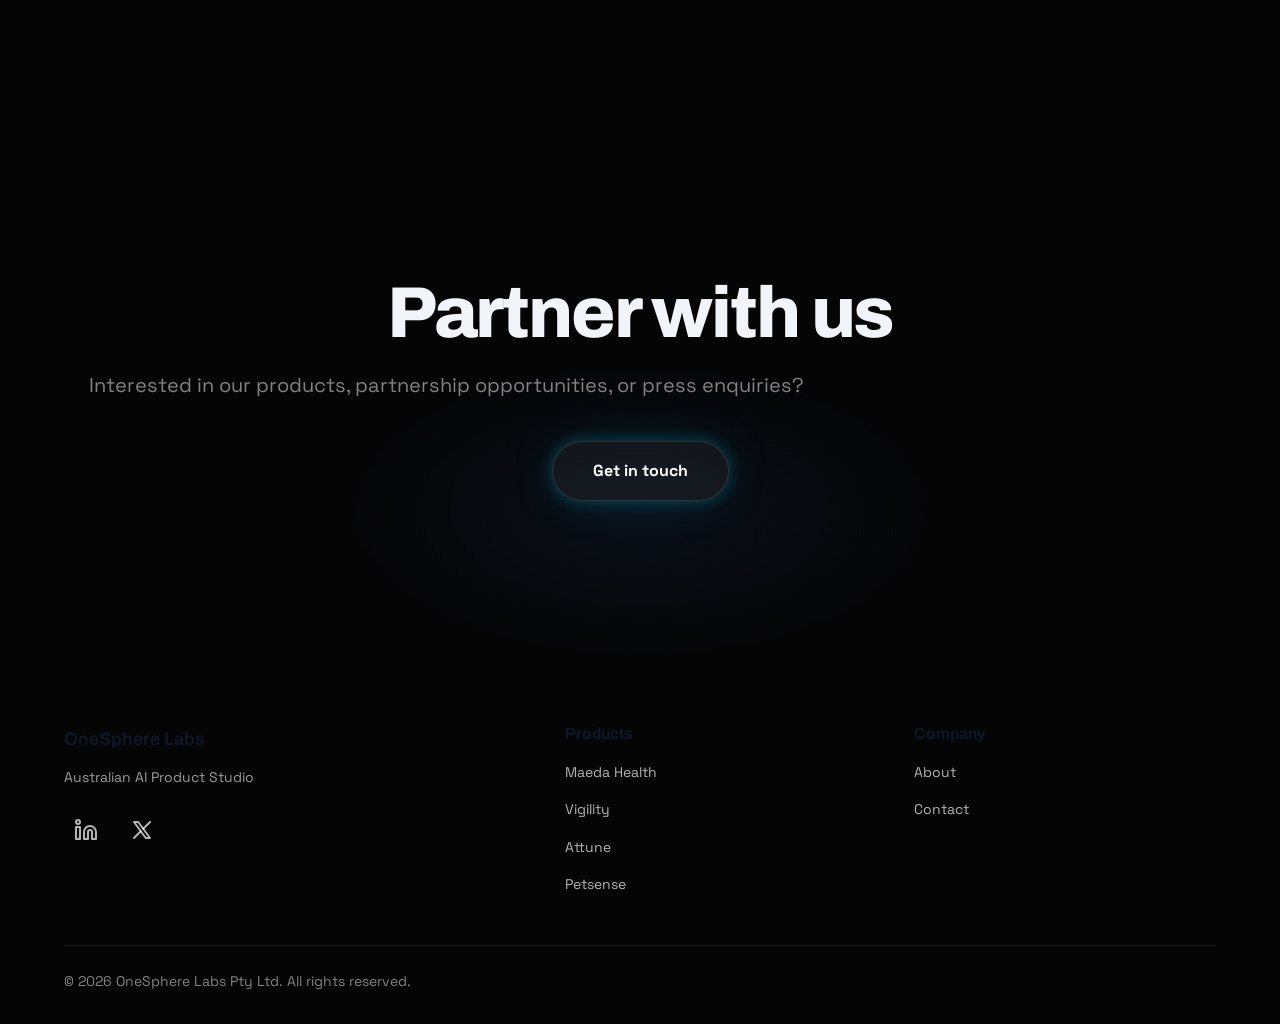
==== commit ded0868d: "feat: Cinematic About page redesign with bento grid and founders section Huly.io-inspired redesign o" ====
--- a/about.html
+++ b/about.html
@@ -40,64 +40,243 @@
     </nav>
 
     <main id="main">
-      <section class="about-hero">
-        <div class="about-hero__container">
-          <span class="about-hero__eyebrow animate-on-scroll">About Us</span>
-          <h1 class="about-hero__title animate-on-scroll">We build AI that solves real problems</h1>
-          <p class="about-hero__description" data-word-spotlight>OneSphere Labs is an Australian AI product studio. We build specific products for specific problems in healthcare, compliance, parenting, and pet care.</p>
-        </div>
-      </section>
-
-      <section class="mission">
-        <div class="mission__container">
-          <div class="mission__grid">
-            <div class="mission__content">
-              <h2 class="animate-on-scroll">Our Approach</h2>
-              <p data-word-spotlight>Every product we build starts with a real problem we've seen firsthand. Australian doctors drowning in paperwork. Compliance teams dreading audits. Parents struggling without support. Pet owners missing signals their animals are sending.</p>
-              <p data-word-spotlight>We build vertical AI &mdash; technology designed for a specific industry, a specific workflow, and a specific regulatory context. Not horizontal platforms that try to do everything for everyone.</p>
-              <p data-word-spotlight>Founded in 2024 and based in Australia, we operate with Australian Privacy Principles (APP) compliance, Sydney-based data residency, and a deep understanding of the regulatory frameworks our customers work within.</p>
-            </div>
-            <div class="mission__values animate-on-scroll" data-delay="100">
-              <div class="mission__value">
-                <div class="mission__value-icon"><svg width="20" height="20" viewBox="0 0 24 24" fill="none" stroke="currentColor" stroke-width="2" stroke-linecap="round" stroke-linejoin="round"><path d="M12 22s8-4 8-10V5l-8-3-8 3v7c0 6 8 10 8 10"/></svg></div>
-                <div><h4>Privacy First</h4><p>APP compliant. Sydney data residency. On-device processing where possible. Your data is never used for AI training.</p></div>
-              </div>
-              <div class="mission__value">
-                <div class="mission__value-icon"><svg width="20" height="20" viewBox="0 0 24 24" fill="none" stroke="currentColor" stroke-width="2" stroke-linecap="round" stroke-linejoin="round"><circle cx="12" cy="12" r="10"/><path d="m9 12 2 2 4-4"/></svg></div>
-                <div><h4>Regulation Aware</h4><p>Built for Australian regulatory frameworks &mdash; RACGP, TGA, PBS, ASQA, NDIS, aged care standards.</p></div>
-              </div>
-              <div class="mission__value">
-                <div class="mission__value-icon"><svg width="20" height="20" viewBox="0 0 24 24" fill="none" stroke="currentColor" stroke-width="2" stroke-linecap="round" stroke-linejoin="round"><path d="M15 14c.2-1 .7-1.7 1.5-2.5 1-.9 1.5-2.2 1.5-3.5A6 6 0 0 0 6 8c0 1 .2 2.2 1.5 3.5.7.7 1.3 1.5 1.5 2.5"/><path d="M9 18h6"/><path d="M10 22h4"/></svg></div>
-                <div><h4>Patent-Pending Innovation</h4><p>Our dual-camera, on-device AI analysis technology (Attune) has a patent filed &mdash; real invention, not just an API wrapper.</p></div>
-              </div>
-            </div>
-          </div>
-        </div>
-      </section>
-
-      <section class="about-stats">
-        <div class="about-stats__container">
-          <div class="about-stats__grid">
-            <div class="about-stat animate-on-scroll" data-delay="0"><span class="about-stat__number">4</span><span class="about-stat__label">Live Products</span></div>
-            <div class="about-stat animate-on-scroll" data-delay="50"><span class="about-stat__number">Patent</span><span class="about-stat__label">Filed</span></div>
-            <div class="about-stat animate-on-scroll" data-delay="100"><span class="about-stat__number">APP</span><span class="about-stat__label">Compliant</span></div>
-            <div class="about-stat animate-on-scroll" data-delay="150"><span class="about-stat__number">Sydney</span><span class="about-stat__label">Data Residency</span></div>
-            <div class="about-stat animate-on-scroll" data-delay="200"><span class="about-stat__number">2024</span><span class="about-stat__label">Founded</span></div>
-          </div>
-        </div>
-      </section>
-
-      <section class="about-products">
-        <div class="about-products__container">
-          <div class="about-products__header animate-on-scroll"><h2>Our Products</h2><p>Four AI platforms, each solving a specific real-world problem.</p></div>
-          <div class="about-products__grid">
-            <a href="/products/maeda-health.html" class="about-product-card animate-on-scroll" data-delay="0"><h3>Maeda Health</h3><p>AI clinical assistant for Australian doctors. Scribe, billing, forms, referrals.</p><span>Learn more &rarr;</span></a>
-            <a href="/products/vigility.html" class="about-product-card animate-on-scroll" data-delay="50"><h3>Vigility</h3><p>Automated compliance for RTOs, NDIS providers, and aged care facilities.</p><span>Learn more &rarr;</span></a>
-            <a href="/products/attune.html" class="about-product-card animate-on-scroll" data-delay="100"><h3>Attune</h3><p>AI parenting coach for neurodivergent children. On-device, patent filed.</p><span>Learn more &rarr;</span></a>
-            <a href="/products/petsense.html" class="about-product-card animate-on-scroll" data-delay="150"><h3>Petsense</h3><p>Real-time pet behaviour analysis for dogs and cats.</p><span>Learn more &rarr;</span></a>
-          </div>
-        </div>
-      </section>
+        <!-- ==============================
+             1. CINEMATIC HERO
+             ============================== -->
+        <section class="hero">
+            <canvas id="heroCanvas" class="hero-canvas"></canvas>
+            <div class="hero-content">
+                <div class="hero-badge">About Us</div>
+                <h1>We build AI that solves <span class="accent">real problems</span></h1>
+                <p class="hero-subtitle">OneSphere Labs is an Australian AI product studio. We build specific products for specific problems in healthcare, compliance, parenting, and pet care.</p>
+            </div>
+        </section>
+
+        <!-- ==============================
+             2. SCROLL-LINKED NARRATIVE
+             ============================== -->
+        <section class="spotlight-section">
+            <div class="spotlight-container">
+                <p class="spotlight-text" id="spotlightText">
+                    Founded by a Stanford-trained technologist and a 25-year enterprise transformation veteran, OneSphere Labs combines deep architectural rigor with lived operator experience. We do not just guess what industries need. We run the clinics and operations that face these challenges daily. By leveraging advanced AI frameworks, we build production-ready platforms in weeks, not months or years.
+                </p>
+            </div>
+        </section>
+
+        <!-- ==============================
+             3. FOUNDERS SECTION
+             ============================== -->
+        <section class="founders-section">
+            <h2 class="section-title">Built by Operators, Not Observers</h2>
+            <div class="founders-grid">
+                <!-- Founder 1: Stanford Technologist -->
+                <div class="founder-card" data-glow>
+                    <div class="card-glow"></div>
+                    <div class="card-inner">
+                        <span class="founder-role tech">Co-Founder &amp; CTO</span>
+                        <h3>Stanford-Trained Technologist</h3>
+                        <p style="color:rgba(255,255,255,0.6); font-size:16px; line-height:1.7; margin-bottom:16px;">A Stanford Graduate School of Business alumnus with over a decade of enterprise architecture experience, bringing deep technical rigor to every product we build.</p>
+                        <ul class="credentials">
+                            <li>
+                                <svg class="check" viewBox="0 0 20 20" fill="currentColor" style="color:#60a5fa;"><path fill-rule="evenodd" d="M16.707 5.293a1 1 0 010 1.414l-8 8a1 1 0 01-1.414 0l-4-4a1 1 0 011.414-1.414L8 12.586l7.293-7.293a1 1 0 011.414 0z" clip-rule="evenodd"/></svg>
+                                Stanford University Graduate School of Business
+                            </li>
+                            <li>
+                                <svg class="check" viewBox="0 0 20 20" fill="currentColor" style="color:#60a5fa;"><path fill-rule="evenodd" d="M16.707 5.293a1 1 0 010 1.414l-8 8a1 1 0 01-1.414 0l-4-4a1 1 0 011.414-1.414L8 12.586l7.293-7.293a1 1 0 011.414 0z" clip-rule="evenodd"/></svg>
+                                10+ years as Enterprise Architect at global technology companies
+                            </li>
+                            <li>
+                                <svg class="check" viewBox="0 0 20 20" fill="currentColor" style="color:#60a5fa;"><path fill-rule="evenodd" d="M16.707 5.293a1 1 0 010 1.414l-8 8a1 1 0 01-1.414 0l-4-4a1 1 0 011.414-1.414L8 12.586l7.293-7.293a1 1 0 011.414 0z" clip-rule="evenodd"/></svg>
+                                Software Architecture for IoT, digital transformation, and AI systems
+                            </li>
+                            <li>
+                                <svg class="check" viewBox="0 0 20 20" fill="currentColor" style="color:#60a5fa;"><path fill-rule="evenodd" d="M16.707 5.293a1 1 0 010 1.414l-8 8a1 1 0 01-1.414 0l-4-4a1 1 0 011.414-1.414L8 12.586l7.293-7.293a1 1 0 011.414 0z" clip-rule="evenodd"/></svg>
+                                Deep expertise in cloud infrastructure and scalable system design
+                            </li>
+                        </ul>
+                    </div>
+                </div>
+
+                <!-- Founder 2: Transformation Veteran -->
+                <div class="founder-card" data-glow>
+                    <div class="card-glow"></div>
+                    <div class="card-inner">
+                        <span class="founder-role ops">Co-Founder &amp; CEO</span>
+                        <h3>Enterprise Transformation Veteran</h3>
+                        <p style="color:rgba(255,255,255,0.6); font-size:16px; line-height:1.7; margin-bottom:16px;">A 25-year digital transformation leader who has delivered multi-million dollar programs at Australia's largest enterprises, and now runs the healthcare clinic that inspired our products.</p>
+                        <ul class="credentials">
+                            <li>
+                                <svg class="check" viewBox="0 0 20 20" fill="currentColor" style="color:#a855f7;"><path fill-rule="evenodd" d="M16.707 5.293a1 1 0 010 1.414l-8 8a1 1 0 01-1.414 0l-4-4a1 1 0 011.414-1.414L8 12.586l7.293-7.293a1 1 0 011.414 0z" clip-rule="evenodd"/></svg>
+                                25+ years leading digital programs at Adobe, Capgemini, NAB, Allianz
+                            </li>
+                            <li>
+                                <svg class="check" viewBox="0 0 20 20" fill="currentColor" style="color:#a855f7;"><path fill-rule="evenodd" d="M16.707 5.293a1 1 0 010 1.414l-8 8a1 1 0 01-1.414 0l-4-4a1 1 0 011.414-1.414L8 12.586l7.293-7.293a1 1 0 011.414 0z" clip-rule="evenodd"/></svg>
+                                Founder and Director of a live NDIS-registered allied health clinic
+                            </li>
+                            <li>
+                                <svg class="check" viewBox="0 0 20 20" fill="currentColor" style="color:#a855f7;"><path fill-rule="evenodd" d="M16.707 5.293a1 1 0 010 1.414l-8 8a1 1 0 01-1.414 0l-4-4a1 1 0 011.414-1.414L8 12.586l7.293-7.293a1 1 0 011.414 0z" clip-rule="evenodd"/></svg>
+                                Master of Information Systems, Bachelor of Computer Science
+                            </li>
+                            <li>
+                                <svg class="check" viewBox="0 0 20 20" fill="currentColor" style="color:#a855f7;"><path fill-rule="evenodd" d="M16.707 5.293a1 1 0 010 1.414l-8 8a1 1 0 01-1.414 0l-4-4a1 1 0 011.414-1.414L8 12.586l7.293-7.293a1 1 0 011.414 0z" clip-rule="evenodd"/></svg>
+                                Builds from lived operator experience, not technology speculation
+                            </li>
+                        </ul>
+                    </div>
+                </div>
+            </div>
+        </section>
+
+        <!-- ==============================
+             4. BENTO GRID: OUR APPROACH
+             ============================== -->
+        <section class="bento-section">
+            <h2 class="section-title">Our Approach</h2>
+            <div class="bento-grid">
+                <!-- Card 1: Privacy First -->
+                <div class="bento-card" data-glow>
+                    <div class="card-glow"></div>
+                    <div class="card-inner">
+                        <div class="icon-circle icon-blue">
+                            <svg xmlns="http://www.w3.org/2000/svg" fill="none" viewBox="0 0 24 24" stroke-width="1.5" stroke="currentColor"><path stroke-linecap="round" stroke-linejoin="round" d="M9 12.75L11.25 15 15 9.75m-3-7.036A11.959 11.959 0 013.598 6 11.99 11.99 0 003 9.749c0 5.592 3.824 10.29 9 11.623 5.176-1.332 9-6.03 9-11.622 0-1.31-.21-2.571-.598-3.751h-.152c-3.196 0-6.1-1.248-8.25-3.285z"/></svg>
+                        </div>
+                        <h3>Privacy First</h3>
+                        <p>APP compliant. Sydney data residency. On-device processing where possible. Your data is never used for AI training.</p>
+                    </div>
+                </div>
+
+                <!-- Card 2: Regulation Aware -->
+                <div class="bento-card" data-glow>
+                    <div class="card-glow"></div>
+                    <div class="card-inner">
+                        <div class="icon-circle icon-purple">
+                            <svg xmlns="http://www.w3.org/2000/svg" fill="none" viewBox="0 0 24 24" stroke-width="1.5" stroke="currentColor"><path stroke-linecap="round" stroke-linejoin="round" d="M9 12.75L11.25 15 15 9.75M21 12c0 1.268-.63 2.39-1.593 3.068a3.745 3.745 0 01-1.043 3.296 3.745 3.745 0 01-3.296 1.043A3.745 3.745 0 0112 21c-1.268 0-2.39-.63-3.068-1.593a3.746 3.746 0 01-3.296-1.043 3.745 3.745 0 01-1.043-3.296A3.745 3.745 0 013 12c0-1.268.63-2.39 1.593-3.068a3.745 3.745 0 011.043-3.296 3.746 3.746 0 013.296-1.043A3.746 3.746 0 0112 3c1.268 0 2.39.63 3.068 1.593a3.746 3.746 0 013.296 1.043 3.746 3.746 0 011.043 3.296A3.745 3.745 0 0121 12z"/></svg>
+                        </div>
+                        <h3>Regulation Aware</h3>
+                        <p>Built for Australian regulatory frameworks: RACGP, TGA, PBS, ASQA, NDIS, and aged care standards.</p>
+                    </div>
+                </div>
+
+                <!-- Card 3: Weeks Not Years -->
+                <div class="bento-card" data-glow>
+                    <div class="card-glow"></div>
+                    <div class="card-inner">
+                        <div class="icon-circle icon-green">
+                            <svg xmlns="http://www.w3.org/2000/svg" fill="none" viewBox="0 0 24 24" stroke-width="1.5" stroke="currentColor"><path stroke-linecap="round" stroke-linejoin="round" d="M3.75 13.5l10.5-11.25L12 10.5h8.25L9.75 21.75 12 13.5H3.75z"/></svg>
+                        </div>
+                        <h3>Weeks, Not Years</h3>
+                        <p>Our AI-first development approach means we ship production-ready platforms in weeks. No bloated timelines. No endless roadmaps. Real products, real speed.</p>
+                    </div>
+                </div>
+
+                <!-- Card 4: Operator Experience -->
+                <div class="bento-card" data-glow>
+                    <div class="card-glow"></div>
+                    <div class="card-inner">
+                        <div class="icon-circle icon-orange">
+                            <svg xmlns="http://www.w3.org/2000/svg" fill="none" viewBox="0 0 24 24" stroke-width="1.5" stroke="currentColor"><path stroke-linecap="round" stroke-linejoin="round" d="M15.75 6a3.75 3.75 0 11-7.5 0 3.75 3.75 0 017.5 0zM4.501 20.118a7.5 7.5 0 0114.998 0A17.933 17.933 0 0112 21.75c-2.676 0-5.216-.584-7.499-1.632z"/></svg>
+                        </div>
+                        <h3>Operator Experience</h3>
+                        <p>Every product starts with a real problem we have seen firsthand. We run the clinics, manage the compliance, and live the workflows our software automates.</p>
+                    </div>
+                </div>
+
+                <!-- Card 5: Patent-Pending Innovation (Full Width, Animated Border) -->
+                <div class="bento-card animated-border full-width">
+                    <div class="animated-border-wrap">
+                        <div class="animated-border-inner">
+                            <div class="icon-circle icon-cyan">
+                                <svg xmlns="http://www.w3.org/2000/svg" fill="none" viewBox="0 0 24 24" stroke-width="1.5" stroke="currentColor"><path stroke-linecap="round" stroke-linejoin="round" d="M12 18v-5.25m0 0a6.01 6.01 0 001.5-.189m-1.5.189a6.01 6.01 0 01-1.5-.189m3.75 7.478a12.06 12.06 0 01-4.5 0m3.75 2.383a14.406 14.406 0 01-3 0M14.25 18v-.192c0-.983.658-1.82 1.508-2.316a7.5 7.5 0 10-7.516 0c.85.496 1.508 1.333 1.508 2.316V18"/></svg>
+                            </div>
+                            <h3>Patent-Pending Innovation</h3>
+                            <p>Our dual-camera, on-device AI analysis technology has a patent filed. It is a real invention, not just an API wrapper. We build vertical AI designed for a specific industry, a specific workflow, and a specific regulatory context.</p>
+                        </div>
+                    </div>
+                </div>
+            </div>
+        </section>
+
+        <!-- ==============================
+             5. STATS BAR
+             ============================== -->
+        <section class="stats-section">
+            <div class="stats-row">
+                <div class="stat-item">
+                    <div class="stat-value">4</div>
+                    <div class="stat-label">Live Products</div>
+                </div>
+                <div class="stat-item">
+                    <div class="stat-value stat-blue">Patent</div>
+                    <div class="stat-label">Filed</div>
+                </div>
+                <div class="stat-item">
+                    <div class="stat-value stat-cyan">APP</div>
+                    <div class="stat-label">Compliant</div>
+                </div>
+                <div class="stat-item">
+                    <div class="stat-value stat-purple">Sydney</div>
+                    <div class="stat-label">Data Residency</div>
+                </div>
+                <div class="stat-item">
+                    <div class="stat-value">2025</div>
+                    <div class="stat-label">Founded</div>
+                </div>
+            </div>
+        </section>
+
+        <!-- ==============================
+             6. OUR PRODUCTS
+             ============================== -->
+        <section class="products-section">
+            <h2 class="section-title">Our Products</h2>
+            <p style="text-align:center; color:rgba(255,255,255,0.5); font-size:18px; margin-top:-48px; margin-bottom:48px;">Four AI platforms, each solving a specific real-world problem.</p>
+            <div class="products-grid">
+                <a href="/products/maeda-health.html" class="product-card" data-glow>
+                    <div class="card-glow"></div>
+                    <div class="card-inner">
+                        <h4>Maeda Health</h4>
+                        <p>AI clinical assistant for Australian doctors. Scribe, billing, forms, referrals.</p>
+                        <span class="product-link">Learn more &rarr;</span>
+                    </div>
+                </a>
+                <a href="/products/vigility.html" class="product-card" data-glow>
+                    <div class="card-glow"></div>
+                    <div class="card-inner">
+                        <h4>Vigility</h4>
+                        <p>Automated compliance for RTOs, NDIS providers, and aged care facilities.</p>
+                        <span class="product-link">Learn more &rarr;</span>
+                    </div>
+                </a>
+                <a href="/products/attune.html" class="product-card" data-glow>
+                    <div class="card-glow"></div>
+                    <div class="card-inner">
+                        <h4>Attune</h4>
+                        <p>AI parenting coach for neurodivergent children. On-device, patent filed.</p>
+                        <span class="product-link">Learn more &rarr;</span>
+                    </div>
+                </a>
+                <a href="/products/petsense.html" class="product-card" data-glow>
+                    <div class="card-glow"></div>
+                    <div class="card-inner">
+                        <h4>Petsense</h4>
+                        <p>Real-time pet behaviour analysis for dogs and cats.</p>
+                        <span class="product-link">Learn more &rarr;</span>
+                    </div>
+                </a>
+            </div>
+        </section>
+
+        <!-- ==============================
+             7. CINEMATIC CTA
+             ============================== -->
+        <section class="cta-section">
+            <h2>Partner with us</h2>
+            <p>Interested in our products, partnership opportunities, or press enquiries?</p>
+            <a href="/contact.html" class="btn-glow">
+                <div class="glow-bg"></div>
+                <span>Get in touch</span>
+            </a>
+        </section>
     </main>
 
     <footer class="footer" role="contentinfo">
@@ -115,9 +294,140 @@
         <div class="footer__bottom"><p>&copy; 2026 OneSphere Labs Pty Ltd. All rights reserved.</p></div>
       </div>
     </footer>
+
     <script src="/js/nav.js"></script>
     <script src="/js/animations.js"></script>
     <script src="/js/spotlight.js?v=3"></script>
     <script src="/js/glow.js"></script>
+    <script>
+    (function() {
+        'use strict';
+
+        // ---- 1. HERO LIGHT BEAM CANVAS ----
+        const canvas = document.getElementById('heroCanvas');
+        if (canvas) {
+            const ctx = canvas.getContext('2d');
+            let w, h, particles = [], beams = [];
+
+            function resize() {
+                w = canvas.width = canvas.offsetWidth;
+                h = canvas.height = canvas.offsetHeight;
+            }
+            resize();
+            window.addEventListener('resize', resize);
+
+            // Create particles
+            for (let i = 0; i < 60; i++) {
+                particles.push({
+                    x: Math.random() * 2000,
+                    y: Math.random() * 1200,
+                    r: Math.random() * 1.5 + 0.5,
+                    a: Math.random() * 0.4 + 0.1,
+                    dx: (Math.random() - 0.5) * 0.3,
+                    dy: (Math.random() - 0.5) * 0.3,
+                });
+            }
+
+            // Create soft light beams
+            beams = [
+                { x: w * 0.3, y: h * 0.2, radius: 350, color: 'rgba(59,130,246,0.06)', phase: 0 },
+                { x: w * 0.7, y: h * 0.6, radius: 400, color: 'rgba(34,211,238,0.05)', phase: 2 },
+                { x: w * 0.5, y: h * 0.4, radius: 500, color: 'rgba(255,255,255,0.03)', phase: 4 },
+            ];
+
+            function drawFrame(t) {
+                ctx.clearRect(0, 0, w, h);
+
+                // Draw soft atmospheric glow beams
+                beams.forEach(b => {
+                    const ox = Math.sin(t * 0.0003 + b.phase) * 60;
+                    const oy = Math.cos(t * 0.0002 + b.phase) * 40;
+                    const grad = ctx.createRadialGradient(b.x + ox, b.y + oy, 0, b.x + ox, b.y + oy, b.radius);
+                    grad.addColorStop(0, b.color);
+                    grad.addColorStop(1, 'transparent');
+                    ctx.fillStyle = grad;
+                    ctx.fillRect(0, 0, w, h);
+                });
+
+                // Draw particles
+                particles.forEach(p => {
+                    p.x += p.dx;
+                    p.y += p.dy;
+                    if (p.x < 0) p.x = w;
+                    if (p.x > w) p.x = 0;
+                    if (p.y < 0) p.y = h;
+                    if (p.y > h) p.y = 0;
+                    ctx.beginPath();
+                    ctx.arc(p.x, p.y, p.r, 0, Math.PI * 2);
+                    ctx.fillStyle = `rgba(255,255,255,${p.a})`;
+                    ctx.fill();
+                });
+
+                requestAnimationFrame(drawFrame);
+            }
+            requestAnimationFrame(drawFrame);
+        }
+
+        // ---- 2. SCROLL-LINKED WORD SPOTLIGHT ----
+        const spotlightEl = document.getElementById('spotlightText');
+        if (spotlightEl) {
+            const text = spotlightEl.textContent.trim();
+            const words = text.split(/\s+/);
+            spotlightEl.innerHTML = words.map(w => `<span class="word">${w}</span>`).join(' ');
+
+            const wordSpans = spotlightEl.querySelectorAll('.word');
+
+            function updateSpotlight() {
+                const rect = spotlightEl.getBoundingClientRect();
+                const viewH = window.innerHeight;
+                // Progress: 0 when section enters viewport, 1 when it leaves
+                const start = viewH * 0.8;
+                const end = -rect.height * 0.3;
+                const progress = Math.max(0, Math.min(1, (start - rect.top) / (start - end)));
+                const litCount = Math.floor(progress * wordSpans.length);
+
+                wordSpans.forEach((span, i) => {
+                    span.classList.toggle('lit', i < litCount);
+                });
+            }
+            window.addEventListener('scroll', updateSpotlight, { passive: true });
+            updateSpotlight();
+        }
+
+        // ---- 3. MOUSE-TRACKING GLOW ON CARDS ----
+        document.querySelectorAll('[data-glow]').forEach(card => {
+            const glow = card.querySelector('.card-glow');
+            if (!glow) return;
+            card.addEventListener('mousemove', e => {
+                const rect = card.getBoundingClientRect();
+                const x = e.clientX - rect.left;
+                const y = e.clientY - rect.top;
+                glow.style.background = `radial-gradient(circle at ${x}px ${y}px, rgba(255,255,255,0.08) 0%, transparent 50%)`;
+                glow.style.opacity = '1';
+            });
+            card.addEventListener('mouseleave', () => {
+                glow.style.opacity = '0';
+            });
+        });
+
+        // ---- 4. INTERSECTION OBSERVER FOR FADE-IN ----
+        const observer = new IntersectionObserver((entries) => {
+            entries.forEach(entry => {
+                if (entry.isIntersecting) {
+                    entry.target.style.opacity = '1';
+                    entry.target.style.transform = 'translateY(0)';
+                }
+            });
+        }, { threshold: 0.1 });
+
+        document.querySelectorAll('.bento-card, .founder-card, .product-card, .stat-item').forEach(el => {
+            el.style.opacity = '0';
+            el.style.transform = 'translateY(30px)';
+            el.style.transition = 'opacity 0.6s ease, transform 0.6s ease';
+            observer.observe(el);
+        });
+
+    })();
+    </script>
 </body>
 </html>
--- a/css/base.css
+++ b/css/base.css
@@ -91,22 +91,23 @@
   padding: var(--space-16) 0;
 }
 
-/* Buttons — Pill shaped with glow */
+/* Buttons — Large pill with cinematic glow */
 .btn {
   display: inline-flex;
   align-items: center;
   justify-content: center;
   gap: var(--space-2);
-  padding: var(--space-3) var(--space-6);
+  padding: 18px 44px;
   font-family: var(--font-body);
-  font-size: var(--text-sm);
-  font-weight: 500;
+  font-size: 1.125rem;
+  font-weight: 600;
+  letter-spacing: 0.02em;
   line-height: 1;
   border: 2px solid transparent;
   border-radius: var(--btn-radius);
   cursor: pointer;
-  transition: all var(--duration-normal) var(--ease-out);
-  min-height: 44px;
+  transition: all var(--duration-slow) var(--ease-out);
+  min-height: 58px;
   text-decoration: none;
 }
 
@@ -115,16 +116,21 @@
   outline-offset: var(--ring-offset);
 }
 
+/* Primary CTA — indigo with dramatic glow */
 .btn-primary {
   background-color: var(--primary);
   color: white;
   border-color: var(--primary);
+  font-weight: 700;
 }
 
 .btn-primary:hover {
   background-color: var(--primary-hover);
   border-color: var(--primary-hover);
-  box-shadow: 0 0 20px var(--glow-primary);
+  box-shadow:
+    0 0 20px rgba(99, 102, 241, 0.6),
+    0 0 50px rgba(99, 102, 241, 0.3),
+    0 0 100px rgba(99, 102, 241, 0.15);
 }
 
 .btn-secondary {
@@ -136,18 +142,24 @@
 .btn-secondary:hover {
   border-color: var(--border-hover);
   background-color: var(--glass-bg);
-}
-
+  box-shadow: 0 0 20px rgba(255, 255, 255, 0.06);
+}
+
+/* CTA variant — cyan/teal accent with dramatic glow */
 .btn-cta {
   background-color: var(--cta);
   color: var(--cta-text);
   border-color: var(--cta);
+  font-weight: 700;
 }
 
 .btn-cta:hover {
   background-color: var(--cta-hover);
   border-color: var(--cta-hover);
-  box-shadow: 0 0 20px var(--glow-accent), 0 0 60px rgba(6, 182, 212, 0.15);
+  box-shadow:
+    0 0 20px rgba(6, 182, 212, 0.6),
+    0 0 50px rgba(6, 182, 212, 0.3),
+    0 0 100px rgba(6, 182, 212, 0.15);
 }
 
 /* Focus ring utility */
--- a/css/effects.css
+++ b/css/effects.css
@@ -275,6 +275,118 @@
   border-color: rgba(99, 102, 241, 0.25);
 }
 
+/* ─────────────────────────────────────────────
+   Button Inner Glow DOM element
+   .glow-inner is injected by glow.js inside each
+   .btn-primary / .btn-cta. It is an absolutely
+   positioned div whose left/top track the cursor.
+   .btn-text wraps existing button content so it
+   sits above the glow layer via z-index.
+───────────────────────────────────────────── */
+
+.glow-inner {
+  position: absolute;
+  width: 250px;
+  height: 250px;
+  background: radial-gradient(
+    circle closest-side,
+    rgba(255, 255, 255, 0.95) 0%,
+    rgba(255, 255, 255, 0.5) 25%,
+    rgba(255, 255, 255, 0.15) 50%,
+    transparent 100%
+  );
+  border-radius: 50%;
+  transform: translate(-50%, -50%);
+  opacity: 0;
+  transition: opacity 0.25s ease;
+  pointer-events: none;
+  z-index: 1;
+  mix-blend-mode: soft-light;
+  filter: blur(1px);
+}
+
+.btn-text {
+  position: relative;
+  z-index: 2;
+}
+
+/* ─────────────────────────────────────────────
+   Animated Rotating Card Border
+   A conic-gradient spins around card edges on
+   hover. Registered @property enables smooth
+   animation of --border-angle across browsers
+   that support @property (Chrome/Edge 85+).
+   Cards without @property support fall back to
+   the existing card-glow box-shadow.
+───────────────────────────────────────────── */
+
+@property --border-angle {
+  syntax: "<angle>";
+  inherits: true;
+  initial-value: 0turn;
+}
+
+@keyframes rotateBorder {
+  0%   { --border-angle: 0turn; }
+  100% { --border-angle: 1turn; }
+}
+
+/* Target card selectors — none of these have existing ::before/::after */
+.glass-card,
+.feature-card,
+.about-product-card,
+.mission__value {
+  /* Ensure stacking context for ::before/::after inset layers */
+  position: relative;
+}
+
+/* ::before — the rotating conic light beam (border layer) */
+.glass-card::before,
+.feature-card::before,
+.about-product-card::before,
+.mission__value::before {
+  content: '';
+  position: absolute;
+  inset: -1px;
+  border-radius: inherit;
+  z-index: -1;
+  opacity: 0;
+  transition: opacity 0.4s ease;
+  background: conic-gradient(
+    from var(--border-angle),
+    transparent 0%,
+    rgba(99, 102, 241, 0.9) 8%,
+    rgba(6, 182, 212, 0.7) 15%,
+    transparent 25%,
+    transparent 100%
+  );
+  animation: rotateBorder 3s linear infinite;
+  pointer-events: none;
+}
+
+/* ::after — solid fill that masks the conic gradient center,
+   leaving only a thin glowing border ring visible */
+.glass-card::after,
+.feature-card::after,
+.about-product-card::after,
+.mission__value::after {
+  content: '';
+  position: absolute;
+  inset: 1px;
+  border-radius: inherit;
+  z-index: -1;
+  background: var(--bg-elevated, #111218);
+  pointer-events: none;
+}
+
+/* Activate the rotating border on hover */
+.glass-card:hover::before,
+.feature-card:hover::before,
+.about-product-card:hover::before,
+.mission__value:hover::before {
+  opacity: 1;
+}
+
 /* Reduced motion */
 @media (prefers-reduced-motion: reduce) {
   .glow-blob,
@@ -291,4 +403,18 @@
   [data-card-glow]::after {
     display: none;
   }
-}
+
+  /* Disable rotating border animation */
+  .glass-card::before,
+  .feature-card::before,
+  .about-product-card::before,
+  .mission__value::before {
+    animation: none;
+    opacity: 0 !important;
+  }
+
+  /* Hide injected glow element */
+  .glow-inner {
+    display: none;
+  }
+}
--- a/css/spotlight.css
+++ b/css/spotlight.css
@@ -70,31 +70,10 @@
   z-index: 5;
   pointer-events: none;
   opacity: 0;
-  /* Smooth transition when entering/leaving the hero zone */
   transition: opacity 400ms var(--ease-out);
-
-  /*
-   * The radial gradient is recomputed by the browser on every repaint
-   * whenever --mouse-x or --mouse-y changes. No JS paint involved.
-   *
-   * Gradient anatomy:
-   *   centre (0%)  — brightest white-blue highlight
-   *   mid    (30%) — faint indigo tint matching --primary
-   *   edge   (70%) — fully transparent
-   *
-   * Radius is expressed in viewport units (35vw) so the spotlight
-   * scales proportionally on all screen sizes.
-   */
-  background: radial-gradient(
-    circle 35vw at var(--mouse-x, 50%) var(--mouse-y, 50%),
-    rgba(255, 255, 255, 0.04)   0%,
-    rgba(99, 102, 241, 0.06)    20%,
-    rgba(99, 102, 241, 0.03)    40%,
-    transparent                 70%
-  );
-
   mix-blend-mode: screen;
-  will-change: background;
+  /* No static background — JS sets overlay.style.background directly
+     on every mousemove for reliable cross-browser repaint. */
 }
 
 /**
--- a/css/about.css
+++ b/css/about.css
@@ -1,251 +1,448 @@
-/* About Hero */
-.about-hero {
-  padding: var(--space-24) 0 var(--space-12);
-  background-color: var(--bg);
-}
-
-.about-hero__container {
-  max-width: var(--max-width);
-  margin: 0 auto;
-  padding: 0 var(--space-6);
-}
-
-.about-hero__eyebrow {
-  display: inline-block;
-  font-size: var(--text-xs);
-  font-weight: 600;
-  text-transform: uppercase;
-  letter-spacing: 2px;
-  color: var(--primary);
-  margin-bottom: var(--space-4);
-}
-
-.about-hero__title {
-  font-size: var(--text-3xl);
-  font-weight: 700;
-  margin-bottom: var(--space-6);
-  max-width: 700px;
-}
-
-.about-hero__description {
-  font-size: var(--text-base);
-  color: var(--text-secondary);
-  max-width: 650px;
-  line-height: var(--leading-normal);
-}
-
-/* Mission */
-.mission {
-  padding: var(--space-16) 0;
-  background-color: var(--bg-alt);
-}
-
-.mission__container {
-  max-width: var(--max-width);
-  margin: 0 auto;
-  padding: 0 var(--space-6);
-}
-
-.mission__grid {
-  display: grid;
-  grid-template-columns: 1fr 1fr;
-  gap: var(--space-12);
-  align-items: start;
-}
-
-.mission__content h2 {
-  margin-bottom: var(--space-6);
-}
-
-.mission__content p {
-  font-size: var(--text-base);
-  line-height: var(--leading-normal);
-  margin-bottom: var(--space-4);
-  max-width: none;
-}
-
-.mission__values {
-  display: flex;
-  flex-direction: column;
-  gap: var(--space-4);
-}
-
-.mission__value {
-  display: flex;
-  gap: var(--space-4);
-  padding: var(--space-4);
-  background: var(--glass-bg);
-  border: 1px solid var(--glass-border);
-  border-radius: var(--card-radius);
-}
-
-.mission__value-icon {
-  flex-shrink: 0;
-  width: 40px;
-  height: 40px;
-  border-radius: 10px;
-  background: var(--primary-light);
-  color: var(--primary);
-  display: flex;
-  align-items: center;
-  justify-content: center;
-}
-
-.mission__value-icon svg {
-  width: 20px;
-  height: 20px;
-}
-
-.mission__value h4 {
-  font-size: var(--text-sm);
-  margin-bottom: 2px;
-}
-
-.mission__value p {
-  font-size: var(--text-xs);
-  margin-bottom: 0;
-}
-
-/* Stats */
-.about-stats {
-  padding: var(--space-12) 0;
-  background-color: var(--bg-alt);
-}
-
-.about-stats__container {
-  max-width: var(--max-width);
-  margin: 0 auto;
-  padding: 0 var(--space-6);
-}
-
-.about-stats__grid {
-  display: grid;
-  grid-template-columns: repeat(5, 1fr);
-  gap: var(--space-6);
-}
-
-.about-stat {
-  text-align: center;
-  padding: var(--space-6) var(--space-4);
-  background: var(--glass-bg);
-  border: 1px solid var(--glass-border);
-  border-radius: var(--card-radius);
-}
-
-.about-stat__number {
-  display: block;
-  font-family: var(--font-heading);
-  font-size: var(--text-xl);
-  font-weight: 700;
-  color: var(--primary);
-  margin-bottom: var(--space-1);
-}
-
-.about-stat__label {
-  display: block;
-  font-size: var(--text-xs);
-  color: var(--text-secondary);
-}
-
-/* Product Portfolio */
-.about-products {
-  padding: var(--space-16) 0;
-  background-color: var(--bg);
-}
-
-.about-products__container {
-  max-width: var(--max-width);
-  margin: 0 auto;
-  padding: 0 var(--space-6);
-}
-
-.about-products__header {
-  text-align: center;
-  margin-bottom: var(--space-8);
-}
-
-.about-products__header h2 {
-  margin-bottom: var(--space-4);
-}
-
-.about-products__grid {
-  display: grid;
-  grid-template-columns: repeat(4, 1fr);
-  gap: var(--space-6);
-}
-
-.about-product-card {
-  display: block;
-  padding: var(--space-6);
-  background: var(--glass-bg);
-  border: 1px solid var(--glass-border);
-  border-radius: var(--card-radius);
-  text-decoration: none;
-  text-align: center;
-  transition:
-    transform var(--duration-normal) var(--ease-out),
-    border-color var(--duration-normal) var(--ease-out),
-    box-shadow var(--duration-normal) var(--ease-out);
-}
-
-.about-product-card:hover {
-  transform: translateY(-4px);
-  border-color: var(--border-hover);
-  box-shadow: 0 0 20px rgba(99, 102, 241, 0.1);
-}
-
-.about-product-card h3 {
-  font-size: var(--text-base);
-  margin-bottom: var(--space-2);
-}
-
-.about-product-card p {
-  font-size: var(--text-xs);
-  max-width: none;
-  margin-bottom: var(--space-3);
-}
-
-.about-product-card span {
-  font-size: var(--text-xs);
-  font-weight: 500;
-  color: var(--primary);
-}
-
-/* Responsive */
-@media (max-width: 1024px) {
-  .about-stats__grid {
-    grid-template-columns: repeat(3, 1fr);
-  }
-
-  .about-products__grid {
+/* ============================================
+   About Page — Cinematic Dark Theme
+   Extracted from Redesign/about.html
+   Base resets handled by base.css
+   Nav/footer styles handled by nav.css / footer.css
+   ============================================ */
+
+/* CSS Houdini: Animated Border Angle */
+@property --border-angle {
+    syntax: '<angle>';
+    initial-value: 0deg;
+    inherits: false;
+}
+@property --glow-opacity {
+    syntax: '<number>';
+    initial-value: 0;
+    inherits: false;
+}
+
+@keyframes rotateBorder {
+    to { --border-angle: 360deg; }
+}
+@keyframes fadeInUp {
+    from { opacity: 0; transform: translateY(40px); }
+    to   { opacity: 1; transform: translateY(0); }
+}
+@keyframes pulseGlow {
+    0%, 100% { opacity: 0.4; }
+    50%      { opacity: 0.8; }
+}
+@keyframes float {
+    0%, 100% { transform: translateY(0); }
+    50%      { transform: translateY(-10px); }
+}
+@keyframes statCount {
+    from { opacity: 0; transform: scale(0.5); }
+    to   { opacity: 1; transform: scale(1); }
+}
+
+/* ---- Hero Section ---- */
+.hero {
+    position: relative;
+    min-height: 100vh;
+    display: flex; align-items: center; justify-content: center;
+    overflow: hidden;
+}
+.hero-canvas {
+    position: absolute; inset: 0; z-index: 0;
+    width: 100%; height: 100%;
+}
+.hero-content {
+    position: relative; z-index: 10;
+    text-align: center; padding: 0 24px;
+    max-width: 900px;
+    animation: fadeInUp 1s ease-out;
+}
+.hero-badge {
+    display: inline-block;
+    padding: 6px 20px;
+    border-radius: 100px;
+    border: 1px solid rgba(255,255,255,0.1);
+    background: rgba(255,255,255,0.04);
+    backdrop-filter: blur(8px);
+    font-size: 12px; font-weight: 600;
+    letter-spacing: 3px; text-transform: uppercase;
+    color: rgba(255,255,255,0.7);
+    margin-bottom: 28px;
+}
+.hero h1 {
+    font-size: clamp(48px, 8vw, 96px);
+    font-weight: 800;
+    letter-spacing: -0.03em;
+    line-height: 1.05;
+    margin-bottom: 24px;
+}
+.hero h1 .accent {
+    background: linear-gradient(135deg, #60a5fa, #22d3ee);
+    -webkit-background-clip: text;
+    -webkit-text-fill-color: transparent;
+    background-clip: text;
+}
+.hero-subtitle {
+    font-size: 20px;
+    color: rgba(255,255,255,0.5);
+    max-width: 640px;
+    margin: 0 auto;
+    line-height: 1.7;
+}
+
+/* ---- Scroll Spotlight Section ---- */
+.spotlight-section {
+    padding: 160px 24px;
+    position: relative;
+}
+.spotlight-container {
+    max-width: 1000px;
+    margin: 0 auto;
+}
+.spotlight-text {
+    font-size: clamp(28px, 4vw, 48px);
+    font-weight: 500;
+    line-height: 1.4;
+    letter-spacing: -0.02em;
+}
+.spotlight-text .word {
+    display: inline-block;
+    color: rgba(255,255,255,0.12);
+    transition: color 0.4s ease;
+    margin-right: 0.25em;
+}
+.spotlight-text .word.lit {
+    color: rgba(255,255,255,0.95);
+}
+
+/* ---- Bento Grid Section ---- */
+.bento-section {
+    padding: 120px 24px;
+}
+.section-title {
+    font-size: clamp(32px, 5vw, 48px);
+    font-weight: 700;
+    text-align: center;
+    margin-bottom: 64px;
+    letter-spacing: -0.02em;
+}
+.bento-grid {
+    display: grid;
     grid-template-columns: repeat(2, 1fr);
-  }
-}
-
+    gap: 24px;
+    max-width: 1100px;
+    margin: 0 auto;
+}
+.bento-card {
+    position: relative;
+    background: rgba(255,255,255,0.03);
+    border: 1px solid rgba(255,255,255,0.08);
+    border-radius: 20px;
+    padding: 40px;
+    overflow: hidden;
+    transition: background 0.3s, border-color 0.3s, transform 0.3s;
+}
+.bento-card:hover {
+    background: rgba(255,255,255,0.06);
+    border-color: rgba(255,255,255,0.15);
+    transform: translateY(-4px);
+}
+.bento-card .card-glow {
+    position: absolute; inset: 0;
+    opacity: 0;
+    transition: opacity 0.4s;
+    pointer-events: none;
+}
+.bento-card:hover .card-glow { opacity: 1; }
+.bento-card .card-inner { position: relative; z-index: 2; }
+
+.bento-card.full-width {
+    grid-column: 1 / -1;
+}
+
+/* Animated Border Card */
+.bento-card.animated-border {
+    background: none;
+    border: none;
+    padding: 0;
+    overflow: visible;
+}
+.animated-border-wrap {
+    position: relative;
+    border-radius: 20px;
+    padding: 2px;
+    overflow: hidden;
+}
+.animated-border-wrap::before {
+    content: '';
+    position: absolute;
+    inset: 0;
+    border-radius: 20px;
+    background: conic-gradient(
+        from var(--border-angle),
+        #3b82f6 0%,
+        #22d3ee 15%,
+        transparent 25%,
+        transparent 100%
+    );
+    animation: rotateBorder 4s linear infinite;
+    opacity: 0.5;
+    transition: opacity 0.3s;
+}
+.bento-card.animated-border:hover .animated-border-wrap::before {
+    opacity: 0.9;
+    animation-duration: 2s;
+}
+.animated-border-inner {
+    position: relative;
+    background: #0d0e12;
+    border-radius: 18px;
+    padding: 48px;
+}
+
+.icon-circle {
+    width: 48px; height: 48px;
+    border-radius: 50%;
+    display: flex; align-items: center; justify-content: center;
+    margin-bottom: 24px;
+}
+.icon-circle svg { width: 24px; height: 24px; }
+.icon-blue   { background: rgba(59,130,246,0.15); color: #60a5fa; }
+.icon-purple { background: rgba(168,85,247,0.15); color: #a855f7; }
+.icon-cyan   { background: rgba(34,211,238,0.15); color: #22d3ee; }
+.icon-green  { background: rgba(34,197,94,0.15);  color: #22c55e; }
+.icon-orange { background: rgba(251,146,60,0.15); color: #fb923c; }
+
+.bento-card h3 {
+    font-size: 24px; font-weight: 600;
+    margin-bottom: 12px;
+}
+.bento-card p {
+    font-size: 16px; color: rgba(255,255,255,0.6);
+    line-height: 1.7;
+}
+
+/* ---- Founders Section ---- */
+.founders-section {
+    padding: 120px 24px;
+    border-top: 1px solid rgba(255,255,255,0.06);
+    border-bottom: 1px solid rgba(255,255,255,0.06);
+}
+.founders-grid {
+    display: grid;
+    grid-template-columns: repeat(2, 1fr);
+    gap: 32px;
+    max-width: 1100px;
+    margin: 0 auto;
+}
+.founder-card {
+    position: relative;
+    background: rgba(255,255,255,0.03);
+    border: 1px solid rgba(255,255,255,0.08);
+    border-radius: 20px;
+    padding: 48px;
+    overflow: hidden;
+    transition: background 0.3s, border-color 0.3s, transform 0.3s;
+}
+.founder-card:hover {
+    background: rgba(255,255,255,0.06);
+    border-color: rgba(255,255,255,0.15);
+    transform: translateY(-4px);
+}
+.founder-card .card-glow {
+    position: absolute; inset: 0;
+    opacity: 0;
+    transition: opacity 0.4s;
+    pointer-events: none;
+}
+.founder-card:hover .card-glow { opacity: 1; }
+.founder-card .card-inner { position: relative; z-index: 2; }
+
+.founder-role {
+    display: inline-block;
+    font-size: 11px; font-weight: 700;
+    letter-spacing: 2px; text-transform: uppercase;
+    padding: 4px 12px;
+    border-radius: 6px;
+    margin-bottom: 20px;
+}
+.founder-role.tech {
+    background: rgba(59,130,246,0.15);
+    color: #60a5fa;
+}
+.founder-role.ops {
+    background: rgba(168,85,247,0.15);
+    color: #a855f7;
+}
+.founder-card h3 {
+    font-size: 28px; font-weight: 700;
+    margin-bottom: 16px;
+    letter-spacing: -0.02em;
+}
+.founder-card .credentials {
+    list-style: none; padding: 0;
+    margin-top: 20px;
+}
+.founder-card .credentials li {
+    display: flex; align-items: flex-start; gap: 12px;
+    font-size: 15px; color: rgba(255,255,255,0.6);
+    margin-bottom: 12px;
+    line-height: 1.5;
+}
+.founder-card .credentials li .check {
+    flex-shrink: 0;
+    width: 20px; height: 20px;
+    margin-top: 2px;
+}
+
+/* ---- Stats Section ---- */
+.stats-section {
+    padding: 80px 24px;
+    border-top: 1px solid rgba(255,255,255,0.06);
+    border-bottom: 1px solid rgba(255,255,255,0.06);
+}
+.stats-row {
+    display: flex;
+    flex-wrap: wrap;
+    justify-content: center;
+    gap: 48px;
+    max-width: 1100px;
+    margin: 0 auto;
+}
+.stat-item {
+    text-align: center;
+    min-width: 120px;
+}
+.stat-value {
+    font-size: 40px;
+    font-weight: 800;
+    letter-spacing: -0.02em;
+    margin-bottom: 4px;
+}
+.stat-label {
+    font-size: 13px;
+    color: rgba(255,255,255,0.4);
+    text-transform: uppercase;
+    letter-spacing: 2px;
+}
+.stat-blue   { color: #60a5fa; }
+.stat-cyan   { color: #22d3ee; }
+.stat-purple { color: #a855f7; }
+
+/* ---- Products Section ---- */
+.products-section {
+    padding: 120px 24px;
+}
+.products-grid {
+    display: grid;
+    grid-template-columns: repeat(4, 1fr);
+    gap: 24px;
+    max-width: 1100px;
+    margin: 0 auto;
+}
+.product-card {
+    position: relative;
+    background: rgba(255,255,255,0.03);
+    border: 1px solid rgba(255,255,255,0.08);
+    border-radius: 16px;
+    padding: 32px 24px;
+    text-align: center;
+    overflow: hidden;
+    transition: background 0.3s, border-color 0.3s, transform 0.3s;
+}
+.product-card:hover {
+    background: rgba(255,255,255,0.06);
+    border-color: rgba(255,255,255,0.15);
+    transform: translateY(-4px);
+}
+.product-card .card-glow {
+    position: absolute; inset: 0;
+    opacity: 0;
+    transition: opacity 0.4s;
+    pointer-events: none;
+}
+.product-card:hover .card-glow { opacity: 1; }
+.product-card .card-inner { position: relative; z-index: 2; }
+.product-card h4 {
+    font-size: 18px; font-weight: 600;
+    margin-bottom: 8px;
+}
+.product-card p {
+    font-size: 14px;
+    color: rgba(255,255,255,0.5);
+    line-height: 1.6;
+    margin-bottom: 16px;
+}
+.product-link {
+    font-size: 14px; font-weight: 600;
+    color: #60a5fa;
+    transition: color 0.3s;
+}
+.product-link:hover { color: #93c5fd; }
+
+/* ---- CTA Section ---- */
+.cta-section {
+    padding: 160px 24px;
+    text-align: center;
+    position: relative;
+    overflow: hidden;
+}
+.cta-section::before {
+    content: '';
+    position: absolute;
+    bottom: 0; left: 50%;
+    transform: translateX(-50%);
+    width: 600px; height: 300px;
+    background: radial-gradient(ellipse, rgba(59,130,246,0.08) 0%, transparent 70%);
+    pointer-events: none;
+}
+.cta-section h2 {
+    font-size: clamp(40px, 6vw, 72px);
+    font-weight: 800;
+    letter-spacing: -0.03em;
+    margin-bottom: 16px;
+}
+.cta-section p {
+    font-size: 20px;
+    color: rgba(255,255,255,0.5);
+    margin-bottom: 40px;
+}
+.btn-glow {
+    display: inline-flex;
+    align-items: center; justify-content: center;
+    padding: 16px 40px;
+    font-size: 16px; font-weight: 700;
+    color: #fff;
+    background: rgba(255,255,255,0.05);
+    border: 1px solid rgba(255,255,255,0.12);
+    border-radius: 100px;
+    cursor: pointer;
+    position: relative;
+    overflow: hidden;
+    transition: background 0.3s, transform 0.3s, border-color 0.3s;
+}
+.btn-glow:hover {
+    background: rgba(255,255,255,0.1);
+    border-color: rgba(255,255,255,0.25);
+    transform: scale(1.05);
+}
+.btn-glow .glow-bg {
+    position: absolute; inset: 0;
+    opacity: 0;
+    background: radial-gradient(circle at center, rgba(59,130,246,0.5) 0%, transparent 70%);
+    transition: opacity 0.4s;
+    pointer-events: none;
+}
+.btn-glow:hover .glow-bg { opacity: 1; }
+.btn-glow span { position: relative; z-index: 2; }
+
+/* ---- Responsive ---- */
 @media (max-width: 768px) {
-  .about-hero__title {
-    font-size: var(--text-2xl);
-  }
-
-  .mission__grid {
-    grid-template-columns: 1fr;
-  }
-
-  .about-stats__grid {
-    grid-template-columns: repeat(2, 1fr);
-  }
-
-  .about-products__grid {
-    grid-template-columns: 1fr;
-  }
-}
-
-@media (prefers-reduced-motion: reduce) {
-  .about-product-card {
-    transition: none;
-  }
-
-  .about-product-card:hover {
-    transform: none;
-  }
-}
+    .bento-grid { grid-template-columns: 1fr; }
+    .founders-grid { grid-template-columns: 1fr; }
+    .products-grid { grid-template-columns: 1fr 1fr; }
+    .stats-row { gap: 24px; }
+    .stat-value { font-size: 28px; }
+    .animated-border-inner { padding: 32px; }
+}
+@media (max-width: 480px) {
+    .products-grid { grid-template-columns: 1fr; }
+    .hero h1 { font-size: 40px; }
+}
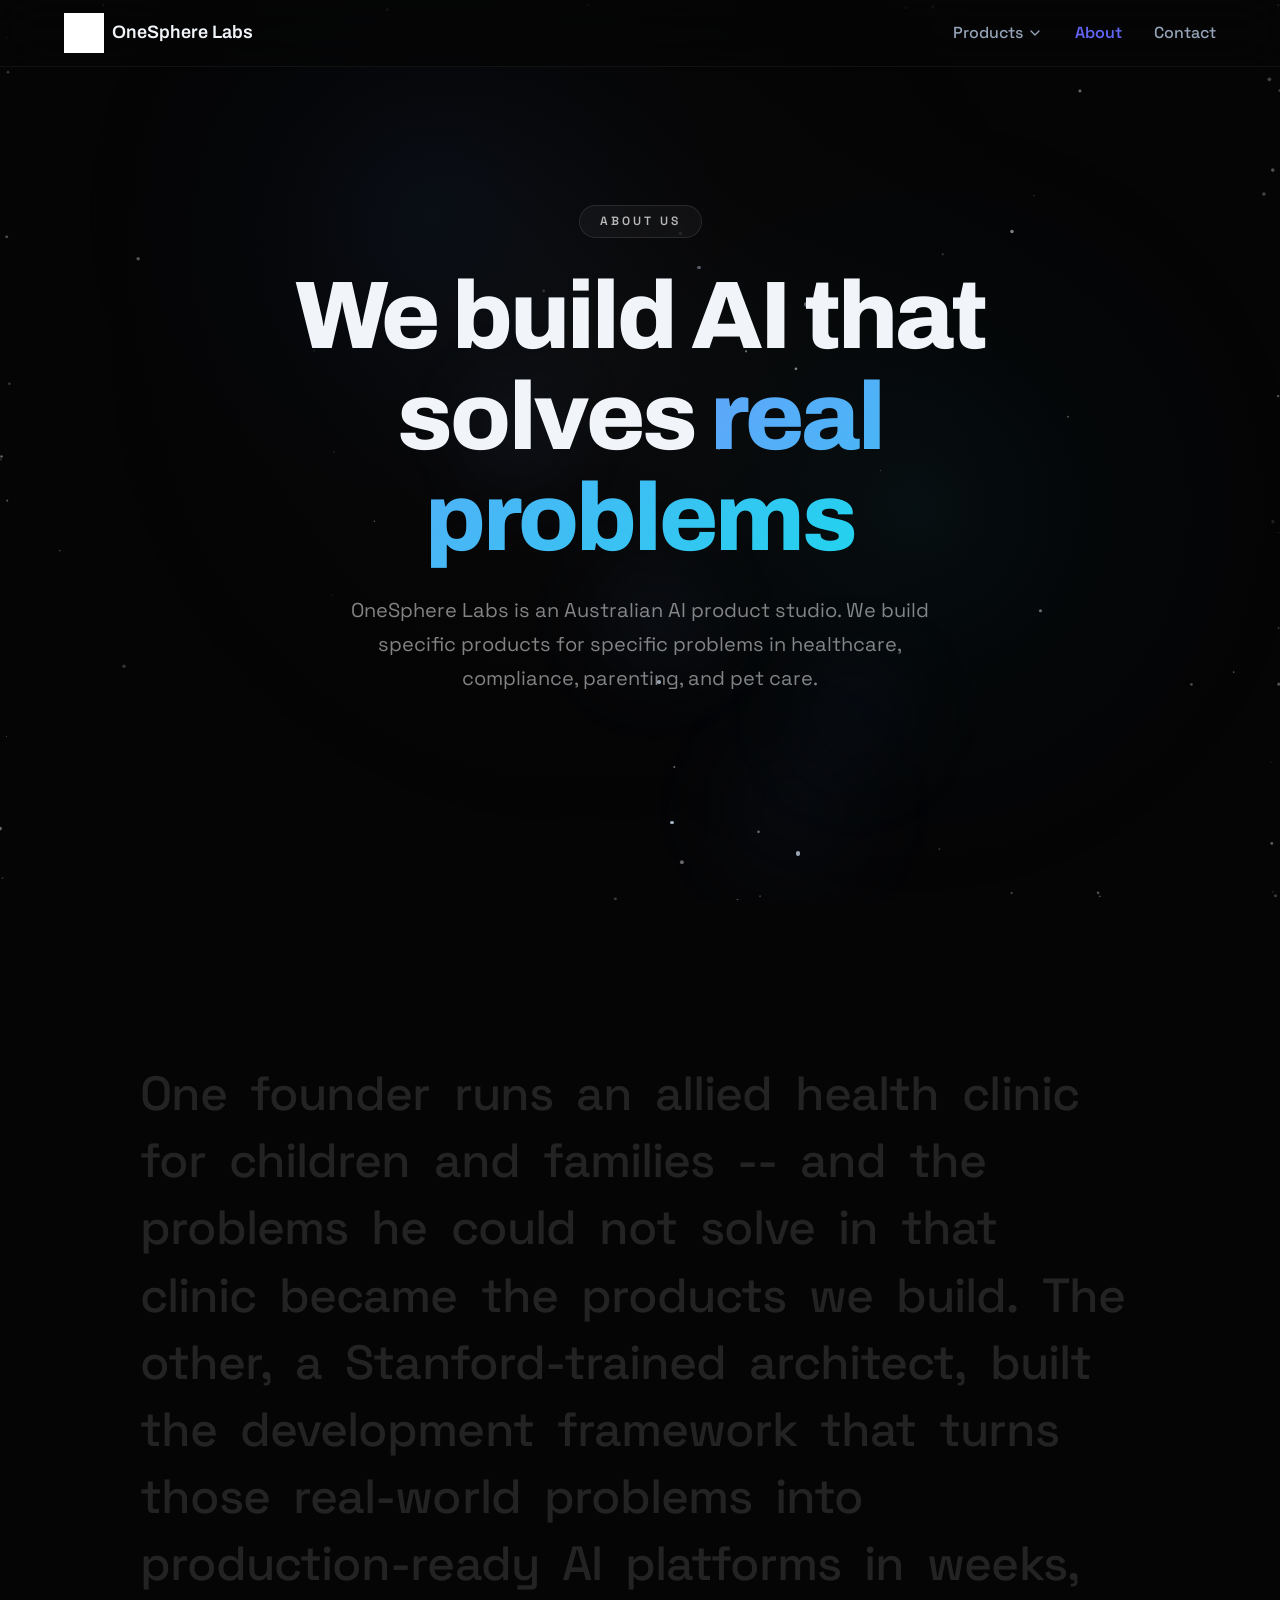
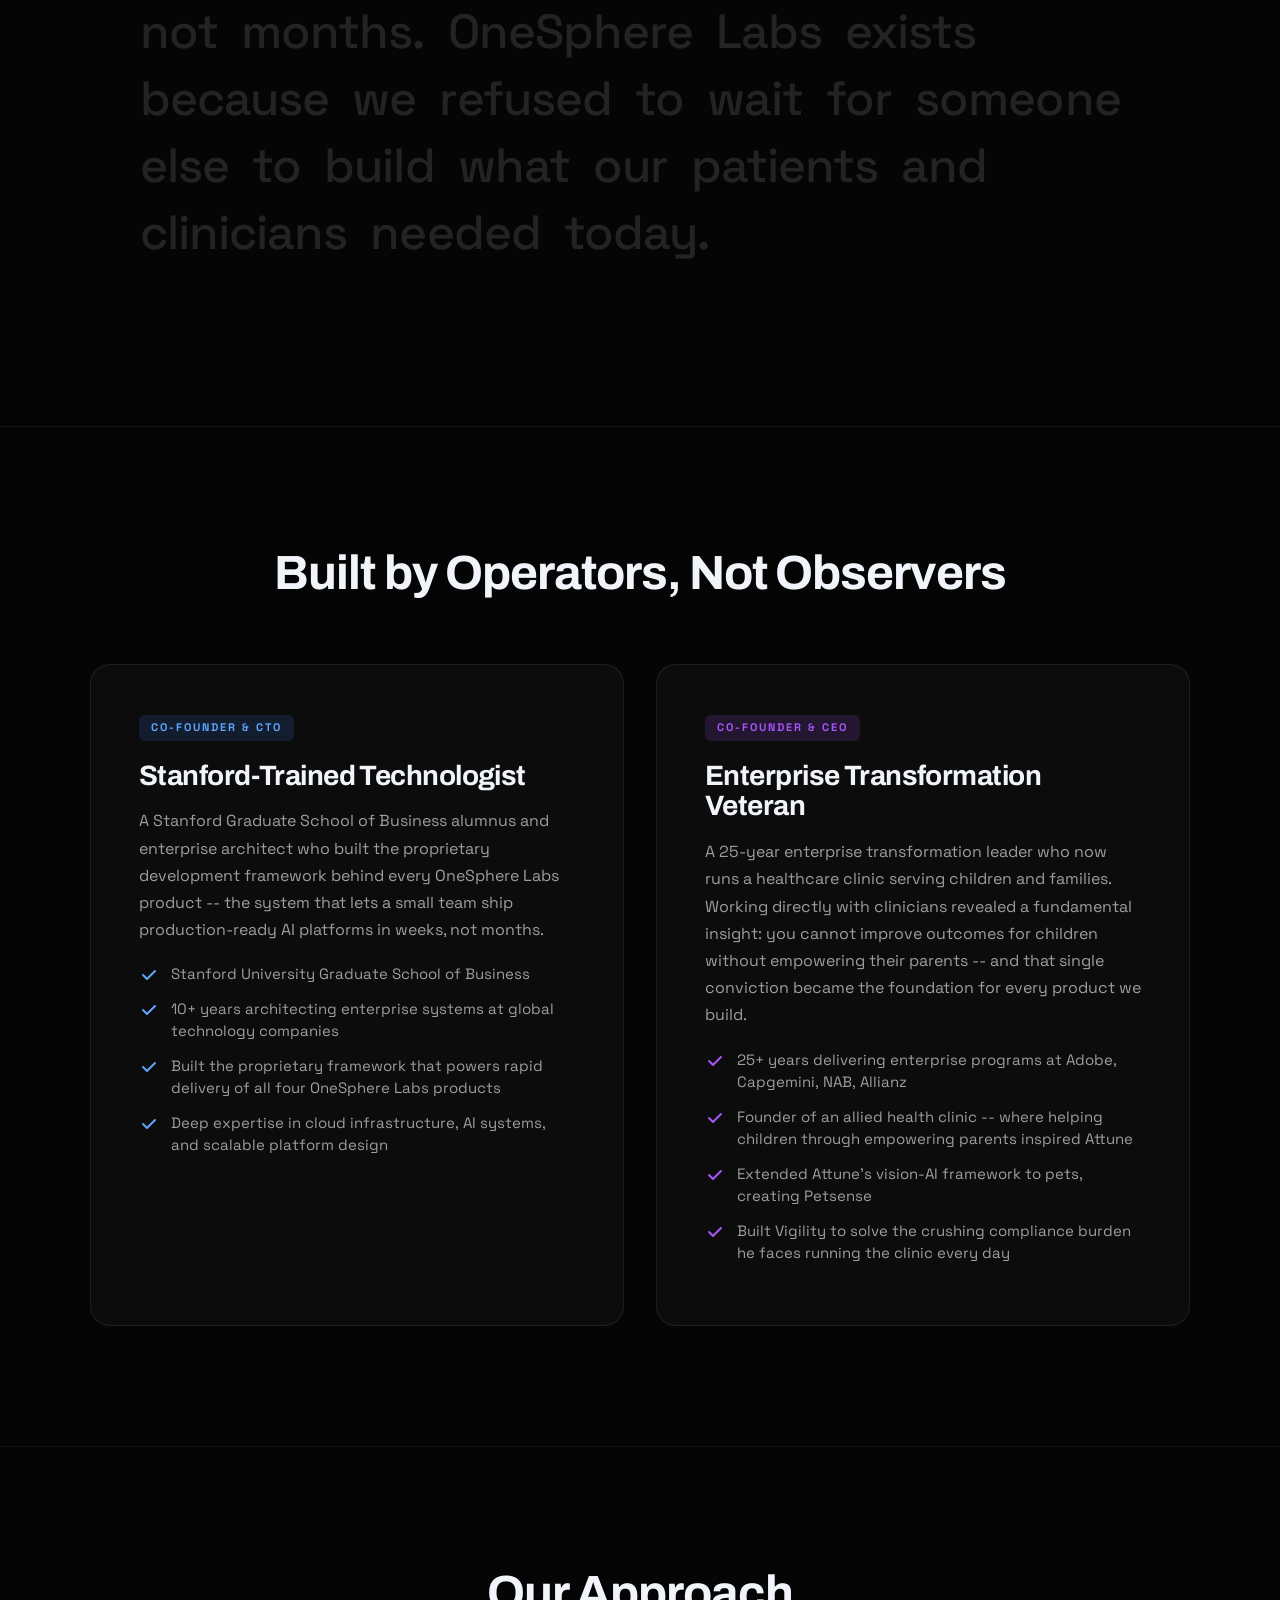
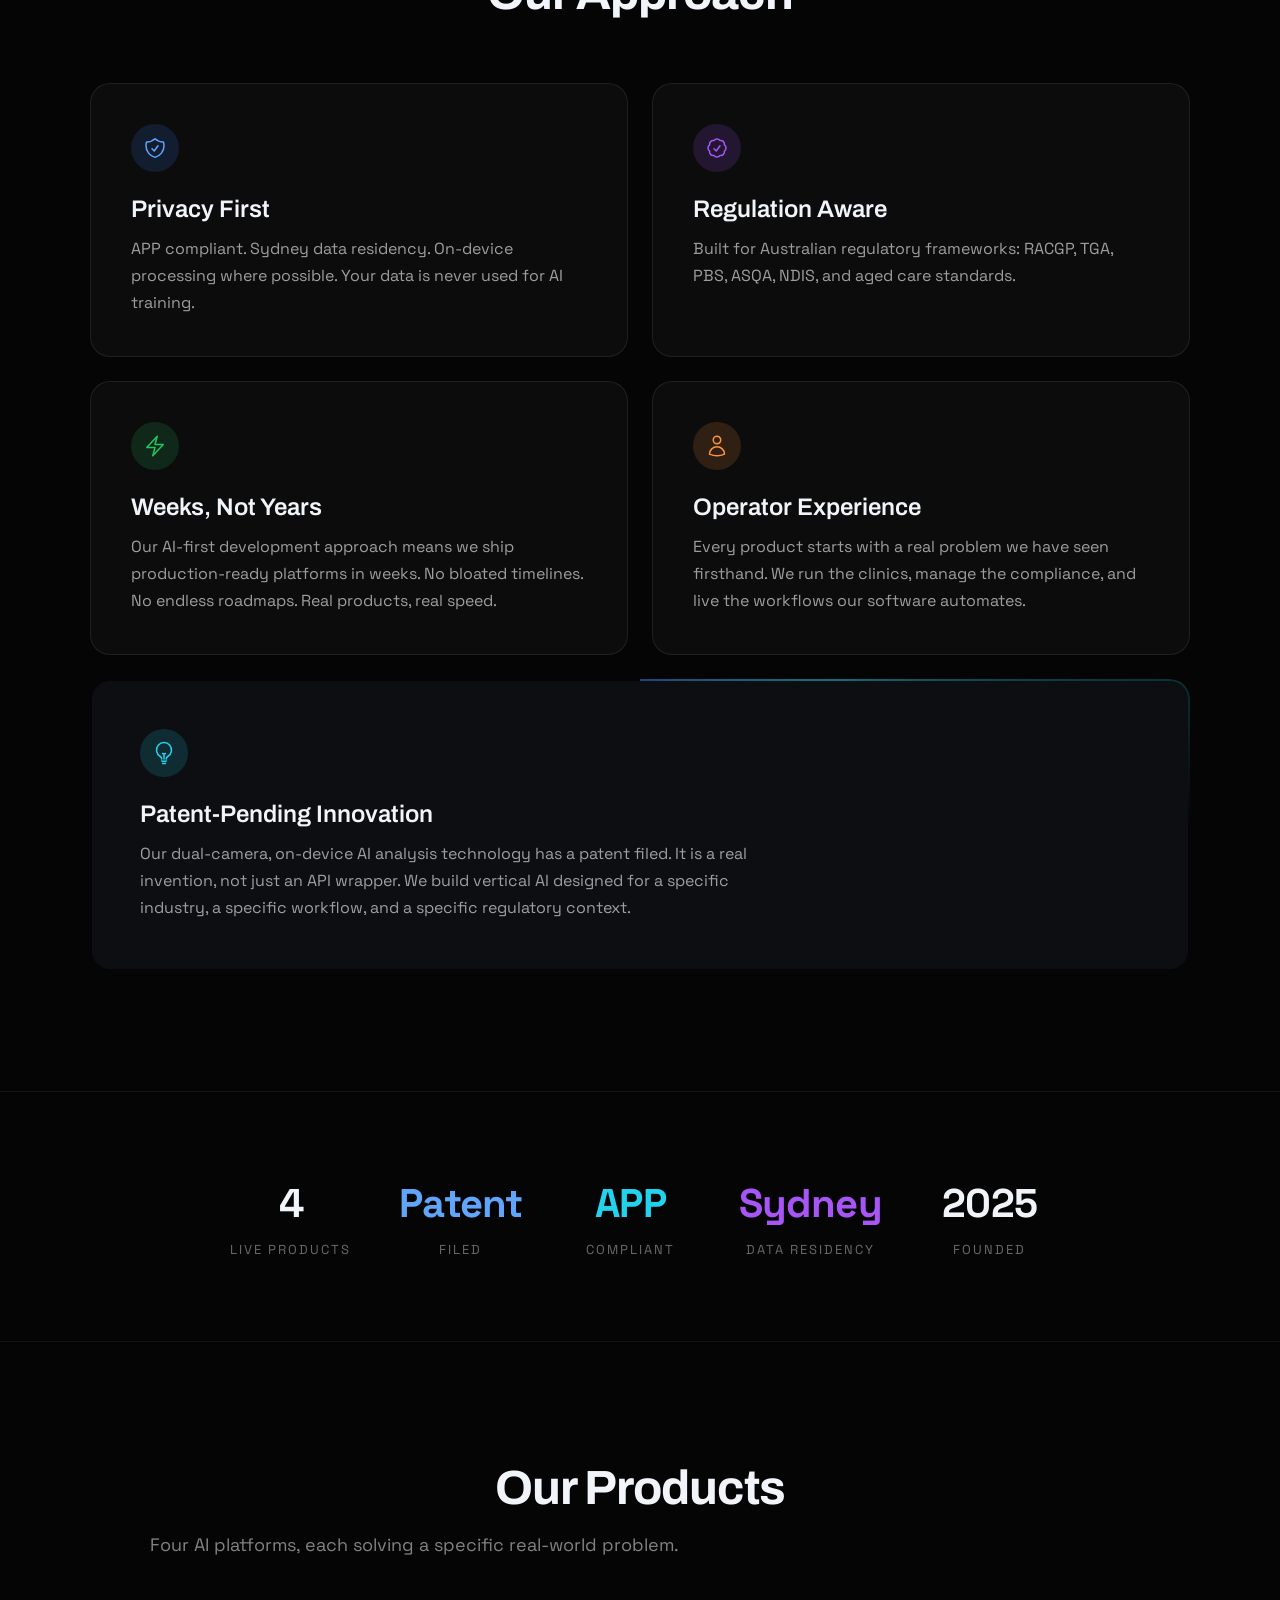
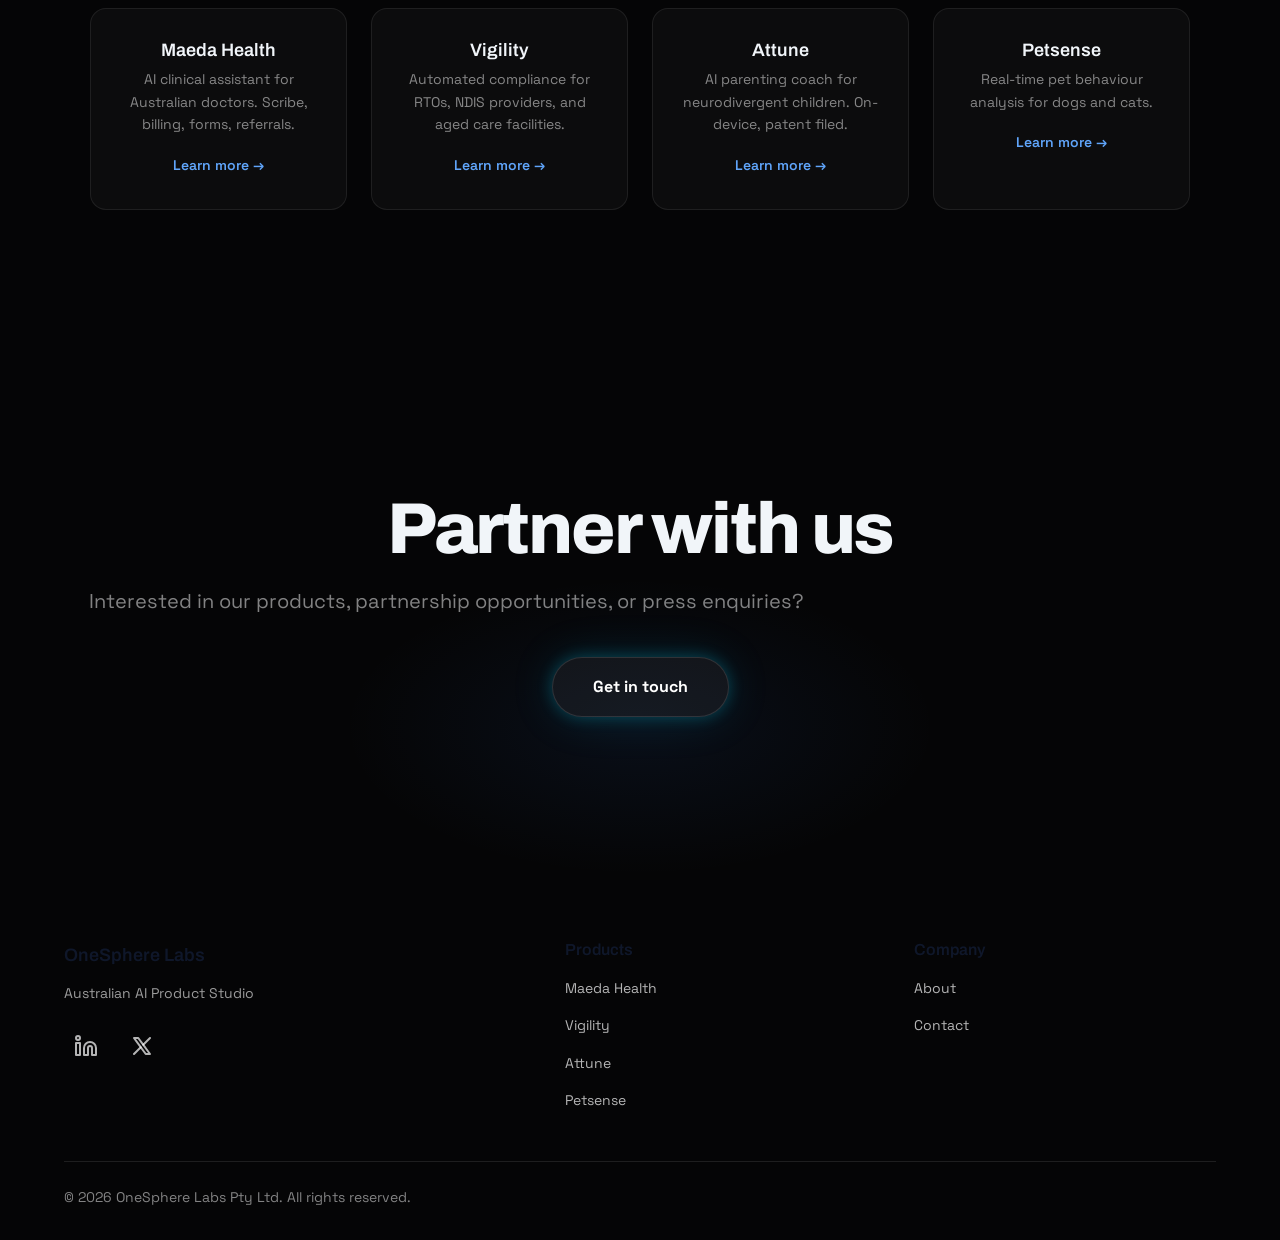
==== commit 2427d6a1: "content: Update founder bios and narrative with real origin stories Rewrite scroll narrative to cred" ====
--- a/about.html
+++ b/about.html
@@ -58,7 +58,7 @@
         <section class="spotlight-section">
             <div class="spotlight-container">
                 <p class="spotlight-text" id="spotlightText">
-                    Founded by a Stanford-trained technologist and a 25-year enterprise transformation veteran, OneSphere Labs combines deep architectural rigor with lived operator experience. We do not just guess what industries need. We run the clinics and operations that face these challenges daily. By leveraging advanced AI frameworks, we build production-ready platforms in weeks, not months or years.
+                    One founder runs an allied health clinic for children and families -- and the problems he could not solve in that clinic became the products we build. The other, a Stanford-trained architect, built the development framework that turns those real-world problems into production-ready AI platforms in weeks, not months. OneSphere Labs exists because we refused to wait for someone else to build what our patients and clinicians needed today.
                 </p>
             </div>
         </section>
@@ -75,7 +75,7 @@
                     <div class="card-inner">
                         <span class="founder-role tech">Co-Founder &amp; CTO</span>
                         <h3>Stanford-Trained Technologist</h3>
-                        <p style="color:rgba(255,255,255,0.6); font-size:16px; line-height:1.7; margin-bottom:16px;">A Stanford Graduate School of Business alumnus with over a decade of enterprise architecture experience, bringing deep technical rigor to every product we build.</p>
+                        <p style="color:rgba(255,255,255,0.6); font-size:16px; line-height:1.7; margin-bottom:16px;">A Stanford Graduate School of Business alumnus and enterprise architect who built the proprietary development framework behind every OneSphere Labs product -- the system that lets a small team ship production-ready AI platforms in weeks, not months.</p>
                         <ul class="credentials">
                             <li>
                                 <svg class="check" viewBox="0 0 20 20" fill="currentColor" style="color:#60a5fa;"><path fill-rule="evenodd" d="M16.707 5.293a1 1 0 010 1.414l-8 8a1 1 0 01-1.414 0l-4-4a1 1 0 011.414-1.414L8 12.586l7.293-7.293a1 1 0 011.414 0z" clip-rule="evenodd"/></svg>
@@ -83,15 +83,15 @@
                             </li>
                             <li>
                                 <svg class="check" viewBox="0 0 20 20" fill="currentColor" style="color:#60a5fa;"><path fill-rule="evenodd" d="M16.707 5.293a1 1 0 010 1.414l-8 8a1 1 0 01-1.414 0l-4-4a1 1 0 011.414-1.414L8 12.586l7.293-7.293a1 1 0 011.414 0z" clip-rule="evenodd"/></svg>
-                                10+ years as Enterprise Architect at global technology companies
+                                10+ years architecting enterprise systems at global technology companies
                             </li>
                             <li>
                                 <svg class="check" viewBox="0 0 20 20" fill="currentColor" style="color:#60a5fa;"><path fill-rule="evenodd" d="M16.707 5.293a1 1 0 010 1.414l-8 8a1 1 0 01-1.414 0l-4-4a1 1 0 011.414-1.414L8 12.586l7.293-7.293a1 1 0 011.414 0z" clip-rule="evenodd"/></svg>
-                                Software Architecture for IoT, digital transformation, and AI systems
+                                Built the proprietary framework that powers rapid delivery of all four OneSphere Labs products
                             </li>
                             <li>
                                 <svg class="check" viewBox="0 0 20 20" fill="currentColor" style="color:#60a5fa;"><path fill-rule="evenodd" d="M16.707 5.293a1 1 0 010 1.414l-8 8a1 1 0 01-1.414 0l-4-4a1 1 0 011.414-1.414L8 12.586l7.293-7.293a1 1 0 011.414 0z" clip-rule="evenodd"/></svg>
-                                Deep expertise in cloud infrastructure and scalable system design
+                                Deep expertise in cloud infrastructure, AI systems, and scalable platform design
                             </li>
                         </ul>
                     </div>
@@ -103,23 +103,23 @@
                     <div class="card-inner">
                         <span class="founder-role ops">Co-Founder &amp; CEO</span>
                         <h3>Enterprise Transformation Veteran</h3>
-                        <p style="color:rgba(255,255,255,0.6); font-size:16px; line-height:1.7; margin-bottom:16px;">A 25-year digital transformation leader who has delivered multi-million dollar programs at Australia's largest enterprises, and now runs the healthcare clinic that inspired our products.</p>
+                        <p style="color:rgba(255,255,255,0.6); font-size:16px; line-height:1.7; margin-bottom:16px;">A 25-year enterprise transformation leader who now runs a healthcare clinic serving children and families. Working directly with clinicians revealed a fundamental insight: you cannot improve outcomes for children without empowering their parents -- and that single conviction became the foundation for every product we build.</p>
                         <ul class="credentials">
                             <li>
                                 <svg class="check" viewBox="0 0 20 20" fill="currentColor" style="color:#a855f7;"><path fill-rule="evenodd" d="M16.707 5.293a1 1 0 010 1.414l-8 8a1 1 0 01-1.414 0l-4-4a1 1 0 011.414-1.414L8 12.586l7.293-7.293a1 1 0 011.414 0z" clip-rule="evenodd"/></svg>
-                                25+ years leading digital programs at Adobe, Capgemini, NAB, Allianz
+                                25+ years delivering enterprise programs at Adobe, Capgemini, NAB, Allianz
                             </li>
                             <li>
                                 <svg class="check" viewBox="0 0 20 20" fill="currentColor" style="color:#a855f7;"><path fill-rule="evenodd" d="M16.707 5.293a1 1 0 010 1.414l-8 8a1 1 0 01-1.414 0l-4-4a1 1 0 011.414-1.414L8 12.586l7.293-7.293a1 1 0 011.414 0z" clip-rule="evenodd"/></svg>
-                                Founder and Director of a live NDIS-registered allied health clinic
+                                Founder of an allied health clinic -- where helping children through empowering parents inspired Attune
                             </li>
                             <li>
                                 <svg class="check" viewBox="0 0 20 20" fill="currentColor" style="color:#a855f7;"><path fill-rule="evenodd" d="M16.707 5.293a1 1 0 010 1.414l-8 8a1 1 0 01-1.414 0l-4-4a1 1 0 011.414-1.414L8 12.586l7.293-7.293a1 1 0 011.414 0z" clip-rule="evenodd"/></svg>
-                                Master of Information Systems, Bachelor of Computer Science
+                                Extended Attune's vision-AI framework to pets, creating Petsense
                             </li>
                             <li>
                                 <svg class="check" viewBox="0 0 20 20" fill="currentColor" style="color:#a855f7;"><path fill-rule="evenodd" d="M16.707 5.293a1 1 0 010 1.414l-8 8a1 1 0 01-1.414 0l-4-4a1 1 0 011.414-1.414L8 12.586l7.293-7.293a1 1 0 011.414 0z" clip-rule="evenodd"/></svg>
-                                Builds from lived operator experience, not technology speculation
+                                Built Vigility to solve the crushing compliance burden he faces running the clinic every day
                             </li>
                         </ul>
                     </div>
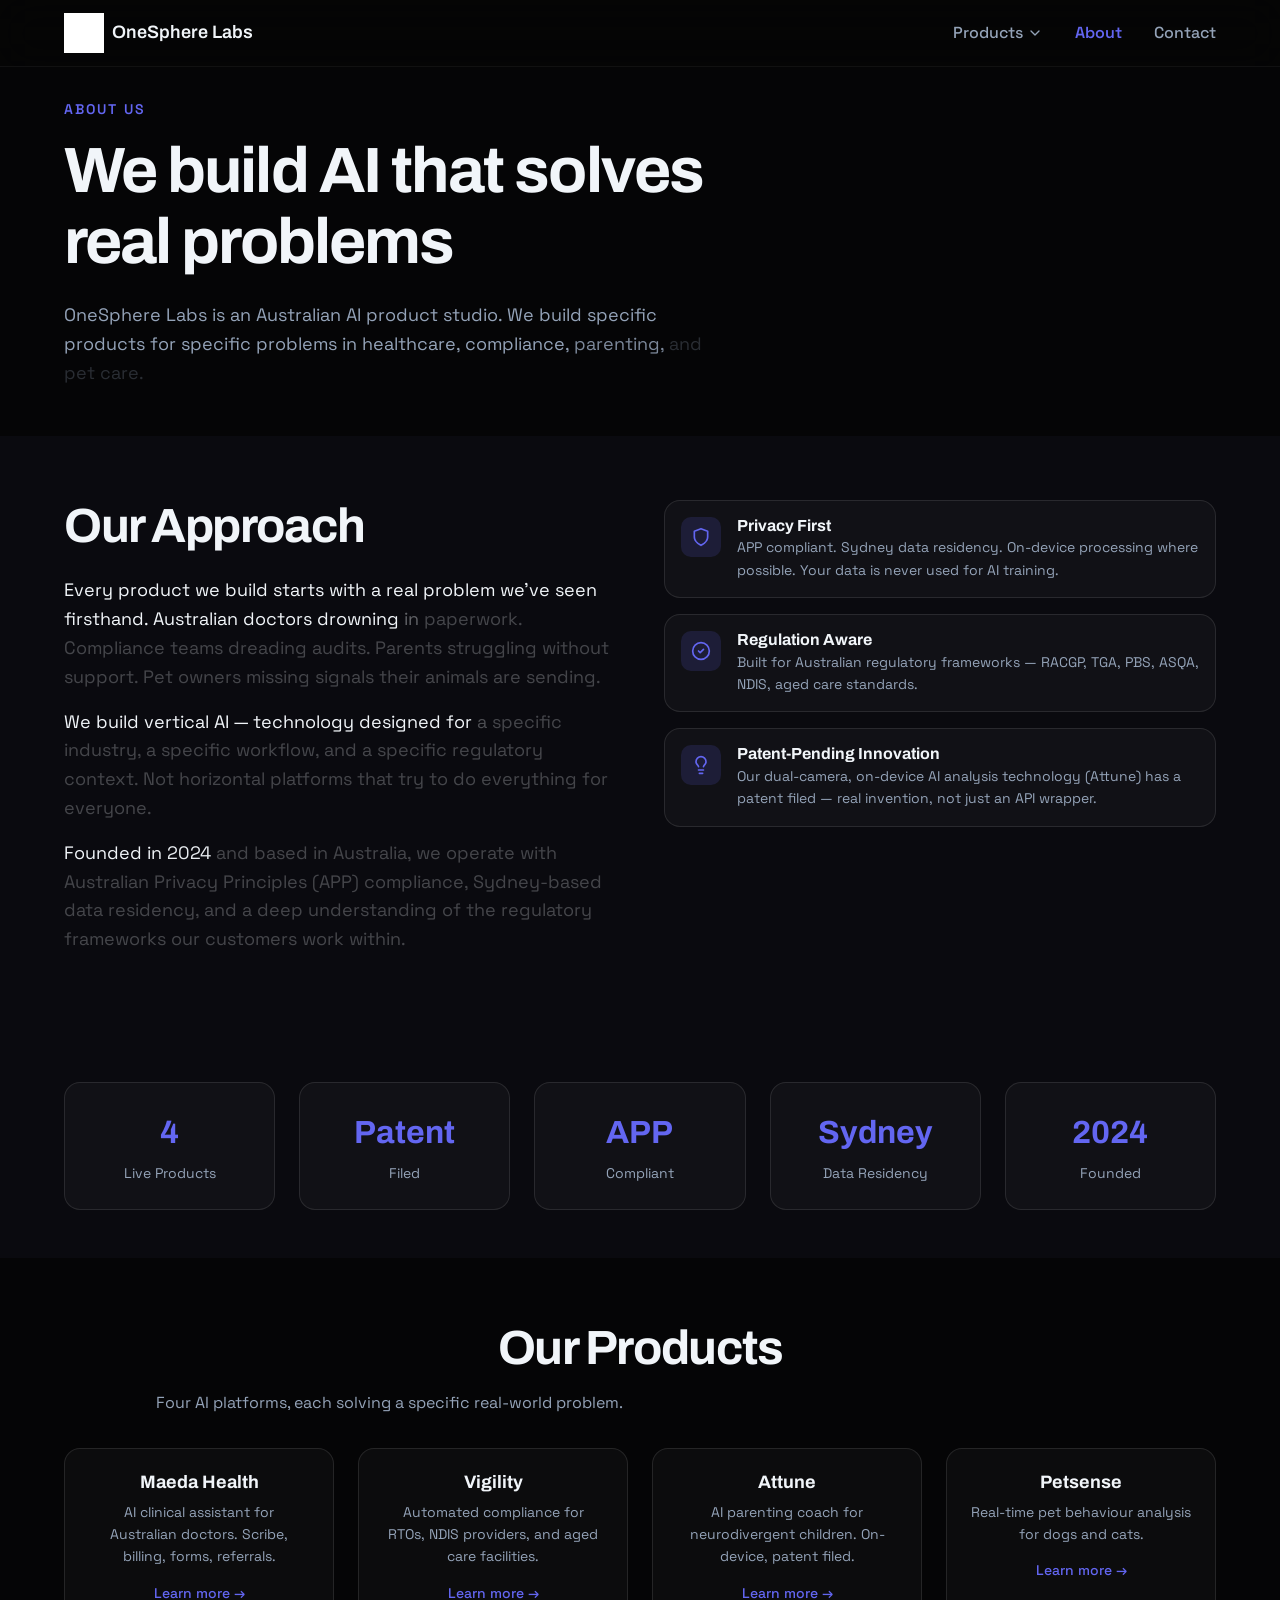
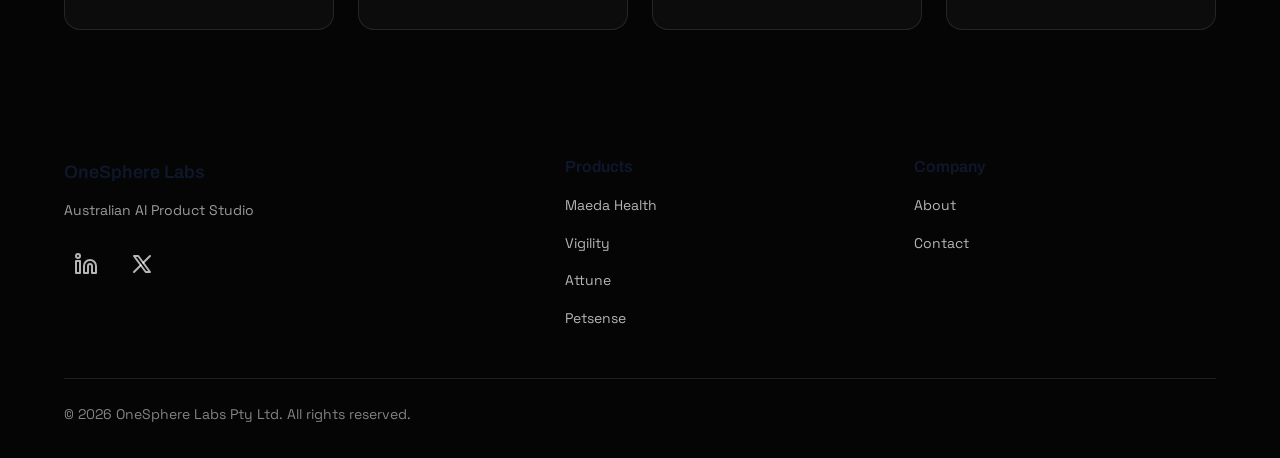
==== commit 923c41cb: "Merge pull request #1 from onesphereai/staging/website-redesign Website Redesign - Sprint 1 Critical" ====
--- a/about.html
+++ b/about.html
@@ -40,243 +40,64 @@
     </nav>
 
     <main id="main">
-        <!-- ==============================
-             1. CINEMATIC HERO
-             ============================== -->
-        <section class="hero">
-            <canvas id="heroCanvas" class="hero-canvas"></canvas>
-            <div class="hero-content">
-                <div class="hero-badge">About Us</div>
-                <h1>We build AI that solves <span class="accent">real problems</span></h1>
-                <p class="hero-subtitle">OneSphere Labs is an Australian AI product studio. We build specific products for specific problems in healthcare, compliance, parenting, and pet care.</p>
+      <section class="about-hero">
+        <div class="about-hero__container">
+          <span class="about-hero__eyebrow animate-on-scroll">About Us</span>
+          <h1 class="about-hero__title animate-on-scroll">We build AI that solves real problems</h1>
+          <p class="about-hero__description" data-word-spotlight>OneSphere Labs is an Australian AI product studio. We build specific products for specific problems in healthcare, compliance, parenting, and pet care.</p>
+        </div>
+      </section>
+
+      <section class="mission">
+        <div class="mission__container">
+          <div class="mission__grid">
+            <div class="mission__content">
+              <h2 class="animate-on-scroll">Our Approach</h2>
+              <p data-word-spotlight>Every product we build starts with a real problem we've seen firsthand. Australian doctors drowning in paperwork. Compliance teams dreading audits. Parents struggling without support. Pet owners missing signals their animals are sending.</p>
+              <p data-word-spotlight>We build vertical AI &mdash; technology designed for a specific industry, a specific workflow, and a specific regulatory context. Not horizontal platforms that try to do everything for everyone.</p>
+              <p data-word-spotlight>Founded in 2024 and based in Australia, we operate with Australian Privacy Principles (APP) compliance, Sydney-based data residency, and a deep understanding of the regulatory frameworks our customers work within.</p>
             </div>
-        </section>
+            <div class="mission__values animate-on-scroll" data-delay="100">
+              <div class="mission__value">
+                <div class="mission__value-icon"><svg width="20" height="20" viewBox="0 0 24 24" fill="none" stroke="currentColor" stroke-width="2" stroke-linecap="round" stroke-linejoin="round"><path d="M12 22s8-4 8-10V5l-8-3-8 3v7c0 6 8 10 8 10"/></svg></div>
+                <div><h4>Privacy First</h4><p>APP compliant. Sydney data residency. On-device processing where possible. Your data is never used for AI training.</p></div>
+              </div>
+              <div class="mission__value">
+                <div class="mission__value-icon"><svg width="20" height="20" viewBox="0 0 24 24" fill="none" stroke="currentColor" stroke-width="2" stroke-linecap="round" stroke-linejoin="round"><circle cx="12" cy="12" r="10"/><path d="m9 12 2 2 4-4"/></svg></div>
+                <div><h4>Regulation Aware</h4><p>Built for Australian regulatory frameworks &mdash; RACGP, TGA, PBS, ASQA, NDIS, aged care standards.</p></div>
+              </div>
+              <div class="mission__value">
+                <div class="mission__value-icon"><svg width="20" height="20" viewBox="0 0 24 24" fill="none" stroke="currentColor" stroke-width="2" stroke-linecap="round" stroke-linejoin="round"><path d="M15 14c.2-1 .7-1.7 1.5-2.5 1-.9 1.5-2.2 1.5-3.5A6 6 0 0 0 6 8c0 1 .2 2.2 1.5 3.5.7.7 1.3 1.5 1.5 2.5"/><path d="M9 18h6"/><path d="M10 22h4"/></svg></div>
+                <div><h4>Patent-Pending Innovation</h4><p>Our dual-camera, on-device AI analysis technology (Attune) has a patent filed &mdash; real invention, not just an API wrapper.</p></div>
+              </div>
+            </div>
+          </div>
+        </div>
+      </section>
 
-        <!-- ==============================
-             2. SCROLL-LINKED NARRATIVE
-             ============================== -->
-        <section class="spotlight-section">
-            <div class="spotlight-container">
-                <p class="spotlight-text" id="spotlightText">
-                    One founder runs an allied health clinic for children and families -- and the problems he could not solve in that clinic became the products we build. The other, a Stanford-trained architect, built the development framework that turns those real-world problems into production-ready AI platforms in weeks, not months. OneSphere Labs exists because we refused to wait for someone else to build what our patients and clinicians needed today.
-                </p>
-            </div>
-        </section>
+      <section class="about-stats">
+        <div class="about-stats__container">
+          <div class="about-stats__grid">
+            <div class="about-stat animate-on-scroll" data-delay="0"><span class="about-stat__number">4</span><span class="about-stat__label">Live Products</span></div>
+            <div class="about-stat animate-on-scroll" data-delay="50"><span class="about-stat__number">Patent</span><span class="about-stat__label">Filed</span></div>
+            <div class="about-stat animate-on-scroll" data-delay="100"><span class="about-stat__number">APP</span><span class="about-stat__label">Compliant</span></div>
+            <div class="about-stat animate-on-scroll" data-delay="150"><span class="about-stat__number">Sydney</span><span class="about-stat__label">Data Residency</span></div>
+            <div class="about-stat animate-on-scroll" data-delay="200"><span class="about-stat__number">2024</span><span class="about-stat__label">Founded</span></div>
+          </div>
+        </div>
+      </section>
 
-        <!-- ==============================
-             3. FOUNDERS SECTION
-             ============================== -->
-        <section class="founders-section">
-            <h2 class="section-title">Built by Operators, Not Observers</h2>
-            <div class="founders-grid">
-                <!-- Founder 1: Stanford Technologist -->
-                <div class="founder-card" data-glow>
-                    <div class="card-glow"></div>
-                    <div class="card-inner">
-                        <span class="founder-role tech">Co-Founder &amp; CTO</span>
-                        <h3>Stanford-Trained Technologist</h3>
-                        <p style="color:rgba(255,255,255,0.6); font-size:16px; line-height:1.7; margin-bottom:16px;">A Stanford Graduate School of Business alumnus and enterprise architect who built the proprietary development framework behind every OneSphere Labs product -- the system that lets a small team ship production-ready AI platforms in weeks, not months.</p>
-                        <ul class="credentials">
-                            <li>
-                                <svg class="check" viewBox="0 0 20 20" fill="currentColor" style="color:#60a5fa;"><path fill-rule="evenodd" d="M16.707 5.293a1 1 0 010 1.414l-8 8a1 1 0 01-1.414 0l-4-4a1 1 0 011.414-1.414L8 12.586l7.293-7.293a1 1 0 011.414 0z" clip-rule="evenodd"/></svg>
-                                Stanford University Graduate School of Business
-                            </li>
-                            <li>
-                                <svg class="check" viewBox="0 0 20 20" fill="currentColor" style="color:#60a5fa;"><path fill-rule="evenodd" d="M16.707 5.293a1 1 0 010 1.414l-8 8a1 1 0 01-1.414 0l-4-4a1 1 0 011.414-1.414L8 12.586l7.293-7.293a1 1 0 011.414 0z" clip-rule="evenodd"/></svg>
-                                10+ years architecting enterprise systems at global technology companies
-                            </li>
-                            <li>
-                                <svg class="check" viewBox="0 0 20 20" fill="currentColor" style="color:#60a5fa;"><path fill-rule="evenodd" d="M16.707 5.293a1 1 0 010 1.414l-8 8a1 1 0 01-1.414 0l-4-4a1 1 0 011.414-1.414L8 12.586l7.293-7.293a1 1 0 011.414 0z" clip-rule="evenodd"/></svg>
-                                Built the proprietary framework that powers rapid delivery of all four OneSphere Labs products
-                            </li>
-                            <li>
-                                <svg class="check" viewBox="0 0 20 20" fill="currentColor" style="color:#60a5fa;"><path fill-rule="evenodd" d="M16.707 5.293a1 1 0 010 1.414l-8 8a1 1 0 01-1.414 0l-4-4a1 1 0 011.414-1.414L8 12.586l7.293-7.293a1 1 0 011.414 0z" clip-rule="evenodd"/></svg>
-                                Deep expertise in cloud infrastructure, AI systems, and scalable platform design
-                            </li>
-                        </ul>
-                    </div>
-                </div>
-
-                <!-- Founder 2: Transformation Veteran -->
-                <div class="founder-card" data-glow>
-                    <div class="card-glow"></div>
-                    <div class="card-inner">
-                        <span class="founder-role ops">Co-Founder &amp; CEO</span>
-                        <h3>Enterprise Transformation Veteran</h3>
-                        <p style="color:rgba(255,255,255,0.6); font-size:16px; line-height:1.7; margin-bottom:16px;">A 25-year enterprise transformation leader who now runs a healthcare clinic serving children and families. Working directly with clinicians revealed a fundamental insight: you cannot improve outcomes for children without empowering their parents -- and that single conviction became the foundation for every product we build.</p>
-                        <ul class="credentials">
-                            <li>
-                                <svg class="check" viewBox="0 0 20 20" fill="currentColor" style="color:#a855f7;"><path fill-rule="evenodd" d="M16.707 5.293a1 1 0 010 1.414l-8 8a1 1 0 01-1.414 0l-4-4a1 1 0 011.414-1.414L8 12.586l7.293-7.293a1 1 0 011.414 0z" clip-rule="evenodd"/></svg>
-                                25+ years delivering enterprise programs at Adobe, Capgemini, NAB, Allianz
-                            </li>
-                            <li>
-                                <svg class="check" viewBox="0 0 20 20" fill="currentColor" style="color:#a855f7;"><path fill-rule="evenodd" d="M16.707 5.293a1 1 0 010 1.414l-8 8a1 1 0 01-1.414 0l-4-4a1 1 0 011.414-1.414L8 12.586l7.293-7.293a1 1 0 011.414 0z" clip-rule="evenodd"/></svg>
-                                Founder of an allied health clinic -- where helping children through empowering parents inspired Attune
-                            </li>
-                            <li>
-                                <svg class="check" viewBox="0 0 20 20" fill="currentColor" style="color:#a855f7;"><path fill-rule="evenodd" d="M16.707 5.293a1 1 0 010 1.414l-8 8a1 1 0 01-1.414 0l-4-4a1 1 0 011.414-1.414L8 12.586l7.293-7.293a1 1 0 011.414 0z" clip-rule="evenodd"/></svg>
-                                Extended Attune's vision-AI framework to pets, creating Petsense
-                            </li>
-                            <li>
-                                <svg class="check" viewBox="0 0 20 20" fill="currentColor" style="color:#a855f7;"><path fill-rule="evenodd" d="M16.707 5.293a1 1 0 010 1.414l-8 8a1 1 0 01-1.414 0l-4-4a1 1 0 011.414-1.414L8 12.586l7.293-7.293a1 1 0 011.414 0z" clip-rule="evenodd"/></svg>
-                                Built Vigility to solve the crushing compliance burden he faces running the clinic every day
-                            </li>
-                        </ul>
-                    </div>
-                </div>
-            </div>
-        </section>
-
-        <!-- ==============================
-             4. BENTO GRID: OUR APPROACH
-             ============================== -->
-        <section class="bento-section">
-            <h2 class="section-title">Our Approach</h2>
-            <div class="bento-grid">
-                <!-- Card 1: Privacy First -->
-                <div class="bento-card" data-glow>
-                    <div class="card-glow"></div>
-                    <div class="card-inner">
-                        <div class="icon-circle icon-blue">
-                            <svg xmlns="http://www.w3.org/2000/svg" fill="none" viewBox="0 0 24 24" stroke-width="1.5" stroke="currentColor"><path stroke-linecap="round" stroke-linejoin="round" d="M9 12.75L11.25 15 15 9.75m-3-7.036A11.959 11.959 0 013.598 6 11.99 11.99 0 003 9.749c0 5.592 3.824 10.29 9 11.623 5.176-1.332 9-6.03 9-11.622 0-1.31-.21-2.571-.598-3.751h-.152c-3.196 0-6.1-1.248-8.25-3.285z"/></svg>
-                        </div>
-                        <h3>Privacy First</h3>
-                        <p>APP compliant. Sydney data residency. On-device processing where possible. Your data is never used for AI training.</p>
-                    </div>
-                </div>
-
-                <!-- Card 2: Regulation Aware -->
-                <div class="bento-card" data-glow>
-                    <div class="card-glow"></div>
-                    <div class="card-inner">
-                        <div class="icon-circle icon-purple">
-                            <svg xmlns="http://www.w3.org/2000/svg" fill="none" viewBox="0 0 24 24" stroke-width="1.5" stroke="currentColor"><path stroke-linecap="round" stroke-linejoin="round" d="M9 12.75L11.25 15 15 9.75M21 12c0 1.268-.63 2.39-1.593 3.068a3.745 3.745 0 01-1.043 3.296 3.745 3.745 0 01-3.296 1.043A3.745 3.745 0 0112 21c-1.268 0-2.39-.63-3.068-1.593a3.746 3.746 0 01-3.296-1.043 3.745 3.745 0 01-1.043-3.296A3.745 3.745 0 013 12c0-1.268.63-2.39 1.593-3.068a3.745 3.745 0 011.043-3.296 3.746 3.746 0 013.296-1.043A3.746 3.746 0 0112 3c1.268 0 2.39.63 3.068 1.593a3.746 3.746 0 013.296 1.043 3.746 3.746 0 011.043 3.296A3.745 3.745 0 0121 12z"/></svg>
-                        </div>
-                        <h3>Regulation Aware</h3>
-                        <p>Built for Australian regulatory frameworks: RACGP, TGA, PBS, ASQA, NDIS, and aged care standards.</p>
-                    </div>
-                </div>
-
-                <!-- Card 3: Weeks Not Years -->
-                <div class="bento-card" data-glow>
-                    <div class="card-glow"></div>
-                    <div class="card-inner">
-                        <div class="icon-circle icon-green">
-                            <svg xmlns="http://www.w3.org/2000/svg" fill="none" viewBox="0 0 24 24" stroke-width="1.5" stroke="currentColor"><path stroke-linecap="round" stroke-linejoin="round" d="M3.75 13.5l10.5-11.25L12 10.5h8.25L9.75 21.75 12 13.5H3.75z"/></svg>
-                        </div>
-                        <h3>Weeks, Not Years</h3>
-                        <p>Our AI-first development approach means we ship production-ready platforms in weeks. No bloated timelines. No endless roadmaps. Real products, real speed.</p>
-                    </div>
-                </div>
-
-                <!-- Card 4: Operator Experience -->
-                <div class="bento-card" data-glow>
-                    <div class="card-glow"></div>
-                    <div class="card-inner">
-                        <div class="icon-circle icon-orange">
-                            <svg xmlns="http://www.w3.org/2000/svg" fill="none" viewBox="0 0 24 24" stroke-width="1.5" stroke="currentColor"><path stroke-linecap="round" stroke-linejoin="round" d="M15.75 6a3.75 3.75 0 11-7.5 0 3.75 3.75 0 017.5 0zM4.501 20.118a7.5 7.5 0 0114.998 0A17.933 17.933 0 0112 21.75c-2.676 0-5.216-.584-7.499-1.632z"/></svg>
-                        </div>
-                        <h3>Operator Experience</h3>
-                        <p>Every product starts with a real problem we have seen firsthand. We run the clinics, manage the compliance, and live the workflows our software automates.</p>
-                    </div>
-                </div>
-
-                <!-- Card 5: Patent-Pending Innovation (Full Width, Animated Border) -->
-                <div class="bento-card animated-border full-width">
-                    <div class="animated-border-wrap">
-                        <div class="animated-border-inner">
-                            <div class="icon-circle icon-cyan">
-                                <svg xmlns="http://www.w3.org/2000/svg" fill="none" viewBox="0 0 24 24" stroke-width="1.5" stroke="currentColor"><path stroke-linecap="round" stroke-linejoin="round" d="M12 18v-5.25m0 0a6.01 6.01 0 001.5-.189m-1.5.189a6.01 6.01 0 01-1.5-.189m3.75 7.478a12.06 12.06 0 01-4.5 0m3.75 2.383a14.406 14.406 0 01-3 0M14.25 18v-.192c0-.983.658-1.82 1.508-2.316a7.5 7.5 0 10-7.516 0c.85.496 1.508 1.333 1.508 2.316V18"/></svg>
-                            </div>
-                            <h3>Patent-Pending Innovation</h3>
-                            <p>Our dual-camera, on-device AI analysis technology has a patent filed. It is a real invention, not just an API wrapper. We build vertical AI designed for a specific industry, a specific workflow, and a specific regulatory context.</p>
-                        </div>
-                    </div>
-                </div>
-            </div>
-        </section>
-
-        <!-- ==============================
-             5. STATS BAR
-             ============================== -->
-        <section class="stats-section">
-            <div class="stats-row">
-                <div class="stat-item">
-                    <div class="stat-value">4</div>
-                    <div class="stat-label">Live Products</div>
-                </div>
-                <div class="stat-item">
-                    <div class="stat-value stat-blue">Patent</div>
-                    <div class="stat-label">Filed</div>
-                </div>
-                <div class="stat-item">
-                    <div class="stat-value stat-cyan">APP</div>
-                    <div class="stat-label">Compliant</div>
-                </div>
-                <div class="stat-item">
-                    <div class="stat-value stat-purple">Sydney</div>
-                    <div class="stat-label">Data Residency</div>
-                </div>
-                <div class="stat-item">
-                    <div class="stat-value">2025</div>
-                    <div class="stat-label">Founded</div>
-                </div>
-            </div>
-        </section>
-
-        <!-- ==============================
-             6. OUR PRODUCTS
-             ============================== -->
-        <section class="products-section">
-            <h2 class="section-title">Our Products</h2>
-            <p style="text-align:center; color:rgba(255,255,255,0.5); font-size:18px; margin-top:-48px; margin-bottom:48px;">Four AI platforms, each solving a specific real-world problem.</p>
-            <div class="products-grid">
-                <a href="/products/maeda-health.html" class="product-card" data-glow>
-                    <div class="card-glow"></div>
-                    <div class="card-inner">
-                        <h4>Maeda Health</h4>
-                        <p>AI clinical assistant for Australian doctors. Scribe, billing, forms, referrals.</p>
-                        <span class="product-link">Learn more &rarr;</span>
-                    </div>
-                </a>
-                <a href="/products/vigility.html" class="product-card" data-glow>
-                    <div class="card-glow"></div>
-                    <div class="card-inner">
-                        <h4>Vigility</h4>
-                        <p>Automated compliance for RTOs, NDIS providers, and aged care facilities.</p>
-                        <span class="product-link">Learn more &rarr;</span>
-                    </div>
-                </a>
-                <a href="/products/attune.html" class="product-card" data-glow>
-                    <div class="card-glow"></div>
-                    <div class="card-inner">
-                        <h4>Attune</h4>
-                        <p>AI parenting coach for neurodivergent children. On-device, patent filed.</p>
-                        <span class="product-link">Learn more &rarr;</span>
-                    </div>
-                </a>
-                <a href="/products/petsense.html" class="product-card" data-glow>
-                    <div class="card-glow"></div>
-                    <div class="card-inner">
-                        <h4>Petsense</h4>
-                        <p>Real-time pet behaviour analysis for dogs and cats.</p>
-                        <span class="product-link">Learn more &rarr;</span>
-                    </div>
-                </a>
-            </div>
-        </section>
-
-        <!-- ==============================
-             7. CINEMATIC CTA
-             ============================== -->
-        <section class="cta-section">
-            <h2>Partner with us</h2>
-            <p>Interested in our products, partnership opportunities, or press enquiries?</p>
-            <a href="/contact.html" class="btn-glow">
-                <div class="glow-bg"></div>
-                <span>Get in touch</span>
-            </a>
-        </section>
+      <section class="about-products">
+        <div class="about-products__container">
+          <div class="about-products__header animate-on-scroll"><h2>Our Products</h2><p>Four AI platforms, each solving a specific real-world problem.</p></div>
+          <div class="about-products__grid">
+            <a href="/products/maeda-health.html" class="about-product-card animate-on-scroll" data-delay="0"><h3>Maeda Health</h3><p>AI clinical assistant for Australian doctors. Scribe, billing, forms, referrals.</p><span>Learn more &rarr;</span></a>
+            <a href="/products/vigility.html" class="about-product-card animate-on-scroll" data-delay="50"><h3>Vigility</h3><p>Automated compliance for RTOs, NDIS providers, and aged care facilities.</p><span>Learn more &rarr;</span></a>
+            <a href="/products/attune.html" class="about-product-card animate-on-scroll" data-delay="100"><h3>Attune</h3><p>AI parenting coach for neurodivergent children. On-device, patent filed.</p><span>Learn more &rarr;</span></a>
+            <a href="/products/petsense.html" class="about-product-card animate-on-scroll" data-delay="150"><h3>Petsense</h3><p>Real-time pet behaviour analysis for dogs and cats.</p><span>Learn more &rarr;</span></a>
+          </div>
+        </div>
+      </section>
     </main>
 
     <footer class="footer" role="contentinfo">
@@ -294,140 +115,9 @@
         <div class="footer__bottom"><p>&copy; 2026 OneSphere Labs Pty Ltd. All rights reserved.</p></div>
       </div>
     </footer>
-
     <script src="/js/nav.js"></script>
     <script src="/js/animations.js"></script>
     <script src="/js/spotlight.js?v=3"></script>
     <script src="/js/glow.js"></script>
-    <script>
-    (function() {
-        'use strict';
-
-        // ---- 1. HERO LIGHT BEAM CANVAS ----
-        const canvas = document.getElementById('heroCanvas');
-        if (canvas) {
-            const ctx = canvas.getContext('2d');
-            let w, h, particles = [], beams = [];
-
-            function resize() {
-                w = canvas.width = canvas.offsetWidth;
-                h = canvas.height = canvas.offsetHeight;
-            }
-            resize();
-            window.addEventListener('resize', resize);
-
-            // Create particles
-            for (let i = 0; i < 60; i++) {
-                particles.push({
-                    x: Math.random() * 2000,
-                    y: Math.random() * 1200,
-                    r: Math.random() * 1.5 + 0.5,
-                    a: Math.random() * 0.4 + 0.1,
-                    dx: (Math.random() - 0.5) * 0.3,
-                    dy: (Math.random() - 0.5) * 0.3,
-                });
-            }
-
-            // Create soft light beams
-            beams = [
-                { x: w * 0.3, y: h * 0.2, radius: 350, color: 'rgba(59,130,246,0.06)', phase: 0 },
-                { x: w * 0.7, y: h * 0.6, radius: 400, color: 'rgba(34,211,238,0.05)', phase: 2 },
-                { x: w * 0.5, y: h * 0.4, radius: 500, color: 'rgba(255,255,255,0.03)', phase: 4 },
-            ];
-
-            function drawFrame(t) {
-                ctx.clearRect(0, 0, w, h);
-
-                // Draw soft atmospheric glow beams
-                beams.forEach(b => {
-                    const ox = Math.sin(t * 0.0003 + b.phase) * 60;
-                    const oy = Math.cos(t * 0.0002 + b.phase) * 40;
-                    const grad = ctx.createRadialGradient(b.x + ox, b.y + oy, 0, b.x + ox, b.y + oy, b.radius);
-                    grad.addColorStop(0, b.color);
-                    grad.addColorStop(1, 'transparent');
-                    ctx.fillStyle = grad;
-                    ctx.fillRect(0, 0, w, h);
-                });
-
-                // Draw particles
-                particles.forEach(p => {
-                    p.x += p.dx;
-                    p.y += p.dy;
-                    if (p.x < 0) p.x = w;
-                    if (p.x > w) p.x = 0;
-                    if (p.y < 0) p.y = h;
-                    if (p.y > h) p.y = 0;
-                    ctx.beginPath();
-                    ctx.arc(p.x, p.y, p.r, 0, Math.PI * 2);
-                    ctx.fillStyle = `rgba(255,255,255,${p.a})`;
-                    ctx.fill();
-                });
-
-                requestAnimationFrame(drawFrame);
-            }
-            requestAnimationFrame(drawFrame);
-        }
-
-        // ---- 2. SCROLL-LINKED WORD SPOTLIGHT ----
-        const spotlightEl = document.getElementById('spotlightText');
-        if (spotlightEl) {
-            const text = spotlightEl.textContent.trim();
-            const words = text.split(/\s+/);
-            spotlightEl.innerHTML = words.map(w => `<span class="word">${w}</span>`).join(' ');
-
-            const wordSpans = spotlightEl.querySelectorAll('.word');
-
-            function updateSpotlight() {
-                const rect = spotlightEl.getBoundingClientRect();
-                const viewH = window.innerHeight;
-                // Progress: 0 when section enters viewport, 1 when it leaves
-                const start = viewH * 0.8;
-                const end = -rect.height * 0.3;
-                const progress = Math.max(0, Math.min(1, (start - rect.top) / (start - end)));
-                const litCount = Math.floor(progress * wordSpans.length);
-
-                wordSpans.forEach((span, i) => {
-                    span.classList.toggle('lit', i < litCount);
-                });
-            }
-            window.addEventListener('scroll', updateSpotlight, { passive: true });
-            updateSpotlight();
-        }
-
-        // ---- 3. MOUSE-TRACKING GLOW ON CARDS ----
-        document.querySelectorAll('[data-glow]').forEach(card => {
-            const glow = card.querySelector('.card-glow');
-            if (!glow) return;
-            card.addEventListener('mousemove', e => {
-                const rect = card.getBoundingClientRect();
-                const x = e.clientX - rect.left;
-                const y = e.clientY - rect.top;
-                glow.style.background = `radial-gradient(circle at ${x}px ${y}px, rgba(255,255,255,0.08) 0%, transparent 50%)`;
-                glow.style.opacity = '1';
-            });
-            card.addEventListener('mouseleave', () => {
-                glow.style.opacity = '0';
-            });
-        });
-
-        // ---- 4. INTERSECTION OBSERVER FOR FADE-IN ----
-        const observer = new IntersectionObserver((entries) => {
-            entries.forEach(entry => {
-                if (entry.isIntersecting) {
-                    entry.target.style.opacity = '1';
-                    entry.target.style.transform = 'translateY(0)';
-                }
-            });
-        }, { threshold: 0.1 });
-
-        document.querySelectorAll('.bento-card, .founder-card, .product-card, .stat-item').forEach(el => {
-            el.style.opacity = '0';
-            el.style.transform = 'translateY(30px)';
-            el.style.transition = 'opacity 0.6s ease, transform 0.6s ease';
-            observer.observe(el);
-        });
-
-    })();
-    </script>
 </body>
 </html>
--- a/css/base.css
+++ b/css/base.css
@@ -91,23 +91,22 @@
   padding: var(--space-16) 0;
 }
 
-/* Buttons — Large pill with cinematic glow */
+/* Buttons — Pill shaped with glow */
 .btn {
   display: inline-flex;
   align-items: center;
   justify-content: center;
   gap: var(--space-2);
-  padding: 18px 44px;
+  padding: var(--space-3) var(--space-6);
   font-family: var(--font-body);
-  font-size: 1.125rem;
-  font-weight: 600;
-  letter-spacing: 0.02em;
+  font-size: var(--text-sm);
+  font-weight: 500;
   line-height: 1;
   border: 2px solid transparent;
   border-radius: var(--btn-radius);
   cursor: pointer;
-  transition: all var(--duration-slow) var(--ease-out);
-  min-height: 58px;
+  transition: all var(--duration-normal) var(--ease-out);
+  min-height: 44px;
   text-decoration: none;
 }
 
@@ -116,21 +115,16 @@
   outline-offset: var(--ring-offset);
 }
 
-/* Primary CTA — indigo with dramatic glow */
 .btn-primary {
   background-color: var(--primary);
   color: white;
   border-color: var(--primary);
-  font-weight: 700;
 }
 
 .btn-primary:hover {
   background-color: var(--primary-hover);
   border-color: var(--primary-hover);
-  box-shadow:
-    0 0 20px rgba(99, 102, 241, 0.6),
-    0 0 50px rgba(99, 102, 241, 0.3),
-    0 0 100px rgba(99, 102, 241, 0.15);
+  box-shadow: 0 0 20px var(--glow-primary);
 }
 
 .btn-secondary {
@@ -142,24 +136,18 @@
 .btn-secondary:hover {
   border-color: var(--border-hover);
   background-color: var(--glass-bg);
-  box-shadow: 0 0 20px rgba(255, 255, 255, 0.06);
-}
-
-/* CTA variant — cyan/teal accent with dramatic glow */
+}
+
 .btn-cta {
   background-color: var(--cta);
   color: var(--cta-text);
   border-color: var(--cta);
-  font-weight: 700;
 }
 
 .btn-cta:hover {
   background-color: var(--cta-hover);
   border-color: var(--cta-hover);
-  box-shadow:
-    0 0 20px rgba(6, 182, 212, 0.6),
-    0 0 50px rgba(6, 182, 212, 0.3),
-    0 0 100px rgba(6, 182, 212, 0.15);
+  box-shadow: 0 0 20px var(--glow-accent), 0 0 60px rgba(6, 182, 212, 0.15);
 }
 
 /* Focus ring utility */
--- a/css/effects.css
+++ b/css/effects.css
@@ -286,23 +286,16 @@
 
 .glow-inner {
   position: absolute;
-  width: 250px;
-  height: 250px;
-  background: radial-gradient(
-    circle closest-side,
-    rgba(255, 255, 255, 0.95) 0%,
-    rgba(255, 255, 255, 0.5) 25%,
-    rgba(255, 255, 255, 0.15) 50%,
-    transparent 100%
-  );
+  width: 120px;
+  height: 120px;
+  background: radial-gradient(circle closest-side, rgba(255, 255, 255, 0.8), transparent);
   border-radius: 50%;
   transform: translate(-50%, -50%);
   opacity: 0;
-  transition: opacity 0.25s ease;
-  pointer-events: none;
-  z-index: 1;
-  mix-blend-mode: soft-light;
-  filter: blur(1px);
+  transition: opacity 0.3s ease;
+  pointer-events: none;
+  z-index: 0;
+  mix-blend-mode: overlay;
 }
 
 .btn-text {
--- a/css/about.css
+++ b/css/about.css
@@ -1,448 +1,251 @@
-/* ============================================
-   About Page — Cinematic Dark Theme
-   Extracted from Redesign/about.html
-   Base resets handled by base.css
-   Nav/footer styles handled by nav.css / footer.css
-   ============================================ */
-
-/* CSS Houdini: Animated Border Angle */
-@property --border-angle {
-    syntax: '<angle>';
-    initial-value: 0deg;
-    inherits: false;
-}
-@property --glow-opacity {
-    syntax: '<number>';
-    initial-value: 0;
-    inherits: false;
-}
-
-@keyframes rotateBorder {
-    to { --border-angle: 360deg; }
-}
-@keyframes fadeInUp {
-    from { opacity: 0; transform: translateY(40px); }
-    to   { opacity: 1; transform: translateY(0); }
-}
-@keyframes pulseGlow {
-    0%, 100% { opacity: 0.4; }
-    50%      { opacity: 0.8; }
-}
-@keyframes float {
-    0%, 100% { transform: translateY(0); }
-    50%      { transform: translateY(-10px); }
-}
-@keyframes statCount {
-    from { opacity: 0; transform: scale(0.5); }
-    to   { opacity: 1; transform: scale(1); }
-}
-
-/* ---- Hero Section ---- */
-.hero {
-    position: relative;
-    min-height: 100vh;
-    display: flex; align-items: center; justify-content: center;
-    overflow: hidden;
-}
-.hero-canvas {
-    position: absolute; inset: 0; z-index: 0;
-    width: 100%; height: 100%;
-}
-.hero-content {
-    position: relative; z-index: 10;
-    text-align: center; padding: 0 24px;
-    max-width: 900px;
-    animation: fadeInUp 1s ease-out;
-}
-.hero-badge {
-    display: inline-block;
-    padding: 6px 20px;
-    border-radius: 100px;
-    border: 1px solid rgba(255,255,255,0.1);
-    background: rgba(255,255,255,0.04);
-    backdrop-filter: blur(8px);
-    font-size: 12px; font-weight: 600;
-    letter-spacing: 3px; text-transform: uppercase;
-    color: rgba(255,255,255,0.7);
-    margin-bottom: 28px;
-}
-.hero h1 {
-    font-size: clamp(48px, 8vw, 96px);
-    font-weight: 800;
-    letter-spacing: -0.03em;
-    line-height: 1.05;
-    margin-bottom: 24px;
-}
-.hero h1 .accent {
-    background: linear-gradient(135deg, #60a5fa, #22d3ee);
-    -webkit-background-clip: text;
-    -webkit-text-fill-color: transparent;
-    background-clip: text;
-}
-.hero-subtitle {
-    font-size: 20px;
-    color: rgba(255,255,255,0.5);
-    max-width: 640px;
-    margin: 0 auto;
-    line-height: 1.7;
-}
-
-/* ---- Scroll Spotlight Section ---- */
-.spotlight-section {
-    padding: 160px 24px;
-    position: relative;
-}
-.spotlight-container {
-    max-width: 1000px;
-    margin: 0 auto;
-}
-.spotlight-text {
-    font-size: clamp(28px, 4vw, 48px);
-    font-weight: 500;
-    line-height: 1.4;
-    letter-spacing: -0.02em;
-}
-.spotlight-text .word {
-    display: inline-block;
-    color: rgba(255,255,255,0.12);
-    transition: color 0.4s ease;
-    margin-right: 0.25em;
-}
-.spotlight-text .word.lit {
-    color: rgba(255,255,255,0.95);
-}
-
-/* ---- Bento Grid Section ---- */
-.bento-section {
-    padding: 120px 24px;
-}
-.section-title {
-    font-size: clamp(32px, 5vw, 48px);
-    font-weight: 700;
-    text-align: center;
-    margin-bottom: 64px;
-    letter-spacing: -0.02em;
-}
-.bento-grid {
-    display: grid;
+/* About Hero */
+.about-hero {
+  padding: var(--space-24) 0 var(--space-12);
+  background-color: var(--bg);
+}
+
+.about-hero__container {
+  max-width: var(--max-width);
+  margin: 0 auto;
+  padding: 0 var(--space-6);
+}
+
+.about-hero__eyebrow {
+  display: inline-block;
+  font-size: var(--text-xs);
+  font-weight: 600;
+  text-transform: uppercase;
+  letter-spacing: 2px;
+  color: var(--primary);
+  margin-bottom: var(--space-4);
+}
+
+.about-hero__title {
+  font-size: var(--text-3xl);
+  font-weight: 700;
+  margin-bottom: var(--space-6);
+  max-width: 700px;
+}
+
+.about-hero__description {
+  font-size: var(--text-base);
+  color: var(--text-secondary);
+  max-width: 650px;
+  line-height: var(--leading-normal);
+}
+
+/* Mission */
+.mission {
+  padding: var(--space-16) 0;
+  background-color: var(--bg-alt);
+}
+
+.mission__container {
+  max-width: var(--max-width);
+  margin: 0 auto;
+  padding: 0 var(--space-6);
+}
+
+.mission__grid {
+  display: grid;
+  grid-template-columns: 1fr 1fr;
+  gap: var(--space-12);
+  align-items: start;
+}
+
+.mission__content h2 {
+  margin-bottom: var(--space-6);
+}
+
+.mission__content p {
+  font-size: var(--text-base);
+  line-height: var(--leading-normal);
+  margin-bottom: var(--space-4);
+  max-width: none;
+}
+
+.mission__values {
+  display: flex;
+  flex-direction: column;
+  gap: var(--space-4);
+}
+
+.mission__value {
+  display: flex;
+  gap: var(--space-4);
+  padding: var(--space-4);
+  background: var(--glass-bg);
+  border: 1px solid var(--glass-border);
+  border-radius: var(--card-radius);
+}
+
+.mission__value-icon {
+  flex-shrink: 0;
+  width: 40px;
+  height: 40px;
+  border-radius: 10px;
+  background: var(--primary-light);
+  color: var(--primary);
+  display: flex;
+  align-items: center;
+  justify-content: center;
+}
+
+.mission__value-icon svg {
+  width: 20px;
+  height: 20px;
+}
+
+.mission__value h4 {
+  font-size: var(--text-sm);
+  margin-bottom: 2px;
+}
+
+.mission__value p {
+  font-size: var(--text-xs);
+  margin-bottom: 0;
+}
+
+/* Stats */
+.about-stats {
+  padding: var(--space-12) 0;
+  background-color: var(--bg-alt);
+}
+
+.about-stats__container {
+  max-width: var(--max-width);
+  margin: 0 auto;
+  padding: 0 var(--space-6);
+}
+
+.about-stats__grid {
+  display: grid;
+  grid-template-columns: repeat(5, 1fr);
+  gap: var(--space-6);
+}
+
+.about-stat {
+  text-align: center;
+  padding: var(--space-6) var(--space-4);
+  background: var(--glass-bg);
+  border: 1px solid var(--glass-border);
+  border-radius: var(--card-radius);
+}
+
+.about-stat__number {
+  display: block;
+  font-family: var(--font-heading);
+  font-size: var(--text-xl);
+  font-weight: 700;
+  color: var(--primary);
+  margin-bottom: var(--space-1);
+}
+
+.about-stat__label {
+  display: block;
+  font-size: var(--text-xs);
+  color: var(--text-secondary);
+}
+
+/* Product Portfolio */
+.about-products {
+  padding: var(--space-16) 0;
+  background-color: var(--bg);
+}
+
+.about-products__container {
+  max-width: var(--max-width);
+  margin: 0 auto;
+  padding: 0 var(--space-6);
+}
+
+.about-products__header {
+  text-align: center;
+  margin-bottom: var(--space-8);
+}
+
+.about-products__header h2 {
+  margin-bottom: var(--space-4);
+}
+
+.about-products__grid {
+  display: grid;
+  grid-template-columns: repeat(4, 1fr);
+  gap: var(--space-6);
+}
+
+.about-product-card {
+  display: block;
+  padding: var(--space-6);
+  background: var(--glass-bg);
+  border: 1px solid var(--glass-border);
+  border-radius: var(--card-radius);
+  text-decoration: none;
+  text-align: center;
+  transition:
+    transform var(--duration-normal) var(--ease-out),
+    border-color var(--duration-normal) var(--ease-out),
+    box-shadow var(--duration-normal) var(--ease-out);
+}
+
+.about-product-card:hover {
+  transform: translateY(-4px);
+  border-color: var(--border-hover);
+  box-shadow: 0 0 20px rgba(99, 102, 241, 0.1);
+}
+
+.about-product-card h3 {
+  font-size: var(--text-base);
+  margin-bottom: var(--space-2);
+}
+
+.about-product-card p {
+  font-size: var(--text-xs);
+  max-width: none;
+  margin-bottom: var(--space-3);
+}
+
+.about-product-card span {
+  font-size: var(--text-xs);
+  font-weight: 500;
+  color: var(--primary);
+}
+
+/* Responsive */
+@media (max-width: 1024px) {
+  .about-stats__grid {
+    grid-template-columns: repeat(3, 1fr);
+  }
+
+  .about-products__grid {
     grid-template-columns: repeat(2, 1fr);
-    gap: 24px;
-    max-width: 1100px;
-    margin: 0 auto;
-}
-.bento-card {
-    position: relative;
-    background: rgba(255,255,255,0.03);
-    border: 1px solid rgba(255,255,255,0.08);
-    border-radius: 20px;
-    padding: 40px;
-    overflow: hidden;
-    transition: background 0.3s, border-color 0.3s, transform 0.3s;
-}
-.bento-card:hover {
-    background: rgba(255,255,255,0.06);
-    border-color: rgba(255,255,255,0.15);
-    transform: translateY(-4px);
-}
-.bento-card .card-glow {
-    position: absolute; inset: 0;
-    opacity: 0;
-    transition: opacity 0.4s;
-    pointer-events: none;
-}
-.bento-card:hover .card-glow { opacity: 1; }
-.bento-card .card-inner { position: relative; z-index: 2; }
-
-.bento-card.full-width {
-    grid-column: 1 / -1;
-}
-
-/* Animated Border Card */
-.bento-card.animated-border {
-    background: none;
-    border: none;
-    padding: 0;
-    overflow: visible;
-}
-.animated-border-wrap {
-    position: relative;
-    border-radius: 20px;
-    padding: 2px;
-    overflow: hidden;
-}
-.animated-border-wrap::before {
-    content: '';
-    position: absolute;
-    inset: 0;
-    border-radius: 20px;
-    background: conic-gradient(
-        from var(--border-angle),
-        #3b82f6 0%,
-        #22d3ee 15%,
-        transparent 25%,
-        transparent 100%
-    );
-    animation: rotateBorder 4s linear infinite;
-    opacity: 0.5;
-    transition: opacity 0.3s;
-}
-.bento-card.animated-border:hover .animated-border-wrap::before {
-    opacity: 0.9;
-    animation-duration: 2s;
-}
-.animated-border-inner {
-    position: relative;
-    background: #0d0e12;
-    border-radius: 18px;
-    padding: 48px;
-}
-
-.icon-circle {
-    width: 48px; height: 48px;
-    border-radius: 50%;
-    display: flex; align-items: center; justify-content: center;
-    margin-bottom: 24px;
-}
-.icon-circle svg { width: 24px; height: 24px; }
-.icon-blue   { background: rgba(59,130,246,0.15); color: #60a5fa; }
-.icon-purple { background: rgba(168,85,247,0.15); color: #a855f7; }
-.icon-cyan   { background: rgba(34,211,238,0.15); color: #22d3ee; }
-.icon-green  { background: rgba(34,197,94,0.15);  color: #22c55e; }
-.icon-orange { background: rgba(251,146,60,0.15); color: #fb923c; }
-
-.bento-card h3 {
-    font-size: 24px; font-weight: 600;
-    margin-bottom: 12px;
-}
-.bento-card p {
-    font-size: 16px; color: rgba(255,255,255,0.6);
-    line-height: 1.7;
-}
-
-/* ---- Founders Section ---- */
-.founders-section {
-    padding: 120px 24px;
-    border-top: 1px solid rgba(255,255,255,0.06);
-    border-bottom: 1px solid rgba(255,255,255,0.06);
-}
-.founders-grid {
-    display: grid;
+  }
+}
+
+@media (max-width: 768px) {
+  .about-hero__title {
+    font-size: var(--text-2xl);
+  }
+
+  .mission__grid {
+    grid-template-columns: 1fr;
+  }
+
+  .about-stats__grid {
     grid-template-columns: repeat(2, 1fr);
-    gap: 32px;
-    max-width: 1100px;
-    margin: 0 auto;
-}
-.founder-card {
-    position: relative;
-    background: rgba(255,255,255,0.03);
-    border: 1px solid rgba(255,255,255,0.08);
-    border-radius: 20px;
-    padding: 48px;
-    overflow: hidden;
-    transition: background 0.3s, border-color 0.3s, transform 0.3s;
-}
-.founder-card:hover {
-    background: rgba(255,255,255,0.06);
-    border-color: rgba(255,255,255,0.15);
-    transform: translateY(-4px);
-}
-.founder-card .card-glow {
-    position: absolute; inset: 0;
-    opacity: 0;
-    transition: opacity 0.4s;
-    pointer-events: none;
-}
-.founder-card:hover .card-glow { opacity: 1; }
-.founder-card .card-inner { position: relative; z-index: 2; }
-
-.founder-role {
-    display: inline-block;
-    font-size: 11px; font-weight: 700;
-    letter-spacing: 2px; text-transform: uppercase;
-    padding: 4px 12px;
-    border-radius: 6px;
-    margin-bottom: 20px;
-}
-.founder-role.tech {
-    background: rgba(59,130,246,0.15);
-    color: #60a5fa;
-}
-.founder-role.ops {
-    background: rgba(168,85,247,0.15);
-    color: #a855f7;
-}
-.founder-card h3 {
-    font-size: 28px; font-weight: 700;
-    margin-bottom: 16px;
-    letter-spacing: -0.02em;
-}
-.founder-card .credentials {
-    list-style: none; padding: 0;
-    margin-top: 20px;
-}
-.founder-card .credentials li {
-    display: flex; align-items: flex-start; gap: 12px;
-    font-size: 15px; color: rgba(255,255,255,0.6);
-    margin-bottom: 12px;
-    line-height: 1.5;
-}
-.founder-card .credentials li .check {
-    flex-shrink: 0;
-    width: 20px; height: 20px;
-    margin-top: 2px;
-}
-
-/* ---- Stats Section ---- */
-.stats-section {
-    padding: 80px 24px;
-    border-top: 1px solid rgba(255,255,255,0.06);
-    border-bottom: 1px solid rgba(255,255,255,0.06);
-}
-.stats-row {
-    display: flex;
-    flex-wrap: wrap;
-    justify-content: center;
-    gap: 48px;
-    max-width: 1100px;
-    margin: 0 auto;
-}
-.stat-item {
-    text-align: center;
-    min-width: 120px;
-}
-.stat-value {
-    font-size: 40px;
-    font-weight: 800;
-    letter-spacing: -0.02em;
-    margin-bottom: 4px;
-}
-.stat-label {
-    font-size: 13px;
-    color: rgba(255,255,255,0.4);
-    text-transform: uppercase;
-    letter-spacing: 2px;
-}
-.stat-blue   { color: #60a5fa; }
-.stat-cyan   { color: #22d3ee; }
-.stat-purple { color: #a855f7; }
-
-/* ---- Products Section ---- */
-.products-section {
-    padding: 120px 24px;
-}
-.products-grid {
-    display: grid;
-    grid-template-columns: repeat(4, 1fr);
-    gap: 24px;
-    max-width: 1100px;
-    margin: 0 auto;
-}
-.product-card {
-    position: relative;
-    background: rgba(255,255,255,0.03);
-    border: 1px solid rgba(255,255,255,0.08);
-    border-radius: 16px;
-    padding: 32px 24px;
-    text-align: center;
-    overflow: hidden;
-    transition: background 0.3s, border-color 0.3s, transform 0.3s;
-}
-.product-card:hover {
-    background: rgba(255,255,255,0.06);
-    border-color: rgba(255,255,255,0.15);
-    transform: translateY(-4px);
-}
-.product-card .card-glow {
-    position: absolute; inset: 0;
-    opacity: 0;
-    transition: opacity 0.4s;
-    pointer-events: none;
-}
-.product-card:hover .card-glow { opacity: 1; }
-.product-card .card-inner { position: relative; z-index: 2; }
-.product-card h4 {
-    font-size: 18px; font-weight: 600;
-    margin-bottom: 8px;
-}
-.product-card p {
-    font-size: 14px;
-    color: rgba(255,255,255,0.5);
-    line-height: 1.6;
-    margin-bottom: 16px;
-}
-.product-link {
-    font-size: 14px; font-weight: 600;
-    color: #60a5fa;
-    transition: color 0.3s;
-}
-.product-link:hover { color: #93c5fd; }
-
-/* ---- CTA Section ---- */
-.cta-section {
-    padding: 160px 24px;
-    text-align: center;
-    position: relative;
-    overflow: hidden;
-}
-.cta-section::before {
-    content: '';
-    position: absolute;
-    bottom: 0; left: 50%;
-    transform: translateX(-50%);
-    width: 600px; height: 300px;
-    background: radial-gradient(ellipse, rgba(59,130,246,0.08) 0%, transparent 70%);
-    pointer-events: none;
-}
-.cta-section h2 {
-    font-size: clamp(40px, 6vw, 72px);
-    font-weight: 800;
-    letter-spacing: -0.03em;
-    margin-bottom: 16px;
-}
-.cta-section p {
-    font-size: 20px;
-    color: rgba(255,255,255,0.5);
-    margin-bottom: 40px;
-}
-.btn-glow {
-    display: inline-flex;
-    align-items: center; justify-content: center;
-    padding: 16px 40px;
-    font-size: 16px; font-weight: 700;
-    color: #fff;
-    background: rgba(255,255,255,0.05);
-    border: 1px solid rgba(255,255,255,0.12);
-    border-radius: 100px;
-    cursor: pointer;
-    position: relative;
-    overflow: hidden;
-    transition: background 0.3s, transform 0.3s, border-color 0.3s;
-}
-.btn-glow:hover {
-    background: rgba(255,255,255,0.1);
-    border-color: rgba(255,255,255,0.25);
-    transform: scale(1.05);
-}
-.btn-glow .glow-bg {
-    position: absolute; inset: 0;
-    opacity: 0;
-    background: radial-gradient(circle at center, rgba(59,130,246,0.5) 0%, transparent 70%);
-    transition: opacity 0.4s;
-    pointer-events: none;
-}
-.btn-glow:hover .glow-bg { opacity: 1; }
-.btn-glow span { position: relative; z-index: 2; }
-
-/* ---- Responsive ---- */
-@media (max-width: 768px) {
-    .bento-grid { grid-template-columns: 1fr; }
-    .founders-grid { grid-template-columns: 1fr; }
-    .products-grid { grid-template-columns: 1fr 1fr; }
-    .stats-row { gap: 24px; }
-    .stat-value { font-size: 28px; }
-    .animated-border-inner { padding: 32px; }
-}
-@media (max-width: 480px) {
-    .products-grid { grid-template-columns: 1fr; }
-    .hero h1 { font-size: 40px; }
-}
+  }
+
+  .about-products__grid {
+    grid-template-columns: 1fr;
+  }
+}
+
+@media (prefers-reduced-motion: reduce) {
+  .about-product-card {
+    transition: none;
+  }
+
+  .about-product-card:hover {
+    transform: none;
+  }
+}
